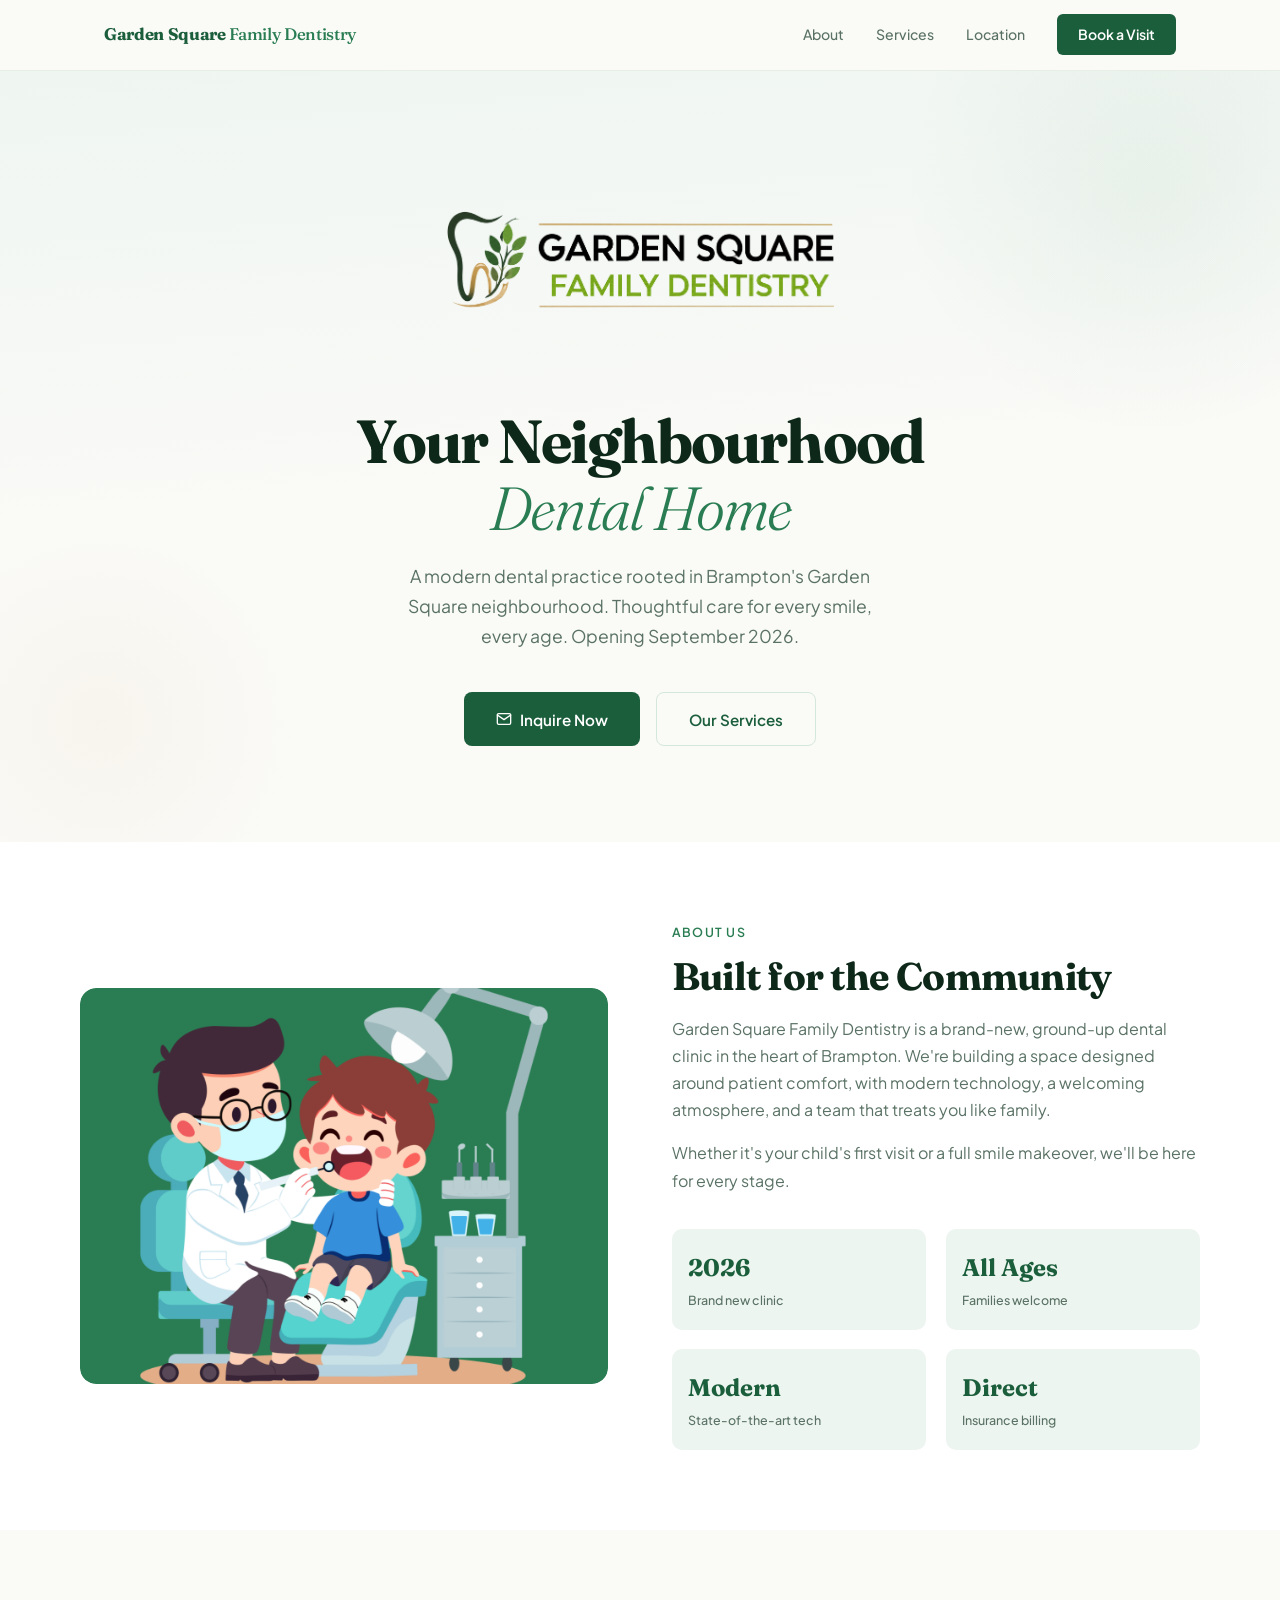
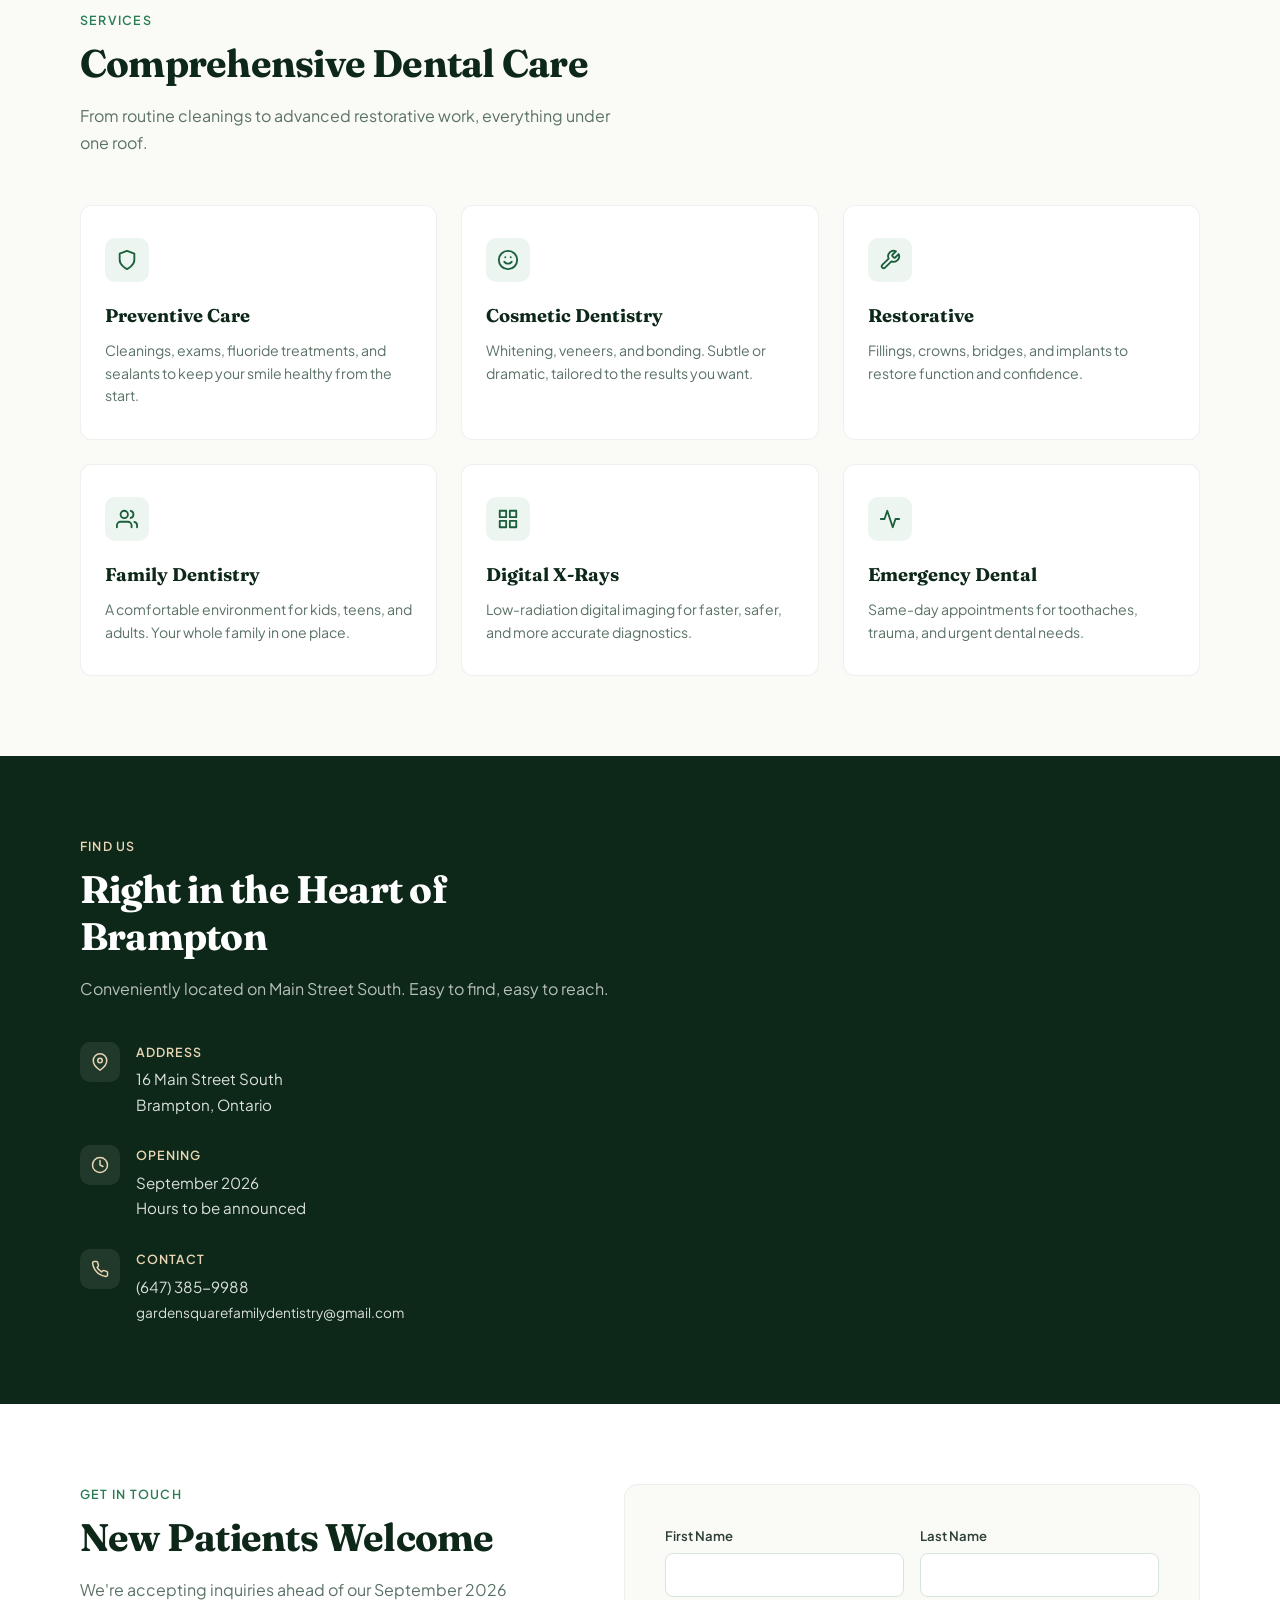
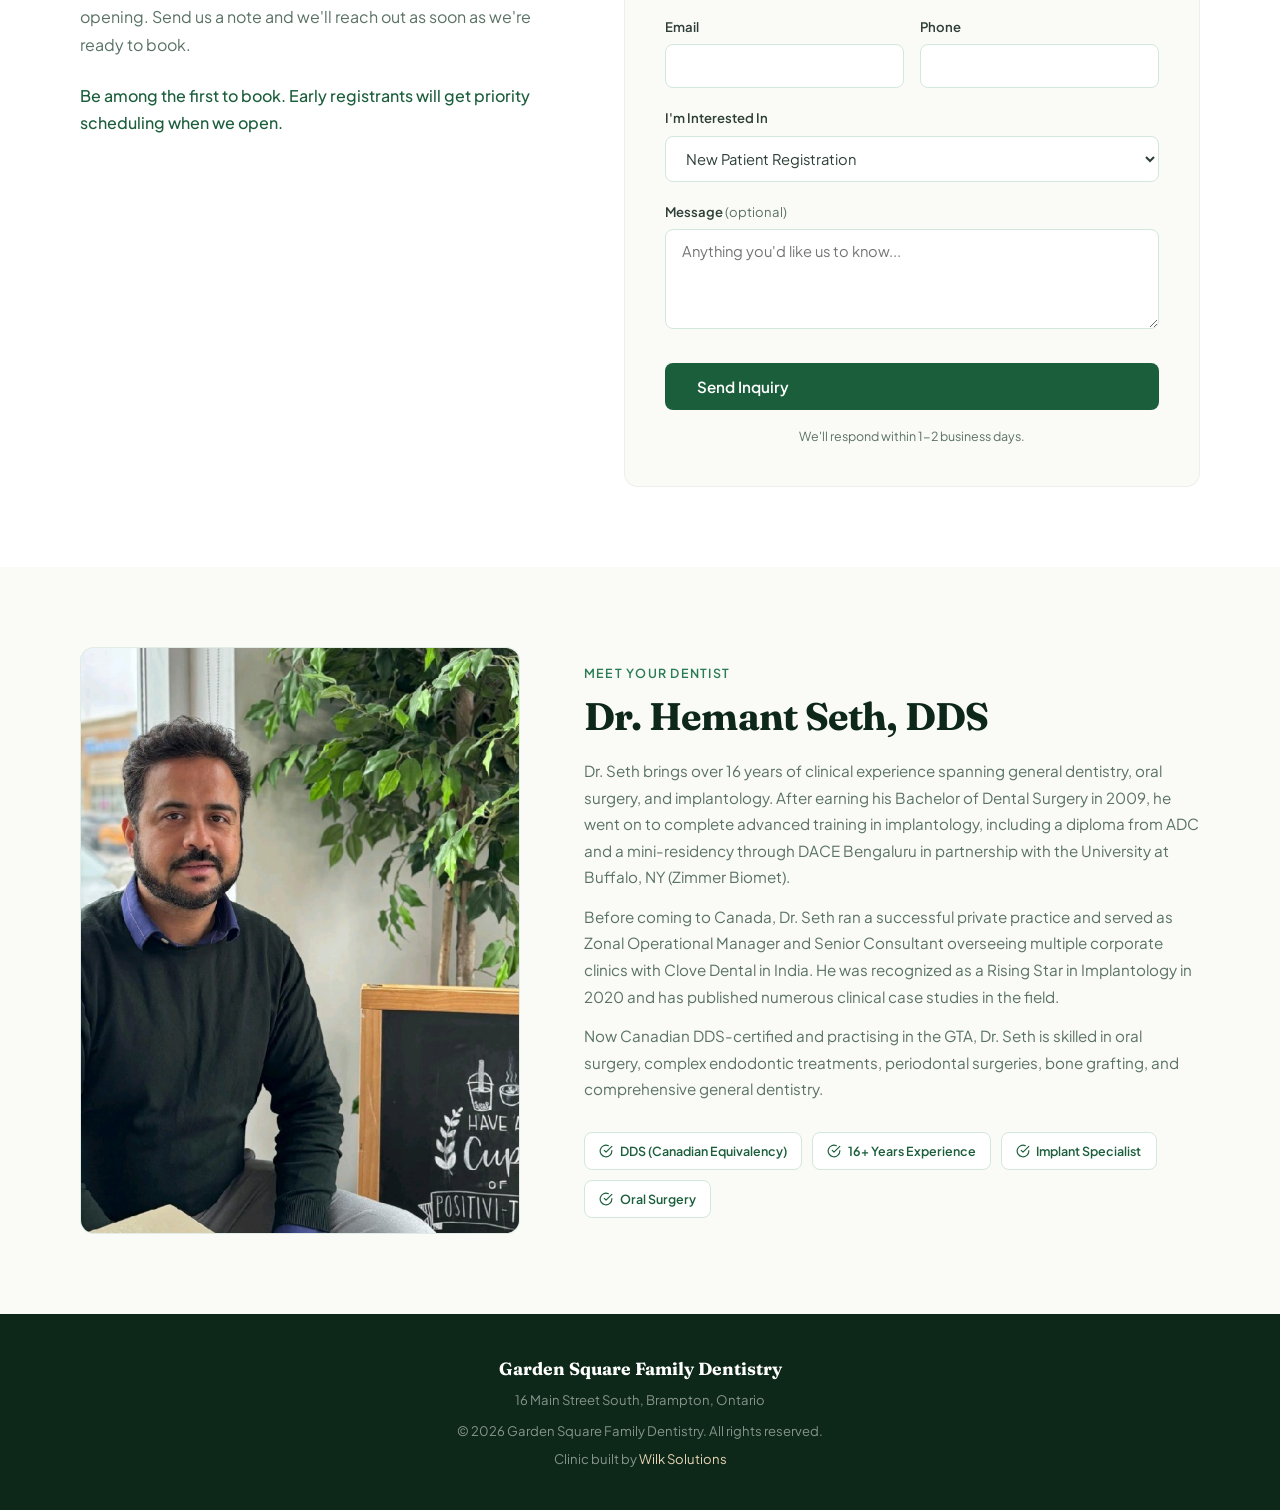
==== index.html @ 474d7d3c "fix" ====
<!DOCTYPE html>
<html lang="en">
<head>
  <meta charset="UTF-8">
  <meta name="viewport" content="width=device-width, initial-scale=1.0">
  <title>Garden Square Family Dentistry | Opening September 2026 - Brampton</title>
  <meta name="description" content="Garden Square Family Dentistry is opening September 2026 at 16 Main Street S, Brampton. New patients welcome - inquire today.">
  <meta name="keywords" content="dentist Brampton, family dentistry, dental clinic Brampton, Garden Square dentist, new dental office, Dr Hemant Seth, dental implants Brampton">
  <meta name="author" content="Garden Square Family Dentistry">
  <link rel="canonical" href="https://gardensquarefamilydentistry.ca/">

  <!-- Favicons -->
  <link rel="icon" type="image/x-icon" href="/favicon.ico">
  <link rel="icon" type="image/png" sizes="32x32" href="/favicon-32x32.png">
  <link rel="icon" type="image/png" sizes="16x16" href="/favicon-16x16.png">
  <link rel="apple-touch-icon" sizes="180x180" href="/apple-touch-icon.png">
  <link rel="manifest" href="/site.webmanifest">
  <meta name="theme-color" content="#1B5E3B">

  <!-- Open Graph / Facebook -->
  <meta property="og:type" content="website">
  <meta property="og:url" content="https://gardensquarefamilydentistry.ca/">
  <meta property="og:title" content="Garden Square Family Dentistry | Opening September 2026">
  <meta property="og:description" content="A modern dental practice in the heart of Brampton. New patients welcome. Inquire today.">
  <meta property="og:image" content="https://gardensquarefamilydentistry.ca/images/og-image.jpg">
  <meta property="og:locale" content="en_CA">

  <!-- Twitter -->
  <meta name="twitter:card" content="summary_large_image">
  <meta name="twitter:title" content="Garden Square Family Dentistry | Opening September 2026">
  <meta name="twitter:description" content="A modern dental practice in the heart of Brampton. New patients welcome. Inquire today.">
  <meta name="twitter:image" content="https://gardensquarefamilydentistry.ca/images/og-image.jpg">

  <!-- Fonts -->
  <link rel="preconnect" href="https://fonts.googleapis.com">
  <link rel="preconnect" href="https://fonts.gstatic.com" crossorigin>
  <link href="https://fonts.googleapis.com/css2?family=Fraunces:ital,opsz,wght@0,9..144,300;0,9..144,500;0,9..144,700;1,9..144,400&family=Plus+Jakarta+Sans:wght@400;500;600&display=swap" rel="stylesheet">
  <style>
    *, *::before, *::after { box-sizing: border-box; margin: 0; padding: 0; }
    html, body { overflow-x: hidden; }
    :root {
      --green-deep: #1B5E3B;
      --green-dark: #0D2818;
      --green-mid: #2A7D53;
      --green-light: #D4E7DC;
      --green-pale: #EDF5F0;
      --sand: #E8D5B5;
      --sand-light: #F3EBDD;
      --bg: #FAFAF7;
      --white: #FFFFFF;
      --text: #2C3E35;
      --text-light: #5A7265;
    }
    html { scroll-behavior: smooth; }
    body {
      font-family: 'Plus Jakarta Sans', sans-serif;
      color: var(--text); background: var(--bg);
      line-height: 1.65; font-size: 16px;
      -webkit-font-smoothing: antialiased;
    }

    /* NAV */
    .nav {
      position: fixed; top: 0; left: 0; right: 0; z-index: 100;
      background: var(--bg);
      border-bottom: 1px solid rgba(27,94,59,0.08);
      transition: box-shadow 0.3s;
    }
    .nav.scrolled { box-shadow: 0 2px 20px rgba(13,40,24,0.06); }
    .nav-inner {
      max-width: 1120px; margin: 0 auto;
      padding: 0.9rem 1.5rem;
      display: flex; align-items: center; justify-content: space-between;
    }
    .nav-brand {
      font-family: 'Fraunces', serif;
      font-weight: 700; font-size: 1.05rem;
      color: var(--green-deep); text-decoration: none;
      letter-spacing: -0.02em;
    }
    .nav-brand span { color: var(--green-mid); font-weight: 500; }
    .nav-links { display: flex; gap: 2rem; align-items: center; }
    .nav-links a {
      text-decoration: none; color: var(--text-light);
      font-size: 0.88rem; font-weight: 500; transition: color 0.2s;
    }
    .nav-links a:hover { color: var(--green-deep); }
    .nav-cta {
      background: var(--green-deep) !important; color: var(--white) !important;
      padding: 0.55rem 1.3rem !important; border-radius: 6px;
      font-weight: 600 !important; transition: background 0.2s !important;
    }
    .nav-cta:hover { background: var(--green-dark) !important; }
    .hamburger {
      display: none; background: none; border: none; cursor: pointer;
      width: 28px; height: 20px; position: relative; z-index: 110;
    }
    .hamburger span {
      display: block; width: 100%; height: 2px; background: var(--green-deep);
      position: absolute; left: 0; transition: 0.3s;
    }
    .hamburger span:nth-child(1) { top: 0; }
    .hamburger span:nth-child(2) { top: 9px; }
    .hamburger span:nth-child(3) { top: 18px; }
    .hamburger.open span:nth-child(1) { top: 9px; transform: rotate(45deg); }
    .hamburger.open span:nth-child(2) { opacity: 0; }
    .hamburger.open span:nth-child(3) { top: 9px; transform: rotate(-45deg); }

    /* HERO */
    .hero {
      padding: 10rem 1.5rem 6rem; text-align: center;
      position: relative; overflow: hidden;
      background: linear-gradient(175deg, var(--green-pale) 0%, var(--bg) 55%);
    }
    .hero::before {
      content: ''; position: absolute; top: -60px; right: -120px;
      width: 500px; height: 500px; border-radius: 50%;
      background: radial-gradient(circle, rgba(42,125,83,0.06) 0%, transparent 70%);
      pointer-events: none;
    }
    .hero::after {
      content: ''; position: absolute; bottom: -80px; left: -100px;
      width: 400px; height: 400px; border-radius: 50%;
      background: radial-gradient(circle, rgba(232,213,181,0.15) 0%, transparent 70%);
      pointer-events: none;
    }
    .hero-badge {
      display: inline-flex; align-items: center; gap: 0.5rem;
      background: var(--white); border: 1px solid var(--green-light);
      border-radius: 100px; padding: 0.4rem 1rem;
      font-size: 0.82rem; font-weight: 600;
      color: var(--green-deep); margin-bottom: 2rem;
      letter-spacing: 0.03em;
    }
    .hero-badge .dot {
      width: 7px; height: 7px; border-radius: 50%;
      background: var(--green-mid);
      animation: pulse 2s ease-in-out infinite;
    }
    @keyframes pulse {
      0%, 100% { opacity: 1; transform: scale(1); }
      50% { opacity: 0.5; transform: scale(1.4); }
    }
    .hero-logo {
      max-width: 420px; width: 85%;
      margin: 0 auto 2rem;
    }
    .hero-logo img { width: 100%; height: auto; }
    .hero h1 {
      font-family: 'Fraunces', serif; font-weight: 700;
      font-size: clamp(2.4rem, 5.5vw, 3.8rem); line-height: 1.1;
      color: var(--green-dark); letter-spacing: -0.03em;
      margin-bottom: 1.2rem;
    }
    .hero h1 em { font-style: italic; font-weight: 300; color: var(--green-mid); }
    .hero-sub {
      font-size: 1.1rem; color: var(--text-light);
      max-width: 480px; margin: 0 auto 2.5rem; line-height: 1.7;
    }
    .hero-actions { display: flex; gap: 1rem; justify-content: center; flex-wrap: wrap; }
    .btn-primary {
      display: inline-flex; align-items: center; gap: 0.5rem;
      background: var(--green-deep); color: var(--white);
      padding: 0.85rem 2rem; border-radius: 8px;
      font-weight: 600; font-size: 0.95rem; font-family: inherit;
      text-decoration: none; border: none; cursor: pointer;
      transition: background 0.2s, transform 0.15s;
    }
    .btn-primary:hover { background: var(--green-dark); transform: translateY(-1px); }
    .btn-secondary {
      display: inline-flex; align-items: center; gap: 0.5rem;
      background: transparent; color: var(--green-deep);
      padding: 0.85rem 2rem; border-radius: 8px;
      font-weight: 600; font-size: 0.95rem;
      text-decoration: none; border: 1.5px solid var(--green-light);
      transition: border-color 0.2s, background 0.2s;
    }
    .btn-secondary:hover { border-color: var(--green-deep); background: var(--green-pale); }

    /* SECTIONS */
    .section { padding: 5rem 1.5rem; }
    .section-inner { max-width: 1120px; margin: 0 auto; }
    .section-label {
      font-size: 0.78rem; font-weight: 600;
      text-transform: uppercase; letter-spacing: 0.1em;
      color: var(--green-mid); margin-bottom: 0.6rem;
    }
    .section-title {
      font-family: 'Fraunces', serif; font-weight: 700;
      font-size: clamp(1.8rem, 3.5vw, 2.4rem);
      color: var(--green-dark); letter-spacing: -0.02em;
      margin-bottom: 1rem; line-height: 1.2;
    }
    .section-desc {
      color: var(--text-light); max-width: 540px;
      font-size: 1rem; line-height: 1.7;
    }

    /* ABOUT */
    .about { background: var(--white); }
    .about-grid {
      display: grid; grid-template-columns: 1fr 1fr;
      gap: 4rem; align-items: center;
    }
    .about-visual {
      border-radius: 16px;
      aspect-ratio: 4/3;
      overflow: hidden;
      position: relative;
    }
    .about-visual img {
      width: 100%; height: 100%; object-fit: cover;
      border-radius: 16px;
    }
    .about-stats {
      display: grid; grid-template-columns: 1fr 1fr;
      gap: 1.2rem; margin-top: 2.2rem;
    }
    .stat-card {
      background: var(--green-pale); border-radius: 10px;
      padding: 1.2rem 1rem;
    }
    .stat-card .num {
      font-family: 'Fraunces', serif; font-size: 1.5rem;
      font-weight: 700; color: var(--green-deep); margin-bottom: 0.15rem;
    }
    .stat-card .label { font-size: 0.78rem; color: var(--text-light); font-weight: 500; }

    /* DENTIST */
    .dentist { background: var(--bg); }
    .dentist-grid {
      display: grid; grid-template-columns: 1fr 1.4fr;
      gap: 4rem; align-items: center;
    }
    .dentist-photo {
      aspect-ratio: 3/4; border-radius: 14px;
      background: var(--green-pale);
      display: flex; align-items: center; justify-content: center;
      overflow: hidden; position: relative;
      border: 1px solid rgba(27,94,59,0.06);
    }
    .dentist-photo img {
      width: 100%; height: 100%; object-fit: cover; object-position: center top;
    }
    .dentist-credentials {
      display: flex; flex-wrap: wrap; gap: 0.6rem;
      margin-top: 1.8rem;
    }
    .credential {
      display: inline-flex; align-items: center; gap: 0.4rem;
      background: var(--white);
      border: 1px solid var(--green-light);
      border-radius: 8px;
      padding: 0.5rem 0.9rem;
      font-size: 0.78rem; font-weight: 600;
      color: var(--green-deep);
    }
    .credential svg { width: 14px; height: 14px; flex-shrink: 0; }
    .dentist-bio {
      color: var(--text-light); font-size: 0.95rem;
      line-height: 1.75; margin-top: 1.2rem;
    }
    .dentist-bio + .dentist-bio { margin-top: 0.8rem; }

    /* SERVICES */
    .services-grid {
      display: grid; grid-template-columns: repeat(3, 1fr);
      gap: 1.5rem; margin-top: 3rem;
    }
    .service-card {
      background: var(--white); border: 1px solid rgba(27,94,59,0.08);
      border-radius: 12px; padding: 2rem 1.5rem;
      transition: border-color 0.2s, box-shadow 0.2s;
    }
    .service-card:hover {
      border-color: var(--green-light);
      box-shadow: 0 4px 20px rgba(13,40,24,0.04);
    }
    .service-icon {
      width: 44px; height: 44px; background: var(--green-pale);
      border-radius: 10px; display: flex; align-items: center;
      justify-content: center; margin-bottom: 1.2rem;
    }
    .service-icon svg { width: 22px; height: 22px; color: var(--green-deep); }
    .service-card h3 {
      font-family: 'Fraunces', serif; font-weight: 700;
      font-size: 1.15rem; color: var(--green-dark); margin-bottom: 0.5rem;
    }
    .service-card p { font-size: 0.88rem; color: var(--text-light); line-height: 1.6; }

    /* LOCATION */
    .location {
      background: var(--green-dark); color: var(--white);
    }
    .location .section-label { color: var(--sand); }
    .location .section-title { color: var(--white); }
    .location .section-desc { color: rgba(255,255,255,0.7); }
    .location-layout {
      display: grid; grid-template-columns: 1fr 1fr;
      gap: 3rem; align-items: stretch;
      max-width: 1120px; margin: 0 auto;
    }
    .location-content {
      display: flex; flex-direction: column;
    }
    .location-details {
      display: flex; flex-direction: column; gap: 1.8rem;
      margin-top: 2.5rem;
    }
    .loc-item { display: flex; gap: 1rem; align-items: flex-start; }
    .loc-icon {
      width: 40px; height: 40px; flex-shrink: 0;
      background: rgba(255,255,255,0.08); border-radius: 10px;
      display: flex; align-items: center; justify-content: center;
    }
    .loc-icon svg { width: 18px; height: 18px; color: var(--sand); }
    .loc-item h4 {
      font-size: 0.78rem; font-weight: 600;
      text-transform: uppercase; letter-spacing: 0.08em;
      color: var(--sand); margin-bottom: 0.25rem;
    }
    .loc-item p { color: rgba(255,255,255,0.85); font-size: 0.95rem; }
    .location-map {
      border-radius: 12px;
      overflow: hidden;
      min-height: 100%;
    }
    .location-map iframe {
      width: 100%; height: 100%; min-height: 400px; border: 0; display: block;
    }

    /* CONTACT */
    .contact { background: var(--white); }
    .contact-grid {
      display: grid; grid-template-columns: 1fr 1.2fr;
      gap: 4rem; align-items: start;
    }
    .form-card {
      background: var(--bg); border-radius: 14px; padding: 2.5rem;
      border: 1px solid rgba(27,94,59,0.06);
    }
    .form-row { margin-bottom: 1.2rem; }
    .form-row label {
      display: block; font-size: 0.82rem; font-weight: 600;
      color: var(--text); margin-bottom: 0.4rem;
    }
    .form-row input, .form-row select, .form-row textarea {
      width: 100%; padding: 0.75rem 1rem;
      border: 1.5px solid var(--green-light); border-radius: 8px;
      font-family: inherit; font-size: 0.92rem;
      background: var(--white); color: var(--text);
      transition: border-color 0.2s; outline: none;
    }
    .form-row input:focus, .form-row select:focus, .form-row textarea:focus {
      border-color: var(--green-mid);
    }
    .form-row textarea { resize: vertical; min-height: 100px; }
    .form-row-half { display: grid; grid-template-columns: 1fr 1fr; gap: 1rem; }
    .form-submit { width: 100%; margin-top: 0.5rem; }
    .form-note {
      text-align: center; font-size: 0.78rem;
      color: var(--text-light); margin-top: 1rem;
    }
    #form-status { text-align: center; margin-top: 1rem; font-weight: 600; font-size: 0.9rem; }
    #form-status.success { color: var(--green-deep); }
    #form-status.error { color: #c0392b; }

    /* FOOTER */
    .footer {
      background: var(--green-dark); color: rgba(255,255,255,0.5);
      padding: 2.5rem 1.5rem; text-align: center; font-size: 0.82rem;
    }
    .footer-brand {
      font-family: 'Fraunces', serif; font-weight: 700;
      font-size: 1.1rem; color: var(--white); margin-bottom: 0.4rem;
    }
    .footer a { color: var(--sand); text-decoration: none; }
    .footer a:hover { text-decoration: underline; }

    /* MOBILE */
    @media (max-width: 768px) {
      .nav-links {
        display: none;
      }
      .nav-links.open {
        display: flex; flex-direction: column;
        position: fixed; top: 0; left: 0; right: 0; bottom: 0;
        z-index: 200;
        background: var(--bg);
        justify-content: center; align-items: center; gap: 2rem;
        padding: 2rem;
      }
      .nav-links.open a {
        font-size: 1.25rem; color: var(--green-dark); font-weight: 600;
      }
      .nav-links.open .nav-cta {
        margin-top: 0.5rem;
        padding: 0.75rem 2rem !important;
        font-size: 1.1rem !important;
      }
      .hamburger { display: block; z-index: 210; }
      .hero { padding: 8rem 1.5rem 4rem; }
      .about-grid, .dentist-grid, .contact-grid { grid-template-columns: 1fr; gap: 2rem; }
      .location-layout { grid-template-columns: 1fr; gap: 1.5rem; }
      .location-content { padding: 0; }
      .location.section { padding: 2.5rem 1.5rem; }
      .location-map iframe { min-height: 300px; }
      .dentist-photo { max-width: 70%; margin: 0 auto; }
      .services-grid { grid-template-columns: 1fr; }
      .form-row-half { grid-template-columns: 1fr; }
      .about-visual { margin-bottom: 1rem; }
    }
  </style>
</head>
<body>

<nav class="nav" id="nav">
  <div class="nav-inner">
    <a href="#" class="nav-brand">Garden Square <span>Family Dentistry</span></a>
    <div class="nav-links" id="navLinks">
      <a href="#about">About</a>
      <a href="#services">Services</a>
      <a href="#location">Location</a>
      <a href="#contact" class="nav-cta">Book a Visit</a>
    </div>
    <button class="hamburger" id="hamburger" aria-label="Toggle menu">
      <span></span><span></span><span></span>
    </button>
  </div>
</nav>

<section class="hero">
  <div class="hero-logo"><img src="images/logo.png" alt="Garden Square Family Dentistry"></div>
  <h1>Your Neighbourhood<br><em>Dental Home</em></h1>
  <p class="hero-sub">A modern dental practice rooted in Brampton's Garden Square neighbourhood. Thoughtful care for every smile, every age. Opening September 2026.</p>
  <div class="hero-actions">
    <a href="#contact" class="btn-primary">
      <svg width="16" height="16" viewBox="0 0 24 24" fill="none" stroke="currentColor" stroke-width="2" stroke-linecap="round" stroke-linejoin="round"><path d="M4 4h16c1.1 0 2 .9 2 2v12c0 1.1-.9 2-2 2H4c-1.1 0-2-.9-2-2V6c0-1.1.9-2 2-2z"/><polyline points="22,6 12,13 2,6"/></svg>
      Inquire Now
    </a>
    <a href="#services" class="btn-secondary">Our Services</a>
  </div>
</section>

<section class="section about" id="about">
  <div class="section-inner about-grid">
    <div class="about-visual">
      <img src="images/storefront.png" alt="Garden Square Family Dentistry storefront illustration">
    </div>
    <div>
      <div class="section-label">About Us</div>
      <h2 class="section-title">Built for the Community</h2>
      <p class="section-desc">Garden Square Family Dentistry is a brand-new, ground-up dental clinic in the heart of Brampton. We're building a space designed around patient comfort, with modern technology, a welcoming atmosphere, and a team that treats you like family.</p>
      <p class="section-desc" style="margin-top: 1rem;">Whether it's your child's first visit or a full smile makeover, we'll be here for every stage.</p>
      <div class="about-stats">
        <div class="stat-card">
          <div class="num">2026</div>
          <div class="label">Brand new clinic</div>
        </div>
        <div class="stat-card">
          <div class="num">All Ages</div>
          <div class="label">Families welcome</div>
        </div>
        <div class="stat-card">
          <div class="num">Modern</div>
          <div class="label">State-of-the-art tech</div>
        </div>
        <div class="stat-card">
          <div class="num">Direct</div>
          <div class="label">Insurance billing</div>
        </div>
      </div>
    </div>
  </div>
</section>

<section class="section" id="services">
  <div class="section-inner">
    <div class="section-label">Services</div>
    <h2 class="section-title">Comprehensive Dental Care</h2>
    <p class="section-desc">From routine cleanings to advanced restorative work, everything under one roof.</p>
    <div class="services-grid">
      <div class="service-card">
        <div class="service-icon">
          <svg viewBox="0 0 24 24" fill="none" stroke="currentColor" stroke-width="2" stroke-linecap="round" stroke-linejoin="round"><path d="M12 22s8-4 8-10V5l-8-3-8 3v7c0 6 8 10 8 10z"/></svg>
        </div>
        <h3>Preventive Care</h3>
        <p>Cleanings, exams, fluoride treatments, and sealants to keep your smile healthy from the start.</p>
      </div>
      <div class="service-card">
        <div class="service-icon">
          <svg viewBox="0 0 24 24" fill="none" stroke="currentColor" stroke-width="2" stroke-linecap="round" stroke-linejoin="round"><circle cx="12" cy="12" r="10"/><path d="M8 14s1.5 2 4 2 4-2 4-2"/><line x1="9" y1="9" x2="9.01" y2="9"/><line x1="15" y1="9" x2="15.01" y2="9"/></svg>
        </div>
        <h3>Cosmetic Dentistry</h3>
        <p>Whitening, veneers, and bonding. Subtle or dramatic, tailored to the results you want.</p>
      </div>
      <div class="service-card">
        <div class="service-icon">
          <svg viewBox="0 0 24 24" fill="none" stroke="currentColor" stroke-width="2" stroke-linecap="round" stroke-linejoin="round"><path d="M14.7 6.3a1 1 0 0 0 0 1.4l1.6 1.6a1 1 0 0 0 1.4 0l3.77-3.77a6 6 0 0 1-7.94 7.94l-6.91 6.91a2.12 2.12 0 0 1-3-3l6.91-6.91a6 6 0 0 1 7.94-7.94l-3.76 3.76z"/></svg>
        </div>
        <h3>Restorative</h3>
        <p>Fillings, crowns, bridges, and implants to restore function and confidence.</p>
      </div>
      <div class="service-card">
        <div class="service-icon">
          <svg viewBox="0 0 24 24" fill="none" stroke="currentColor" stroke-width="2" stroke-linecap="round" stroke-linejoin="round"><path d="M17 21v-2a4 4 0 0 0-4-4H5a4 4 0 0 0-4 4v2"/><circle cx="9" cy="7" r="4"/><path d="M23 21v-2a4 4 0 0 0-3-3.87"/><path d="M16 3.13a4 4 0 0 1 0 7.75"/></svg>
        </div>
        <h3>Family Dentistry</h3>
        <p>A comfortable environment for kids, teens, and adults. Your whole family in one place.</p>
      </div>
      <div class="service-card">
        <div class="service-icon">
          <svg viewBox="0 0 24 24" fill="none" stroke="currentColor" stroke-width="2" stroke-linecap="round" stroke-linejoin="round"><rect x="3" y="3" width="7" height="7"/><rect x="14" y="3" width="7" height="7"/><rect x="14" y="14" width="7" height="7"/><rect x="3" y="14" width="7" height="7"/></svg>
        </div>
        <h3>Digital X-Rays</h3>
        <p>Low-radiation digital imaging for faster, safer, and more accurate diagnostics.</p>
      </div>
      <div class="service-card">
        <div class="service-icon">
          <svg viewBox="0 0 24 24" fill="none" stroke="currentColor" stroke-width="2" stroke-linecap="round" stroke-linejoin="round"><path d="M22 12h-4l-3 9L9 3l-3 9H2"/></svg>
        </div>
        <h3>Emergency Dental</h3>
        <p>Same-day appointments for toothaches, trauma, and urgent dental needs.</p>
      </div>
    </div>
  </div>
</section>

<section class="section location" id="location">
  <div class="location-layout">
    <div class="location-content">
      <div class="section-label">Find Us</div>
      <h2 class="section-title">Right in the Heart of Brampton</h2>
      <p class="section-desc">Conveniently located on Main Street South. Easy to find, easy to reach.</p>
      <div class="location-details">
        <div class="loc-item">
          <div class="loc-icon">
            <svg viewBox="0 0 24 24" fill="none" stroke="currentColor" stroke-width="2" stroke-linecap="round" stroke-linejoin="round"><path d="M21 10c0 7-9 13-9 13s-9-6-9-13a9 9 0 0 1 18 0z"/><circle cx="12" cy="10" r="3"/></svg>
          </div>
          <div>
            <h4>Address</h4>
            <p>16 Main Street South<br>Brampton, Ontario</p>
          </div>
        </div>
        <div class="loc-item">
          <div class="loc-icon">
            <svg viewBox="0 0 24 24" fill="none" stroke="currentColor" stroke-width="2" stroke-linecap="round" stroke-linejoin="round"><circle cx="12" cy="12" r="10"/><polyline points="12 6 12 12 16 14"/></svg>
          </div>
          <div>
            <h4>Opening</h4>
            <p>September 2026<br>Hours to be announced</p>
          </div>
        </div>
        <div class="loc-item">
          <div class="loc-icon">
            <svg viewBox="0 0 24 24" fill="none" stroke="currentColor" stroke-width="2" stroke-linecap="round" stroke-linejoin="round"><path d="M22 16.92v3a2 2 0 0 1-2.18 2 19.79 19.79 0 0 1-8.63-3.07 19.5 19.5 0 0 1-6-6 19.79 19.79 0 0 1-3.07-8.67A2 2 0 0 1 4.11 2h3a2 2 0 0 1 2 1.72 12.84 12.84 0 0 0 .7 2.81 2 2 0 0 1-.45 2.11L8.09 9.91a16 16 0 0 0 6 6l1.27-1.27a2 2 0 0 1 2.11-.45 12.84 12.84 0 0 0 2.81.7A2 2 0 0 1 22 16.92z"/></svg>
          </div>
          <div>
            <h4>Contact</h4>
            <p><a href="tel:+16473859988" style="color: rgba(255,255,255,0.85); text-decoration: none;">(647) 385-9988</a><br><a href="mailto:gardensquarefamilydentistry@gmail.com" style="color: rgba(255,255,255,0.85); text-decoration: none; word-break: break-all; font-size: 0.85rem;">gardensquarefamilydentistry@gmail.com</a></p>
          </div>
        </div>
      </div>
    </div>
    <div class="location-map">
      <iframe
        src="https://www.google.com/maps/embed/v1/place?key=AIzaSyBFw0Qbyq9zTFTd-tUY6dZWTgaQzuU17R8&q=16+Main+Street+South,Brampton,ON,Canada&zoom=16"
        allowfullscreen loading="eager" referrerpolicy="no-referrer-when-downgrade"
        title="Garden Square Family Dentistry location"></iframe>
    </div>
  </div>
</section>

<section class="section contact" id="contact">
  <div class="section-inner contact-grid">
    <div>
      <div class="section-label">Get in Touch</div>
      <h2 class="section-title">New Patients Welcome</h2>
      <p class="section-desc">We're accepting inquiries ahead of our September 2026 opening. Send us a note and we'll reach out as soon as we're ready to book.</p>
      <p class="section-desc" style="margin-top: 1.5rem; font-weight: 500; color: var(--green-deep);">Be among the first to book. Early registrants will get priority scheduling when we open.</p>
    </div>
    <div class="form-card">
      <form id="inquiryForm" action="https://api.web3forms.com/submit" method="POST">
        <input type="hidden" name="access_key" value="b5e4b0f8-1d61-40ca-8b70-3351ad9c95c6">
        <input type="hidden" name="subject" value="New Inquiry - Garden Square Family Dentistry">
        <input type="hidden" name="from_name" value="Garden Square Family Dentistry Website">
        <input type="checkbox" name="botcheck" style="display:none">
        <div class="form-row form-row-half">
          <div>
            <label for="firstName">First Name</label>
            <input type="text" id="firstName" name="first_name" required>
          </div>
          <div>
            <label for="lastName">Last Name</label>
            <input type="text" id="lastName" name="last_name" required>
          </div>
        </div>
        <div class="form-row form-row-half">
          <div>
            <label for="email">Email</label>
            <input type="email" id="email" name="email" required>
          </div>
          <div>
            <label for="phone">Phone</label>
            <input type="tel" id="phone" name="phone">
          </div>
        </div>
        <div class="form-row">
          <label for="interest">I'm Interested In</label>
          <select id="interest" name="interest">
            <option value="New Patient Registration">New Patient Registration</option>
            <option value="General Inquiry">General Inquiry</option>
            <option value="Cosmetic Consultation">Cosmetic Consultation</option>
            <option value="Family Dentistry">Family Dentistry</option>
            <option value="Emergency Dental">Emergency Dental</option>
            <option value="Other">Other</option>
          </select>
        </div>
        <div class="form-row">
          <label for="message">Message <span style="font-weight:400; color: var(--text-light);">(optional)</span></label>
          <textarea id="message" name="message" rows="4" placeholder="Anything you'd like us to know..."></textarea>
        </div>
        <button type="submit" class="btn-primary form-submit">Send Inquiry</button>
        <div id="form-status"></div>
        <p class="form-note">We'll respond within 1-2 business days.</p>
      </form>
    </div>
  </div>
</section>

<section class="section dentist" id="dentist">
  <div class="section-inner dentist-grid">
    <div class="dentist-photo">
      <img src="images/dr-seth.jpg" alt="Dr. Hemant Seth, DDS - Garden Square Family Dentistry">
    </div>
    <div>
      <div class="section-label">Meet Your Dentist</div>
      <h2 class="section-title">Dr. Hemant Seth, DDS</h2>
      <p class="dentist-bio">Dr. Seth brings over 16 years of clinical experience spanning general dentistry, oral surgery, and implantology. After earning his Bachelor of Dental Surgery in 2009, he went on to complete advanced training in implantology, including a diploma from ADC and a mini-residency through DACE Bengaluru in partnership with the University at Buffalo, NY (Zimmer Biomet).</p>
      <p class="dentist-bio">Before coming to Canada, Dr. Seth ran a successful private practice and served as Zonal Operational Manager and Senior Consultant overseeing multiple corporate clinics with Clove Dental in India. He was recognized as a Rising Star in Implantology in 2020 and has published numerous clinical case studies in the field.</p>
      <p class="dentist-bio">Now Canadian DDS-certified and practising in the GTA, Dr. Seth is skilled in oral surgery, complex endodontic treatments, periodontal surgeries, bone grafting, and comprehensive general dentistry.</p>
      <div class="dentist-credentials">
        <div class="credential">
          <svg viewBox="0 0 24 24" fill="none" stroke="currentColor" stroke-width="2" stroke-linecap="round" stroke-linejoin="round"><path d="M22 11.08V12a10 10 0 1 1-5.93-9.14"/><polyline points="22 4 12 14.01 9 11.01"/></svg>
          DDS (Canadian Equivalency)
        </div>
        <div class="credential">
          <svg viewBox="0 0 24 24" fill="none" stroke="currentColor" stroke-width="2" stroke-linecap="round" stroke-linejoin="round"><path d="M22 11.08V12a10 10 0 1 1-5.93-9.14"/><polyline points="22 4 12 14.01 9 11.01"/></svg>
          16+ Years Experience
        </div>
        <div class="credential">
          <svg viewBox="0 0 24 24" fill="none" stroke="currentColor" stroke-width="2" stroke-linecap="round" stroke-linejoin="round"><path d="M22 11.08V12a10 10 0 1 1-5.93-9.14"/><polyline points="22 4 12 14.01 9 11.01"/></svg>
          Implant Specialist
        </div>
        <div class="credential">
          <svg viewBox="0 0 24 24" fill="none" stroke="currentColor" stroke-width="2" stroke-linecap="round" stroke-linejoin="round"><path d="M22 11.08V12a10 10 0 1 1-5.93-9.14"/><polyline points="22 4 12 14.01 9 11.01"/></svg>
          Oral Surgery
        </div>
      </div>
    </div>
  </div>
</section>

<footer class="footer">
  <div class="footer-brand">Garden Square Family Dentistry</div>
  <p>16 Main Street South, Brampton, Ontario</p>
  <p style="margin-top: 0.6rem;">&copy; 2026 Garden Square Family Dentistry. All rights reserved.</p>
  <p style="margin-top: 0.4rem;">
    Clinic built by <a href="https://wilksolutions.ca" target="_blank" rel="noopener">Wilk Solutions</a>
  </p>
</footer>

<script>
  const nav = document.getElementById('nav');
  window.addEventListener('scroll', () => {
    nav.classList.toggle('scrolled', window.scrollY > 40);
  });
  const hamburger = document.getElementById('hamburger');
  const navLinks = document.getElementById('navLinks');
  hamburger.addEventListener('click', () => {
    hamburger.classList.toggle('open');
    navLinks.classList.toggle('open');
  });
  navLinks.querySelectorAll('a').forEach(a => {
    a.addEventListener('click', () => {
      hamburger.classList.remove('open');
      navLinks.classList.remove('open');
    });
  });
  const form = document.getElementById('inquiryForm');
  const status = document.getElementById('form-status');
  form.addEventListener('submit', async (e) => {
    e.preventDefault();
    status.textContent = 'Sending...';
    status.className = '';
    try {
      const res = await fetch('https://api.web3forms.com/submit', {
        method: 'POST',
        body: new FormData(form)
      });
      console.log('Response status:', res.status, res.statusText);
      const data = await res.json();
      console.log('Response data:', data);
      if (data.success) {
        status.textContent = "Thank you! We'll be in touch soon.";
        status.className = 'success';
        form.reset();
      } else {
        status.textContent = data.message || 'Something went wrong. Please try again.';
        status.className = 'error';
      }
    } catch (err) {
      console.error('Form error:', err);
      status.textContent = 'Network error. Please try again.';
      status.className = 'error';
    }
  });
</script>

</body>
</html>
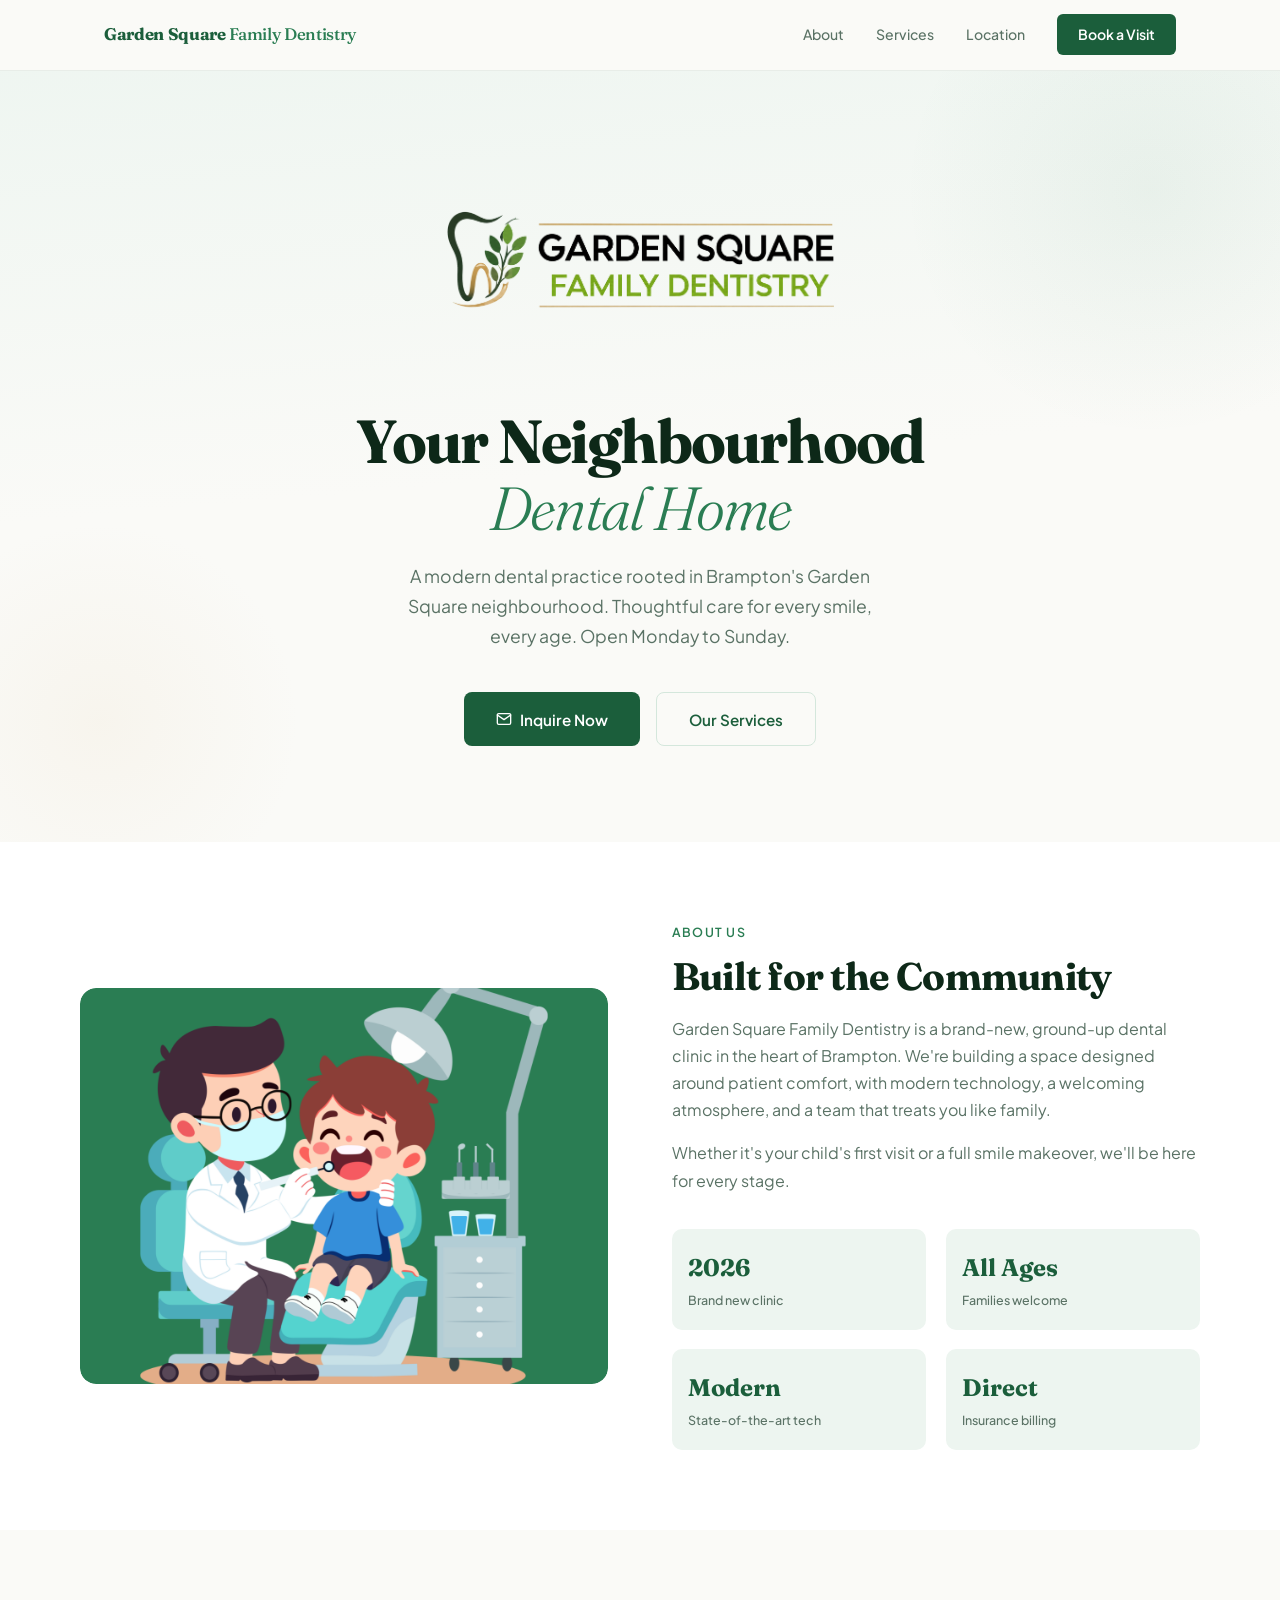
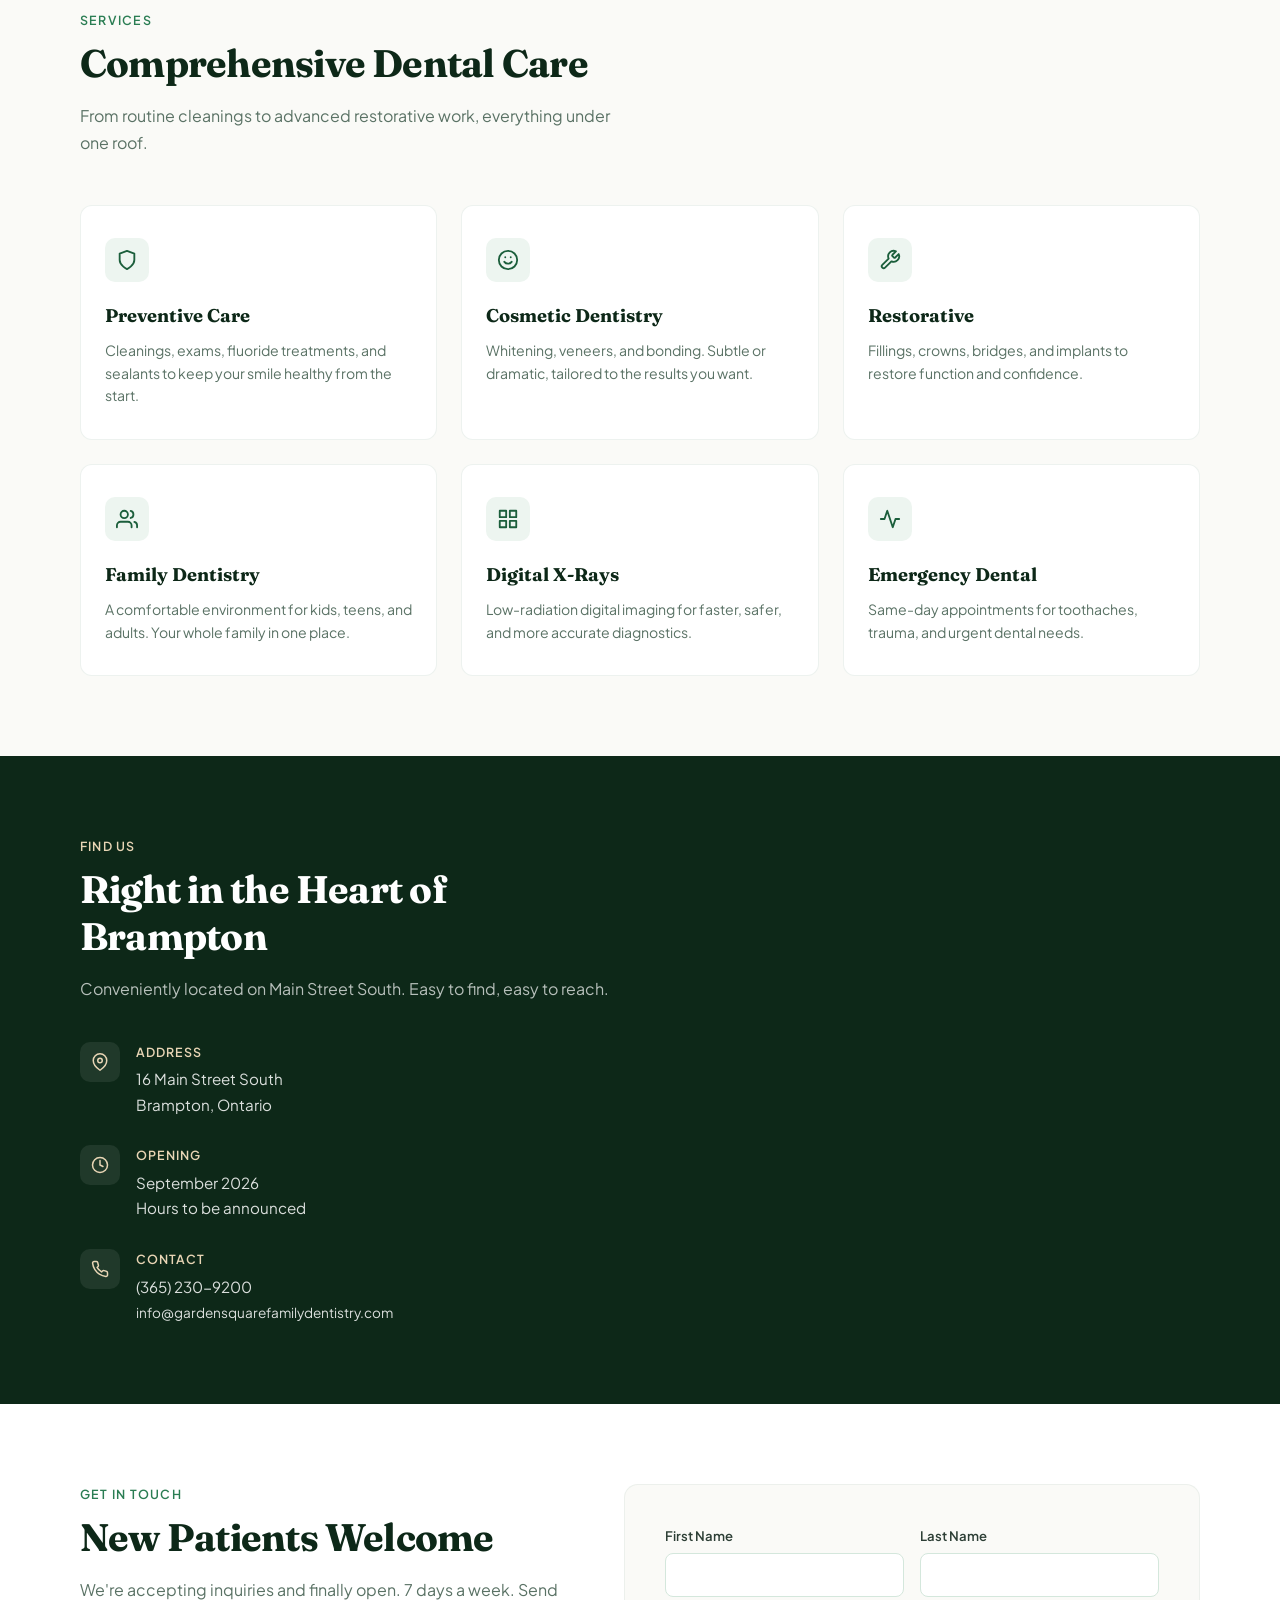
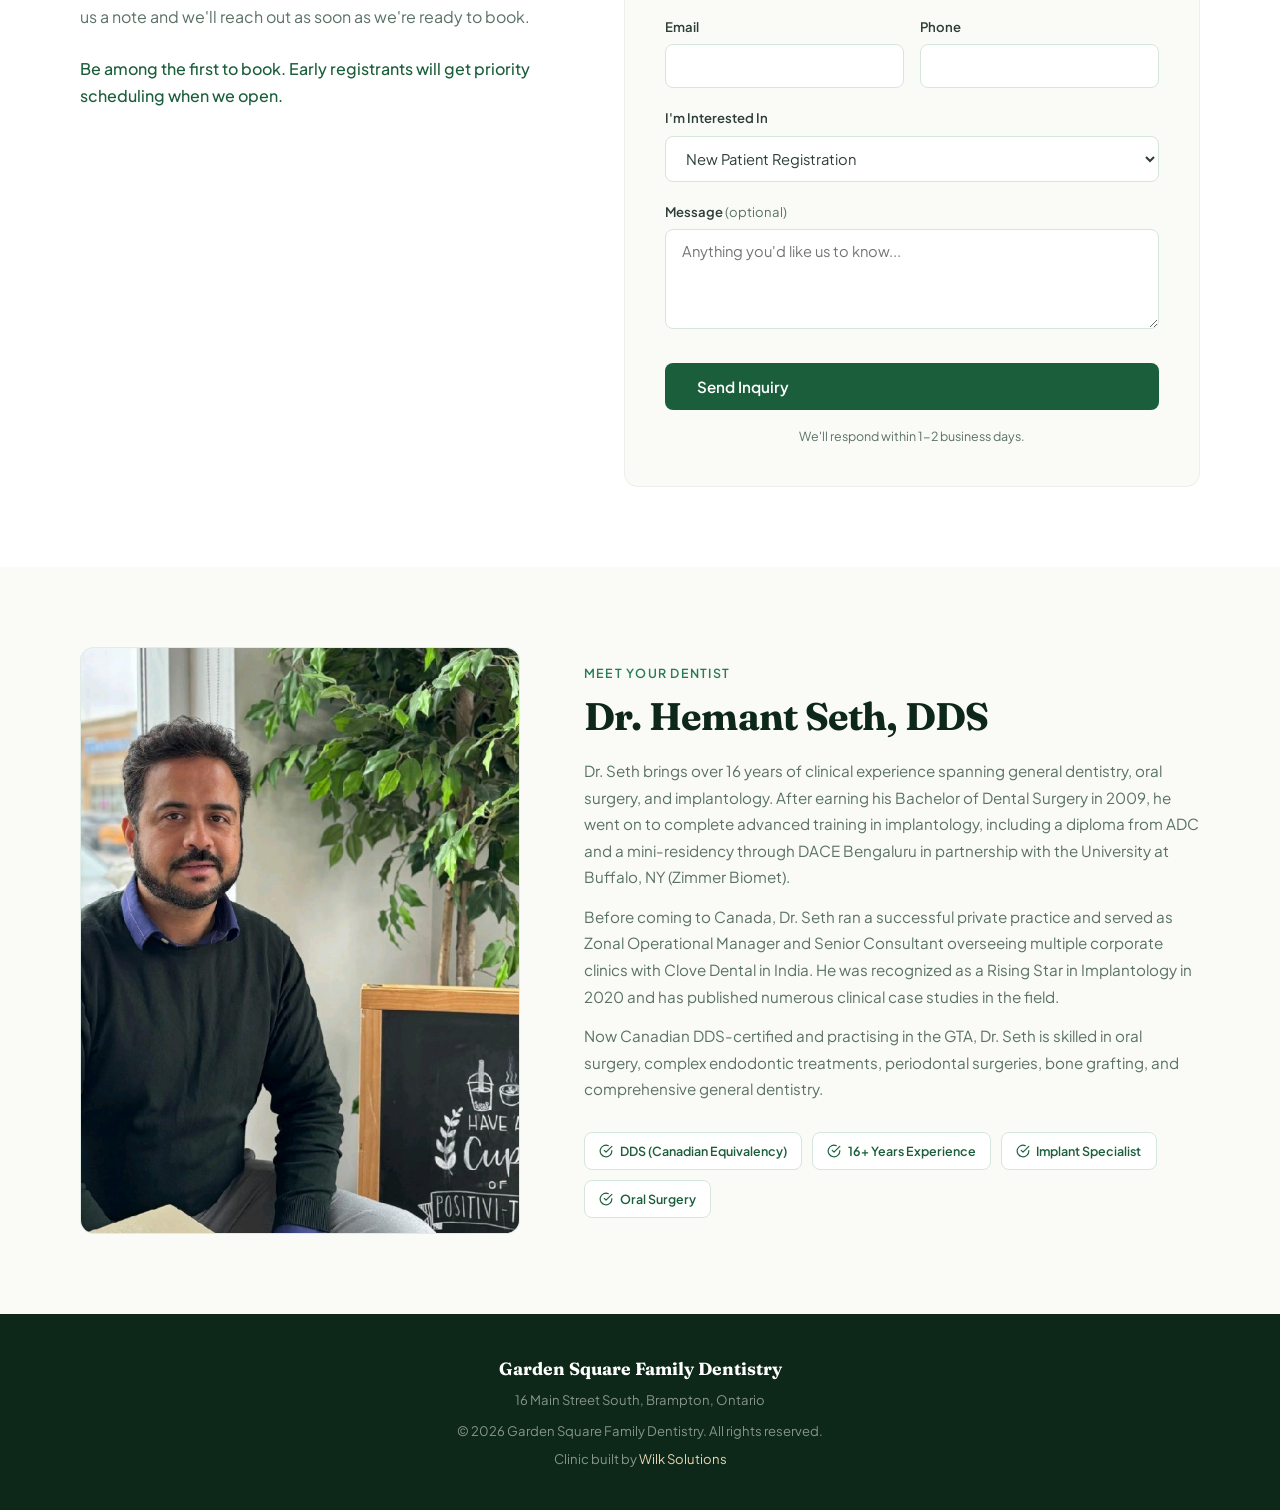
==== commit f756fe07: "Update index.html" ====
--- a/index.html
+++ b/index.html
@@ -3,7 +3,7 @@
 <head>
   <meta charset="UTF-8">
   <meta name="viewport" content="width=device-width, initial-scale=1.0">
-  <title>Garden Square Family Dentistry | Opening September 2026 - Brampton</title>
+  <title>Garden Square Family Dentistry | Open Monday-Sunday - Brampton</title>
   <meta name="description" content="Garden Square Family Dentistry is opening September 2026 at 16 Main Street S, Brampton. New patients welcome - inquire today.">
   <meta name="keywords" content="dentist Brampton, family dentistry, dental clinic Brampton, Garden Square dentist, new dental office, Dr Hemant Seth, dental implants Brampton">
   <meta name="author" content="Garden Square Family Dentistry">
@@ -20,14 +20,14 @@
   <!-- Open Graph / Facebook -->
   <meta property="og:type" content="website">
   <meta property="og:url" content="https://gardensquarefamilydentistry.ca/">
-  <meta property="og:title" content="Garden Square Family Dentistry | Opening September 2026">
+  <meta property="og:title" content="Garden Square Family Dentistry | Opened Monday-Sunday">
   <meta property="og:description" content="A modern dental practice in the heart of Brampton. New patients welcome. Inquire today.">
   <meta property="og:image" content="https://gardensquarefamilydentistry.ca/images/og-image.jpg">
   <meta property="og:locale" content="en_CA">
 
   <!-- Twitter -->
   <meta name="twitter:card" content="summary_large_image">
-  <meta name="twitter:title" content="Garden Square Family Dentistry | Opening September 2026">
+  <meta name="twitter:title" content="Garden Square Family Dentistry | Opened September 2026">
   <meta name="twitter:description" content="A modern dental practice in the heart of Brampton. New patients welcome. Inquire today.">
   <meta name="twitter:image" content="https://gardensquarefamilydentistry.ca/images/og-image.jpg">
 
@@ -432,7 +432,7 @@
 <section class="hero">
   <div class="hero-logo"><img src="images/logo.png" alt="Garden Square Family Dentistry"></div>
   <h1>Your Neighbourhood<br><em>Dental Home</em></h1>
-  <p class="hero-sub">A modern dental practice rooted in Brampton's Garden Square neighbourhood. Thoughtful care for every smile, every age. Opening September 2026.</p>
+  <p class="hero-sub">A modern dental practice rooted in Brampton's Garden Square neighbourhood. Thoughtful care for every smile, every age. Open Monday to Sunday.</p>
   <div class="hero-actions">
     <a href="#contact" class="btn-primary">
       <svg width="16" height="16" viewBox="0 0 24 24" fill="none" stroke="currentColor" stroke-width="2" stroke-linecap="round" stroke-linejoin="round"><path d="M4 4h16c1.1 0 2 .9 2 2v12c0 1.1-.9 2-2 2H4c-1.1 0-2-.9-2-2V6c0-1.1.9-2 2-2z"/><polyline points="22,6 12,13 2,6"/></svg>
@@ -557,7 +557,7 @@
           </div>
           <div>
             <h4>Contact</h4>
-            <p><a href="tel:+16473859988" style="color: rgba(255,255,255,0.85); text-decoration: none;">(647) 385-9988</a><br><a href="mailto:gardensquarefamilydentistry@gmail.com" style="color: rgba(255,255,255,0.85); text-decoration: none; word-break: break-all; font-size: 0.85rem;">gardensquarefamilydentistry@gmail.com</a></p>
+            <p><a href="tel:+16473859988" style="color: rgba(255,255,255,0.85); text-decoration: none;">(365) 230-9200</a><br><a href="mailto:info@gardensquarefamilydentistry.com" style="color: rgba(255,255,255,0.85); text-decoration: none; word-break: break-all; font-size: 0.85rem;">info@gardensquarefamilydentistry.com</a></p>
           </div>
         </div>
       </div>
@@ -576,7 +576,7 @@
     <div>
       <div class="section-label">Get in Touch</div>
       <h2 class="section-title">New Patients Welcome</h2>
-      <p class="section-desc">We're accepting inquiries ahead of our September 2026 opening. Send us a note and we'll reach out as soon as we're ready to book.</p>
+      <p class="section-desc">We're accepting inquiries and finally open. 7 days a week. Send us a note and we'll reach out as soon as we're ready to book.</p>
       <p class="section-desc" style="margin-top: 1.5rem; font-weight: 500; color: var(--green-deep);">Be among the first to book. Early registrants will get priority scheduling when we open.</p>
     </div>
     <div class="form-card">
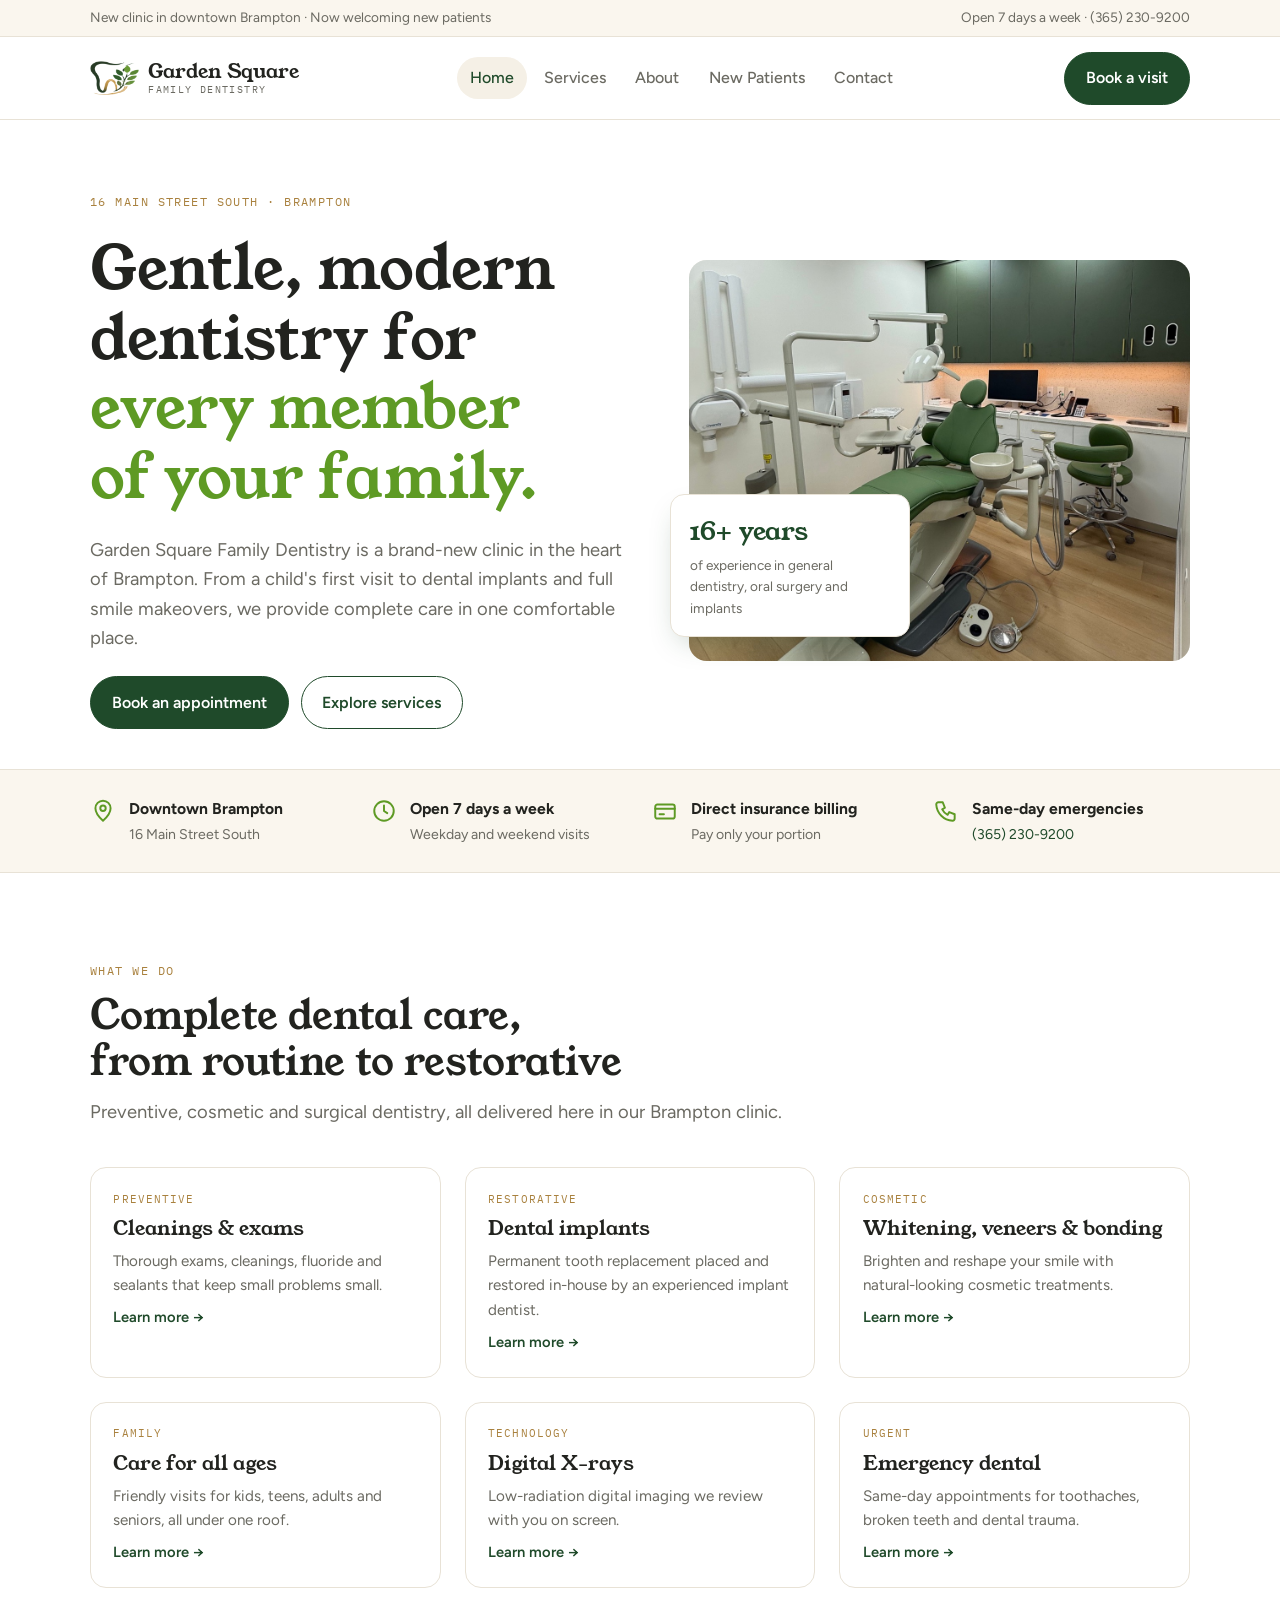
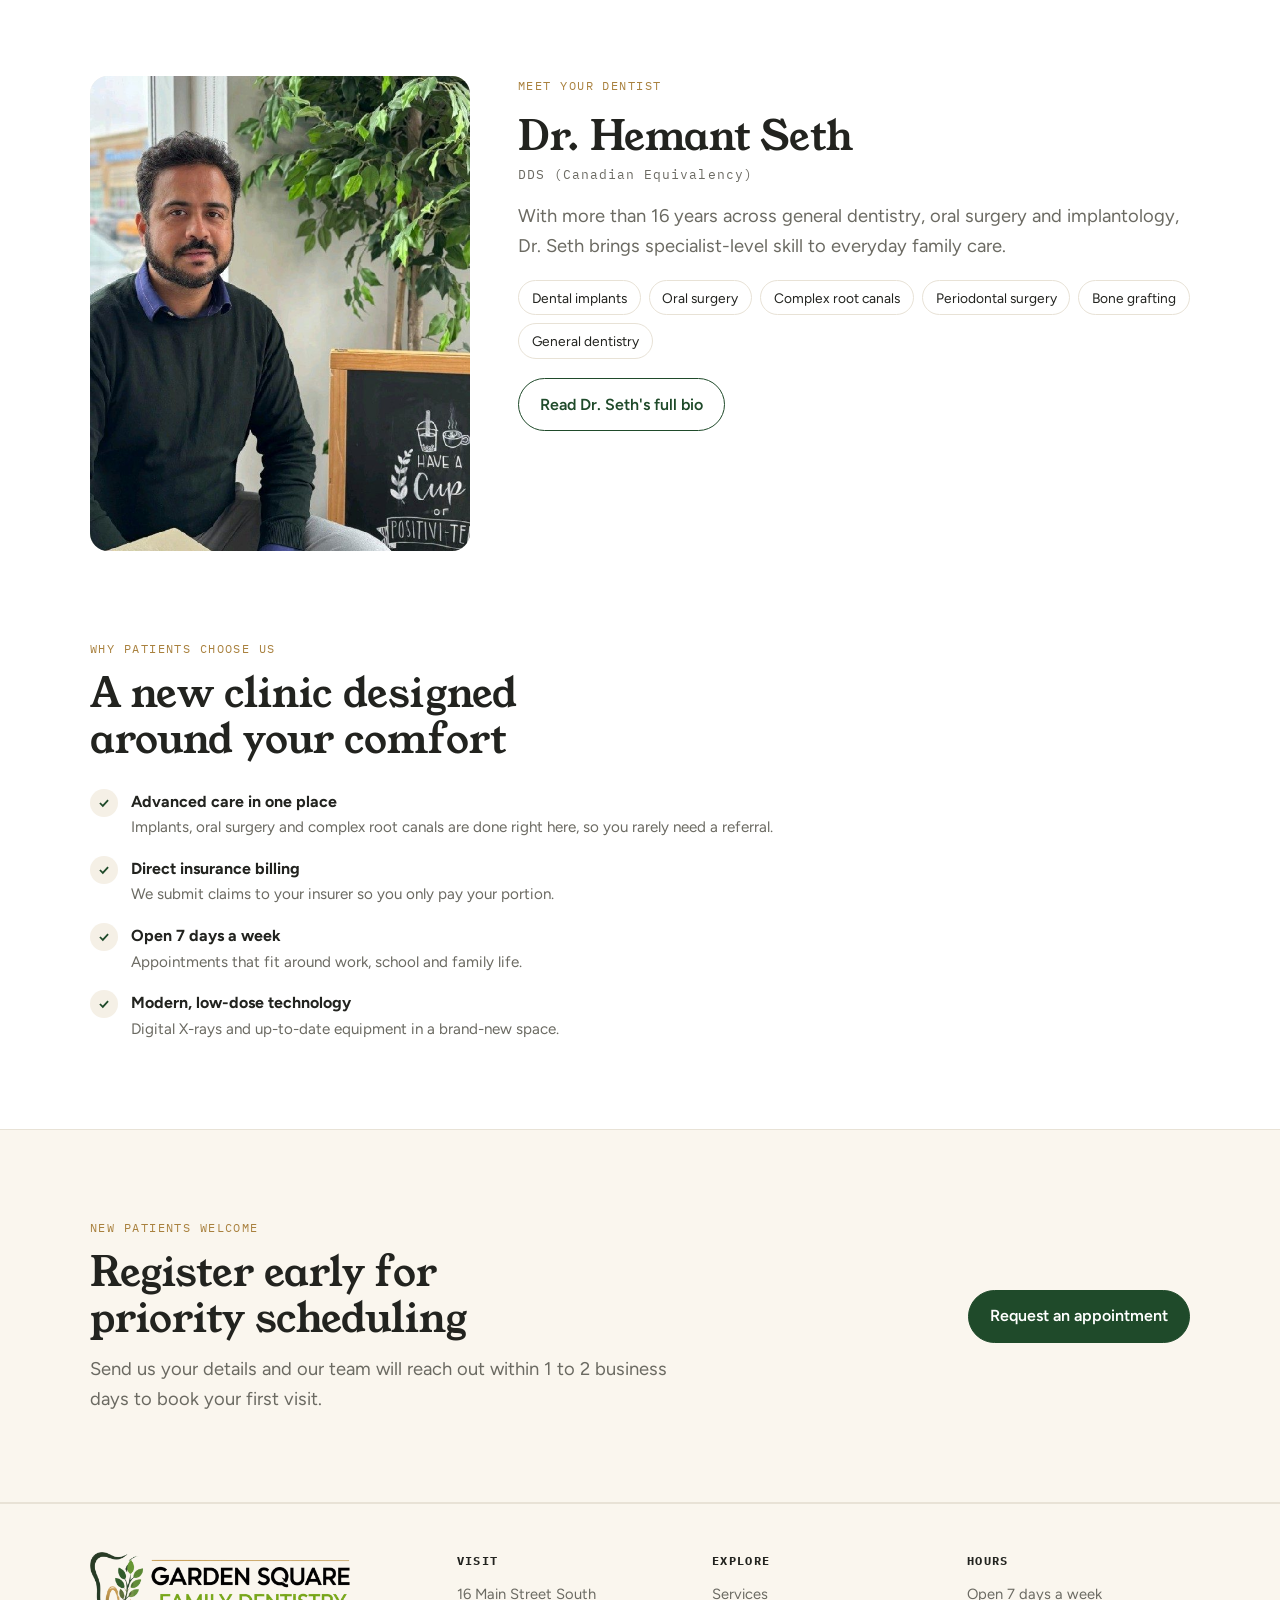
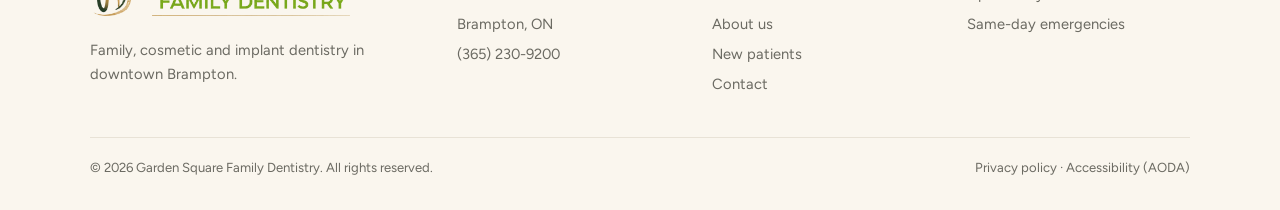
==== commit 1e04eb08: "Update hero alt text, dimensions and social share image Co-Authored-By: Claude Opus 5.5 <noreply@ant" ====
--- a/index.html
+++ b/index.html
@@ -1,721 +1,279 @@
-<!DOCTYPE html>
-<html lang="en">
+<!doctype html>
+<html lang="en-CA">
 <head>
-  <meta charset="UTF-8">
-  <meta name="viewport" content="width=device-width, initial-scale=1.0">
-  <title>Garden Square Family Dentistry | Open Monday-Sunday - Brampton</title>
-  <meta name="description" content="Garden Square Family Dentistry is opening September 2026 at 16 Main Street S, Brampton. New patients welcome - inquire today.">
-  <meta name="keywords" content="dentist Brampton, family dentistry, dental clinic Brampton, Garden Square dentist, new dental office, Dr Hemant Seth, dental implants Brampton">
-  <meta name="author" content="Garden Square Family Dentistry">
-  <link rel="canonical" href="https://gardensquarefamilydentistry.ca/">
-
-  <!-- Favicons -->
-  <link rel="icon" type="image/x-icon" href="/favicon.ico">
-  <link rel="icon" type="image/png" sizes="32x32" href="/favicon-32x32.png">
-  <link rel="icon" type="image/png" sizes="16x16" href="/favicon-16x16.png">
-  <link rel="apple-touch-icon" sizes="180x180" href="/apple-touch-icon.png">
-  <link rel="manifest" href="/site.webmanifest">
-  <meta name="theme-color" content="#1B5E3B">
-
-  <!-- Open Graph / Facebook -->
-  <meta property="og:type" content="website">
-  <meta property="og:url" content="https://gardensquarefamilydentistry.ca/">
-  <meta property="og:title" content="Garden Square Family Dentistry | Opened Monday-Sunday">
-  <meta property="og:description" content="A modern dental practice in the heart of Brampton. New patients welcome. Inquire today.">
-  <meta property="og:image" content="https://gardensquarefamilydentistry.ca/images/og-image.jpg">
-  <meta property="og:locale" content="en_CA">
-
-  <!-- Twitter -->
-  <meta name="twitter:card" content="summary_large_image">
-  <meta name="twitter:title" content="Garden Square Family Dentistry | Opened September 2026">
-  <meta name="twitter:description" content="A modern dental practice in the heart of Brampton. New patients welcome. Inquire today.">
-  <meta name="twitter:image" content="https://gardensquarefamilydentistry.ca/images/og-image.jpg">
-
-  <!-- Fonts -->
-  <link rel="preconnect" href="https://fonts.googleapis.com">
-  <link rel="preconnect" href="https://fonts.gstatic.com" crossorigin>
-  <link href="https://fonts.googleapis.com/css2?family=Fraunces:ital,opsz,wght@0,9..144,300;0,9..144,500;0,9..144,700;1,9..144,400&family=Plus+Jakarta+Sans:wght@400;500;600&display=swap" rel="stylesheet">
-  <style>
-    *, *::before, *::after { box-sizing: border-box; margin: 0; padding: 0; }
-    html, body { overflow-x: hidden; }
-    :root {
-      --green-deep: #1B5E3B;
-      --green-dark: #0D2818;
-      --green-mid: #2A7D53;
-      --green-light: #D4E7DC;
-      --green-pale: #EDF5F0;
-      --sand: #E8D5B5;
-      --sand-light: #F3EBDD;
-      --bg: #FAFAF7;
-      --white: #FFFFFF;
-      --text: #2C3E35;
-      --text-light: #5A7265;
+<meta charset="utf-8">
+<meta name="viewport" content="width=device-width, initial-scale=1, viewport-fit=cover">
+<title>Garden Square Family Dentistry | Dentist in Brampton, ON</title>
+<meta name="description" content="Family dentist in downtown Brampton at 16 Main Street South. Cleanings, dental implants, root canals, cosmetic and emergency dentistry. Open 7 days, direct billing.">
+<link rel="canonical" href="https://gardensquarefamilydentistry.ca/">
+<meta name="robots" content="index, follow, max-image-preview:large">
+<meta name="theme-color" content="#FFFFFF">
+<meta name="geo.region" content="CA-ON">
+<meta name="geo.placename" content="Brampton">
+<meta property="og:type" content="website">
+<meta property="og:site_name" content="Garden Square Family Dentistry">
+<meta property="og:locale" content="en_CA">
+<meta property="og:title" content="Garden Square Family Dentistry | Dentist in Brampton, ON">
+<meta property="og:description" content="Family dentist in downtown Brampton at 16 Main Street South. Cleanings, dental implants, root canals, cosmetic and emergency dentistry. Open 7 days, direct billing.">
+<meta property="og:url" content="https://gardensquarefamilydentistry.ca/">
+<meta property="og:image" content="https://gardensquarefamilydentistry.ca/images/og-image.jpg">
+<meta property="og:image:width" content="1200">
+<meta property="og:image:height" content="630">
+<meta property="og:image:alt" content="Garden Square Family Dentistry logo">
+<meta name="twitter:card" content="summary_large_image">
+<meta name="twitter:title" content="Garden Square Family Dentistry | Dentist in Brampton, ON">
+<meta name="twitter:description" content="Family dentist in downtown Brampton at 16 Main Street South. Cleanings, dental implants, root canals, cosmetic and emergency dentistry. Open 7 days, direct billing.">
+<meta name="twitter:image" content="https://gardensquarefamilydentistry.ca/images/og-image.jpg">
+<link rel="icon" href="/favicon.ico" sizes="32x32">
+<link rel="icon" type="image/png" sizes="32x32" href="/favicon-32x32.png">
+<link rel="icon" type="image/png" sizes="16x16" href="/favicon-16x16.png">
+<link rel="apple-touch-icon" href="/apple-touch-icon.png">
+<link rel="manifest" href="/site.webmanifest">
+<link rel="preload" as="image" href="/images/hero.jpg" fetchpriority="high">
+<link rel="preconnect" href="https://fonts.googleapis.com">
+<link rel="preconnect" href="https://fonts.gstatic.com" crossorigin>
+<link rel="stylesheet" href="https://fonts.googleapis.com/css2?family=Young+Serif&family=Figtree:wght@400;500;600;700&family=IBM+Plex+Mono:wght@400;500&display=swap">
+<link rel="stylesheet" href="/styles.css">
+<script type="application/ld+json">
+{
+ "@context": "https://schema.org",
+ "@graph": [
+  {
+   "@type": "Dentist",
+   "@id": "https://gardensquarefamilydentistry.ca/#clinic",
+   "name": "Garden Square Family Dentistry",
+   "url": "https://gardensquarefamilydentistry.ca/",
+   "logo": "https://gardensquarefamilydentistry.ca/images/logo.png",
+   "image": [
+    "https://gardensquarefamilydentistry.ca/images/og-image.jpg",
+    "https://gardensquarefamilydentistry.ca/images/hero.jpg"
+   ],
+   "description": "Family, cosmetic and implant dentistry in downtown Brampton, Ontario. Direct insurance billing, open 7 days a week, same-day emergency appointments.",
+   "telephone": "+1-365-230-9200",
+   "email": "info@gardensquarefamilydentistry.com",
+   "address": {
+    "@type": "PostalAddress",
+    "streetAddress": "16 Main Street South",
+    "addressLocality": "Brampton",
+    "addressRegion": "ON",
+    "addressCountry": "CA"
+   },
+   "areaServed": [
+    {
+     "@type": "City",
+     "name": "Brampton"
+    },
+    {
+     "@type": "City",
+     "name": "Mississauga"
+    },
+    {
+     "@type": "City",
+     "name": "Caledon"
     }
-    html { scroll-behavior: smooth; }
-    body {
-      font-family: 'Plus Jakarta Sans', sans-serif;
-      color: var(--text); background: var(--bg);
-      line-height: 1.65; font-size: 16px;
-      -webkit-font-smoothing: antialiased;
+   ],
+   "priceRange": "$$",
+   "currenciesAccepted": "CAD",
+   "paymentAccepted": "Cash, Debit, Credit Card, Insurance",
+   "founder": {
+    "@id": "https://gardensquarefamilydentistry.ca/about#dr-hemant-seth"
+   },
+   "employee": {
+    "@id": "https://gardensquarefamilydentistry.ca/about#dr-hemant-seth"
+   },
+   "availableService": [
+    {
+     "@type": "MedicalProcedure",
+     "name": "Dental cleanings and exams"
+    },
+    {
+     "@type": "MedicalProcedure",
+     "name": "Dental implants"
+    },
+    {
+     "@type": "MedicalProcedure",
+     "name": "Root canal therapy"
+    },
+    {
+     "@type": "MedicalProcedure",
+     "name": "Crowns and bridges"
+    },
+    {
+     "@type": "MedicalProcedure",
+     "name": "Tooth-coloured fillings"
+    },
+    {
+     "@type": "MedicalProcedure",
+     "name": "Wisdom tooth extraction"
+    },
+    {
+     "@type": "MedicalProcedure",
+     "name": "Teeth whitening"
+    },
+    {
+     "@type": "MedicalProcedure",
+     "name": "Veneers"
+    },
+    {
+     "@type": "MedicalProcedure",
+     "name": "Cosmetic bonding"
+    },
+    {
+     "@type": "MedicalProcedure",
+     "name": "Children's dentistry"
+    },
+    {
+     "@type": "MedicalProcedure",
+     "name": "Emergency dental care"
+    },
+    {
+     "@type": "MedicalProcedure",
+     "name": "Digital X-rays"
+    },
+    {
+     "@type": "MedicalProcedure",
+     "name": "Periodontal treatment"
+    },
+    {
+     "@type": "MedicalProcedure",
+     "name": "Bone grafting"
     }
-
-    /* NAV */
-    .nav {
-      position: fixed; top: 0; left: 0; right: 0; z-index: 100;
-      background: var(--bg);
-      border-bottom: 1px solid rgba(27,94,59,0.08);
-      transition: box-shadow 0.3s;
-    }
-    .nav.scrolled { box-shadow: 0 2px 20px rgba(13,40,24,0.06); }
-    .nav-inner {
-      max-width: 1120px; margin: 0 auto;
-      padding: 0.9rem 1.5rem;
-      display: flex; align-items: center; justify-content: space-between;
-    }
-    .nav-brand {
-      font-family: 'Fraunces', serif;
-      font-weight: 700; font-size: 1.05rem;
-      color: var(--green-deep); text-decoration: none;
-      letter-spacing: -0.02em;
-    }
-    .nav-brand span { color: var(--green-mid); font-weight: 500; }
-    .nav-links { display: flex; gap: 2rem; align-items: center; }
-    .nav-links a {
-      text-decoration: none; color: var(--text-light);
-      font-size: 0.88rem; font-weight: 500; transition: color 0.2s;
-    }
-    .nav-links a:hover { color: var(--green-deep); }
-    .nav-cta {
-      background: var(--green-deep) !important; color: var(--white) !important;
-      padding: 0.55rem 1.3rem !important; border-radius: 6px;
-      font-weight: 600 !important; transition: background 0.2s !important;
-    }
-    .nav-cta:hover { background: var(--green-dark) !important; }
-    .hamburger {
-      display: none; background: none; border: none; cursor: pointer;
-      width: 28px; height: 20px; position: relative; z-index: 110;
-    }
-    .hamburger span {
-      display: block; width: 100%; height: 2px; background: var(--green-deep);
-      position: absolute; left: 0; transition: 0.3s;
-    }
-    .hamburger span:nth-child(1) { top: 0; }
-    .hamburger span:nth-child(2) { top: 9px; }
-    .hamburger span:nth-child(3) { top: 18px; }
-    .hamburger.open span:nth-child(1) { top: 9px; transform: rotate(45deg); }
-    .hamburger.open span:nth-child(2) { opacity: 0; }
-    .hamburger.open span:nth-child(3) { top: 9px; transform: rotate(-45deg); }
-
-    /* HERO */
-    .hero {
-      padding: 10rem 1.5rem 6rem; text-align: center;
-      position: relative; overflow: hidden;
-      background: linear-gradient(175deg, var(--green-pale) 0%, var(--bg) 55%);
-    }
-    .hero::before {
-      content: ''; position: absolute; top: -60px; right: -120px;
-      width: 500px; height: 500px; border-radius: 50%;
-      background: radial-gradient(circle, rgba(42,125,83,0.06) 0%, transparent 70%);
-      pointer-events: none;
-    }
-    .hero::after {
-      content: ''; position: absolute; bottom: -80px; left: -100px;
-      width: 400px; height: 400px; border-radius: 50%;
-      background: radial-gradient(circle, rgba(232,213,181,0.15) 0%, transparent 70%);
-      pointer-events: none;
-    }
-    .hero-badge {
-      display: inline-flex; align-items: center; gap: 0.5rem;
-      background: var(--white); border: 1px solid var(--green-light);
-      border-radius: 100px; padding: 0.4rem 1rem;
-      font-size: 0.82rem; font-weight: 600;
-      color: var(--green-deep); margin-bottom: 2rem;
-      letter-spacing: 0.03em;
-    }
-    .hero-badge .dot {
-      width: 7px; height: 7px; border-radius: 50%;
-      background: var(--green-mid);
-      animation: pulse 2s ease-in-out infinite;
-    }
-    @keyframes pulse {
-      0%, 100% { opacity: 1; transform: scale(1); }
-      50% { opacity: 0.5; transform: scale(1.4); }
-    }
-    .hero-logo {
-      max-width: 420px; width: 85%;
-      margin: 0 auto 2rem;
-    }
-    .hero-logo img { width: 100%; height: auto; }
-    .hero h1 {
-      font-family: 'Fraunces', serif; font-weight: 700;
-      font-size: clamp(2.4rem, 5.5vw, 3.8rem); line-height: 1.1;
-      color: var(--green-dark); letter-spacing: -0.03em;
-      margin-bottom: 1.2rem;
-    }
-    .hero h1 em { font-style: italic; font-weight: 300; color: var(--green-mid); }
-    .hero-sub {
-      font-size: 1.1rem; color: var(--text-light);
-      max-width: 480px; margin: 0 auto 2.5rem; line-height: 1.7;
-    }
-    .hero-actions { display: flex; gap: 1rem; justify-content: center; flex-wrap: wrap; }
-    .btn-primary {
-      display: inline-flex; align-items: center; gap: 0.5rem;
-      background: var(--green-deep); color: var(--white);
-      padding: 0.85rem 2rem; border-radius: 8px;
-      font-weight: 600; font-size: 0.95rem; font-family: inherit;
-      text-decoration: none; border: none; cursor: pointer;
-      transition: background 0.2s, transform 0.15s;
-    }
-    .btn-primary:hover { background: var(--green-dark); transform: translateY(-1px); }
-    .btn-secondary {
-      display: inline-flex; align-items: center; gap: 0.5rem;
-      background: transparent; color: var(--green-deep);
-      padding: 0.85rem 2rem; border-radius: 8px;
-      font-weight: 600; font-size: 0.95rem;
-      text-decoration: none; border: 1.5px solid var(--green-light);
-      transition: border-color 0.2s, background 0.2s;
-    }
-    .btn-secondary:hover { border-color: var(--green-deep); background: var(--green-pale); }
-
-    /* SECTIONS */
-    .section { padding: 5rem 1.5rem; }
-    .section-inner { max-width: 1120px; margin: 0 auto; }
-    .section-label {
-      font-size: 0.78rem; font-weight: 600;
-      text-transform: uppercase; letter-spacing: 0.1em;
-      color: var(--green-mid); margin-bottom: 0.6rem;
-    }
-    .section-title {
-      font-family: 'Fraunces', serif; font-weight: 700;
-      font-size: clamp(1.8rem, 3.5vw, 2.4rem);
-      color: var(--green-dark); letter-spacing: -0.02em;
-      margin-bottom: 1rem; line-height: 1.2;
-    }
-    .section-desc {
-      color: var(--text-light); max-width: 540px;
-      font-size: 1rem; line-height: 1.7;
-    }
-
-    /* ABOUT */
-    .about { background: var(--white); }
-    .about-grid {
-      display: grid; grid-template-columns: 1fr 1fr;
-      gap: 4rem; align-items: center;
-    }
-    .about-visual {
-      border-radius: 16px;
-      aspect-ratio: 4/3;
-      overflow: hidden;
-      position: relative;
-    }
-    .about-visual img {
-      width: 100%; height: 100%; object-fit: cover;
-      border-radius: 16px;
-    }
-    .about-stats {
-      display: grid; grid-template-columns: 1fr 1fr;
-      gap: 1.2rem; margin-top: 2.2rem;
-    }
-    .stat-card {
-      background: var(--green-pale); border-radius: 10px;
-      padding: 1.2rem 1rem;
-    }
-    .stat-card .num {
-      font-family: 'Fraunces', serif; font-size: 1.5rem;
-      font-weight: 700; color: var(--green-deep); margin-bottom: 0.15rem;
-    }
-    .stat-card .label { font-size: 0.78rem; color: var(--text-light); font-weight: 500; }
-
-    /* DENTIST */
-    .dentist { background: var(--bg); }
-    .dentist-grid {
-      display: grid; grid-template-columns: 1fr 1.4fr;
-      gap: 4rem; align-items: center;
-    }
-    .dentist-photo {
-      aspect-ratio: 3/4; border-radius: 14px;
-      background: var(--green-pale);
-      display: flex; align-items: center; justify-content: center;
-      overflow: hidden; position: relative;
-      border: 1px solid rgba(27,94,59,0.06);
-    }
-    .dentist-photo img {
-      width: 100%; height: 100%; object-fit: cover; object-position: center top;
-    }
-    .dentist-credentials {
-      display: flex; flex-wrap: wrap; gap: 0.6rem;
-      margin-top: 1.8rem;
-    }
-    .credential {
-      display: inline-flex; align-items: center; gap: 0.4rem;
-      background: var(--white);
-      border: 1px solid var(--green-light);
-      border-radius: 8px;
-      padding: 0.5rem 0.9rem;
-      font-size: 0.78rem; font-weight: 600;
-      color: var(--green-deep);
-    }
-    .credential svg { width: 14px; height: 14px; flex-shrink: 0; }
-    .dentist-bio {
-      color: var(--text-light); font-size: 0.95rem;
-      line-height: 1.75; margin-top: 1.2rem;
-    }
-    .dentist-bio + .dentist-bio { margin-top: 0.8rem; }
-
-    /* SERVICES */
-    .services-grid {
-      display: grid; grid-template-columns: repeat(3, 1fr);
-      gap: 1.5rem; margin-top: 3rem;
-    }
-    .service-card {
-      background: var(--white); border: 1px solid rgba(27,94,59,0.08);
-      border-radius: 12px; padding: 2rem 1.5rem;
-      transition: border-color 0.2s, box-shadow 0.2s;
-    }
-    .service-card:hover {
-      border-color: var(--green-light);
-      box-shadow: 0 4px 20px rgba(13,40,24,0.04);
-    }
-    .service-icon {
-      width: 44px; height: 44px; background: var(--green-pale);
-      border-radius: 10px; display: flex; align-items: center;
-      justify-content: center; margin-bottom: 1.2rem;
-    }
-    .service-icon svg { width: 22px; height: 22px; color: var(--green-deep); }
-    .service-card h3 {
-      font-family: 'Fraunces', serif; font-weight: 700;
-      font-size: 1.15rem; color: var(--green-dark); margin-bottom: 0.5rem;
-    }
-    .service-card p { font-size: 0.88rem; color: var(--text-light); line-height: 1.6; }
-
-    /* LOCATION */
-    .location {
-      background: var(--green-dark); color: var(--white);
-    }
-    .location .section-label { color: var(--sand); }
-    .location .section-title { color: var(--white); }
-    .location .section-desc { color: rgba(255,255,255,0.7); }
-    .location-layout {
-      display: grid; grid-template-columns: 1fr 1fr;
-      gap: 3rem; align-items: stretch;
-      max-width: 1120px; margin: 0 auto;
-    }
-    .location-content {
-      display: flex; flex-direction: column;
-    }
-    .location-details {
-      display: flex; flex-direction: column; gap: 1.8rem;
-      margin-top: 2.5rem;
-    }
-    .loc-item { display: flex; gap: 1rem; align-items: flex-start; }
-    .loc-icon {
-      width: 40px; height: 40px; flex-shrink: 0;
-      background: rgba(255,255,255,0.08); border-radius: 10px;
-      display: flex; align-items: center; justify-content: center;
-    }
-    .loc-icon svg { width: 18px; height: 18px; color: var(--sand); }
-    .loc-item h4 {
-      font-size: 0.78rem; font-weight: 600;
-      text-transform: uppercase; letter-spacing: 0.08em;
-      color: var(--sand); margin-bottom: 0.25rem;
-    }
-    .loc-item p { color: rgba(255,255,255,0.85); font-size: 0.95rem; }
-    .location-map {
-      border-radius: 12px;
-      overflow: hidden;
-      min-height: 100%;
-    }
-    .location-map iframe {
-      width: 100%; height: 100%; min-height: 400px; border: 0; display: block;
-    }
-
-    /* CONTACT */
-    .contact { background: var(--white); }
-    .contact-grid {
-      display: grid; grid-template-columns: 1fr 1.2fr;
-      gap: 4rem; align-items: start;
-    }
-    .form-card {
-      background: var(--bg); border-radius: 14px; padding: 2.5rem;
-      border: 1px solid rgba(27,94,59,0.06);
-    }
-    .form-row { margin-bottom: 1.2rem; }
-    .form-row label {
-      display: block; font-size: 0.82rem; font-weight: 600;
-      color: var(--text); margin-bottom: 0.4rem;
-    }
-    .form-row input, .form-row select, .form-row textarea {
-      width: 100%; padding: 0.75rem 1rem;
-      border: 1.5px solid var(--green-light); border-radius: 8px;
-      font-family: inherit; font-size: 0.92rem;
-      background: var(--white); color: var(--text);
-      transition: border-color 0.2s; outline: none;
-    }
-    .form-row input:focus, .form-row select:focus, .form-row textarea:focus {
-      border-color: var(--green-mid);
-    }
-    .form-row textarea { resize: vertical; min-height: 100px; }
-    .form-row-half { display: grid; grid-template-columns: 1fr 1fr; gap: 1rem; }
-    .form-submit { width: 100%; margin-top: 0.5rem; }
-    .form-note {
-      text-align: center; font-size: 0.78rem;
-      color: var(--text-light); margin-top: 1rem;
-    }
-    #form-status { text-align: center; margin-top: 1rem; font-weight: 600; font-size: 0.9rem; }
-    #form-status.success { color: var(--green-deep); }
-    #form-status.error { color: #c0392b; }
-
-    /* FOOTER */
-    .footer {
-      background: var(--green-dark); color: rgba(255,255,255,0.5);
-      padding: 2.5rem 1.5rem; text-align: center; font-size: 0.82rem;
-    }
-    .footer-brand {
-      font-family: 'Fraunces', serif; font-weight: 700;
-      font-size: 1.1rem; color: var(--white); margin-bottom: 0.4rem;
-    }
-    .footer a { color: var(--sand); text-decoration: none; }
-    .footer a:hover { text-decoration: underline; }
-
-    /* MOBILE */
-    @media (max-width: 768px) {
-      .nav-links {
-        display: none;
-      }
-      .nav-links.open {
-        display: flex; flex-direction: column;
-        position: fixed; top: 0; left: 0; right: 0; bottom: 0;
-        z-index: 200;
-        background: var(--bg);
-        justify-content: center; align-items: center; gap: 2rem;
-        padding: 2rem;
-      }
-      .nav-links.open a {
-        font-size: 1.25rem; color: var(--green-dark); font-weight: 600;
-      }
-      .nav-links.open .nav-cta {
-        margin-top: 0.5rem;
-        padding: 0.75rem 2rem !important;
-        font-size: 1.1rem !important;
-      }
-      .hamburger { display: block; z-index: 210; }
-      .hero { padding: 8rem 1.5rem 4rem; }
-      .about-grid, .dentist-grid, .contact-grid { grid-template-columns: 1fr; gap: 2rem; }
-      .location-layout { grid-template-columns: 1fr; gap: 1.5rem; }
-      .location-content { padding: 0; }
-      .location.section { padding: 2.5rem 1.5rem; }
-      .location-map iframe { min-height: 300px; }
-      .dentist-photo { max-width: 70%; margin: 0 auto; }
-      .services-grid { grid-template-columns: 1fr; }
-      .form-row-half { grid-template-columns: 1fr; }
-      .about-visual { margin-bottom: 1rem; }
-    }
-  </style>
+   ]
+  },
+  {
+   "@type": "Person",
+   "@id": "https://gardensquarefamilydentistry.ca/about#dr-hemant-seth",
+   "name": "Dr. Hemant Seth",
+   "honorificSuffix": "DDS",
+   "jobTitle": "Dentist",
+   "image": "https://gardensquarefamilydentistry.ca/images/dr-hemant-seth.jpg",
+   "worksFor": {
+    "@id": "https://gardensquarefamilydentistry.ca/#clinic"
+   },
+   "knowsAbout": [
+    "Dental implants",
+    "Oral surgery",
+    "Endodontics",
+    "Periodontal surgery",
+    "Bone grafting",
+    "General dentistry"
+   ],
+   "award": "Rising Star in Implantology (2020)"
+  }
+ ]
+}
+</script>
 </head>
 <body>
-
-<nav class="nav" id="nav">
-  <div class="nav-inner">
-    <a href="#" class="nav-brand">Garden Square <span>Family Dentistry</span></a>
-    <div class="nav-links" id="navLinks">
-      <a href="#about">About</a>
-      <a href="#services">Services</a>
-      <a href="#location">Location</a>
-      <a href="#contact" class="nav-cta">Book a Visit</a>
-    </div>
-    <button class="hamburger" id="hamburger" aria-label="Toggle menu">
-      <span></span><span></span><span></span>
-    </button>
+<header class="site">
+  <div class="topbar"><div class="wrap">
+    <span>New clinic in downtown Brampton · Now welcoming new patients</span>
+    <span>Open 7 days a week · <a href="tel:+13652309200">(365) 230-9200</a></span>
+  </div></div>
+  <div class="wrap nav">
+    <a class="brand" href="/">
+      <img class="brand-mark" src="/images/logo-mark.png" width="128" height="90" alt="">
+      <span class="brand-name">Garden Square<small>Family Dentistry</small></span>
+    </a>
+    <button class="menu-btn" id="menuBtn" aria-expanded="false" aria-controls="navLinks">Menu</button>
+    <ul class="nav-links" id="navLinks">
+      <li><a href="/" aria-current="page">Home</a></li>
+      <li><a href="/services">Services</a></li>
+      <li><a href="/about">About</a></li>
+      <li><a href="/new-patients">New Patients</a></li>
+      <li><a href="/contact">Contact</a></li>
+    </ul>
+    <a class="btn btn-primary nav-cta" href="/contact">Book a visit</a>
   </div>
-</nav>
-
-<section class="hero">
-  <div class="hero-logo"><img src="images/logo.png" alt="Garden Square Family Dentistry"></div>
-  <h1>Your Neighbourhood<br><em>Dental Home</em></h1>
-  <p class="hero-sub">A modern dental practice rooted in Brampton's Garden Square neighbourhood. Thoughtful care for every smile, every age. Open Monday to Sunday.</p>
-  <div class="hero-actions">
-    <a href="#contact" class="btn-primary">
-      <svg width="16" height="16" viewBox="0 0 24 24" fill="none" stroke="currentColor" stroke-width="2" stroke-linecap="round" stroke-linejoin="round"><path d="M4 4h16c1.1 0 2 .9 2 2v12c0 1.1-.9 2-2 2H4c-1.1 0-2-.9-2-2V6c0-1.1.9-2 2-2z"/><polyline points="22,6 12,13 2,6"/></svg>
-      Inquire Now
-    </a>
-    <a href="#services" class="btn-secondary">Our Services</a>
+</header>
+
+<main class="page">
+  <section class="hero"><div class="wrap hero-grid">
+    <div class="hero-copy">
+      <span class="eyebrow">16 Main Street South · Brampton</span>
+      <h1>Gentle, modern dentistry for <em>every member of your family.</em></h1>
+      <p class="lede">Garden Square Family Dentistry is a brand-new clinic in the heart of Brampton. From a child's first visit to dental implants and full smile makeovers, we provide complete care in one comfortable place.</p>
+      <div class="hero-actions">
+        <a class="btn btn-primary" href="/contact">Book an appointment</a>
+        <a class="btn btn-ghost" href="/services">Explore services</a>
+      </div>
+    </div>
+    <div class="hero-visual">
+      <div class="photo"><img src="/images/hero.jpg" width="1200" height="950" alt="Treatment room at Garden Square Family Dentistry in Brampton with a green dental chair and cabinets" fetchpriority="high"></div>
+      <div class="hero-badge"><b>16+ years</b><span>of experience in general dentistry, oral surgery and implants</span></div>
+    </div>
+  </div></section>
+
+  <div class="strip"><div class="wrap strip-grid">
+    <div class="strip-item"><svg viewBox="0 0 24 24" aria-hidden="true"><path d="M12 21s-7-6.2-7-11.5A7 7 0 0 1 19 9.5C19 14.8 12 21 12 21z"/><circle cx="12" cy="9.5" r="2.5"/></svg><div><strong>Downtown Brampton</strong><span>16 Main Street South</span></div></div>
+    <div class="strip-item"><svg viewBox="0 0 24 24" aria-hidden="true"><circle cx="12" cy="12" r="9"/><path d="M12 7v5l3 2"/></svg><div><strong>Open 7 days a week</strong><span>Weekday and weekend visits</span></div></div>
+    <div class="strip-item"><svg viewBox="0 0 24 24" aria-hidden="true"><rect x="3" y="6" width="18" height="13" rx="2"/><path d="M3 10h18M7 15h4"/></svg><div><strong>Direct insurance billing</strong><span>Pay only your portion</span></div></div>
+    <div class="strip-item"><svg viewBox="0 0 24 24" aria-hidden="true"><path d="M5 4h4l2 5-2.5 1.5a11 11 0 0 0 5 5L15 13l5 2v4a2 2 0 0 1-2 2A16 16 0 0 1 3 6a2 2 0 0 1 2-2z"/></svg><div><strong>Same-day emergencies</strong><span><a href="tel:+13652309200">(365) 230-9200</a></span></div></div>
+  </div></div>
+
+  <section><div class="wrap">
+    <div class="sec-head">
+      <span class="eyebrow">What we do</span>
+      <h2>Complete dental care, from routine to restorative</h2>
+      <p class="lede">Preventive, cosmetic and surgical dentistry, all delivered here in our Brampton clinic.</p>
+    </div>
+    <div class="svc-grid">
+      <div class="svc"><div class="svc-body"><span class="tag">Preventive</span><h3>Cleanings &amp; exams</h3><p>Thorough exams, cleanings, fluoride and sealants that keep small problems small.</p><a href="/services">Learn more →</a></div></div>
+      <div class="svc"><div class="svc-body"><span class="tag">Restorative</span><h3>Dental implants</h3><p>Permanent tooth replacement placed and restored in-house by an experienced implant dentist.</p><a href="/services">Learn more →</a></div></div>
+      <div class="svc"><div class="svc-body"><span class="tag">Cosmetic</span><h3>Whitening, veneers &amp; bonding</h3><p>Brighten and reshape your smile with natural-looking cosmetic treatments.</p><a href="/services">Learn more →</a></div></div>
+      <div class="svc"><div class="svc-body"><span class="tag">Family</span><h3>Care for all ages</h3><p>Friendly visits for kids, teens, adults and seniors, all under one roof.</p><a href="/services">Learn more →</a></div></div>
+      <div class="svc"><div class="svc-body"><span class="tag">Technology</span><h3>Digital X-rays</h3><p>Low-radiation digital imaging we review with you on screen.</p><a href="/services">Learn more →</a></div></div>
+      <div class="svc"><div class="svc-body"><span class="tag">Urgent</span><h3>Emergency dental</h3><p>Same-day appointments for toothaches, broken teeth and dental trauma.</p><a href="/services">Learn more →</a></div></div>
+    </div>
+  </div></section>
+
+  <section style="padding-top:0"><div class="wrap doc">
+    <div class="photo"><img src="/images/dr-hemant-seth.jpg" width="800" height="800" alt="Dr. Hemant Seth, DDS, dentist at Garden Square Family Dentistry in Brampton" loading="lazy"></div>
+    <div class="doc-body">
+      <span class="eyebrow">Meet your dentist</span>
+      <h2>Dr. Hemant Seth<small>DDS (Canadian Equivalency)</small></h2>
+      <p class="lede">With more than 16 years across general dentistry, oral surgery and implantology, Dr. Seth brings specialist-level skill to everyday family care.</p>
+      <div class="skills"><span>Dental implants</span><span>Oral surgery</span><span>Complex root canals</span><span>Periodontal surgery</span><span>Bone grafting</span><span>General dentistry</span></div>
+      <div><a class="btn btn-ghost" href="/about">Read Dr. Seth's full bio</a></div>
+    </div>
+  </div></section>
+
+  <section style="padding-top:0"><div class="wrap split solo">
+    <div style="display:grid;gap:1.6rem">
+      <div class="sec-head" style="margin:0">
+        <span class="eyebrow">Why patients choose us</span>
+        <h2>A new clinic designed around your comfort</h2>
+      </div>
+      <ul class="checks">
+        <li><div><strong>Advanced care in one place</strong><span>Implants, oral surgery and complex root canals are done right here, so you rarely need a referral.</span></div></li>
+        <li><div><strong>Direct insurance billing</strong><span>We submit claims to your insurer so you only pay your portion.</span></div></li>
+        <li><div><strong>Open 7 days a week</strong><span>Appointments that fit around work, school and family life.</span></div></li>
+        <li><div><strong>Modern, low-dose technology</strong><span>Digital X-rays and up-to-date equipment in a brand-new space.</span></div></li>
+      </ul>
+    </div>
+  </div></section>
+
+  <section class="band"><div class="wrap band-grid">
+    <div><span class="eyebrow">New patients welcome</span><h2>Register early for priority scheduling</h2><p class="lede">Send us your details and our team will reach out within 1 to 2 business days to book your first visit.</p></div>
+    <a class="btn btn-primary" href="/contact">Request an appointment</a>
+  </div></section>
+</main>
+
+<footer><div class="wrap">
+  <div class="foot-grid">
+    <div style="display:grid;gap:.8rem">
+      <span class="foot-logo"><img src="/images/logo.png" width="900" height="222" alt="Garden Square Family Dentistry" loading="lazy"></span>
+      <p>Family, cosmetic and implant dentistry in downtown Brampton.</p>
+    </div>
+    <div><h4>Visit</h4><ul><li>16 Main Street South</li><li>Brampton, ON</li><li>(365) 230-9200</li></ul></div>
+    <div><h4>Explore</h4><ul>
+      <li><a href="/services">Services</a></li><li><a href="/about">About us</a></li>
+      <li><a href="/new-patients">New patients</a></li><li><a href="/contact">Contact</a></li></ul></div>
+    <div><h4>Hours</h4><ul><li>Open 7 days a week</li><li>Same-day emergencies</li></ul></div>
   </div>
-</section>
-
-<section class="section about" id="about">
-  <div class="section-inner about-grid">
-    <div class="about-visual">
-      <img src="images/storefront.png" alt="Garden Square Family Dentistry storefront illustration">
-    </div>
-    <div>
-      <div class="section-label">About Us</div>
-      <h2 class="section-title">Built for the Community</h2>
-      <p class="section-desc">Garden Square Family Dentistry is a brand-new, ground-up dental clinic in the heart of Brampton. We're building a space designed around patient comfort, with modern technology, a welcoming atmosphere, and a team that treats you like family.</p>
-      <p class="section-desc" style="margin-top: 1rem;">Whether it's your child's first visit or a full smile makeover, we'll be here for every stage.</p>
-      <div class="about-stats">
-        <div class="stat-card">
-          <div class="num">2026</div>
-          <div class="label">Brand new clinic</div>
-        </div>
-        <div class="stat-card">
-          <div class="num">All Ages</div>
-          <div class="label">Families welcome</div>
-        </div>
-        <div class="stat-card">
-          <div class="num">Modern</div>
-          <div class="label">State-of-the-art tech</div>
-        </div>
-        <div class="stat-card">
-          <div class="num">Direct</div>
-          <div class="label">Insurance billing</div>
-        </div>
-      </div>
-    </div>
-  </div>
-</section>
-
-<section class="section" id="services">
-  <div class="section-inner">
-    <div class="section-label">Services</div>
-    <h2 class="section-title">Comprehensive Dental Care</h2>
-    <p class="section-desc">From routine cleanings to advanced restorative work, everything under one roof.</p>
-    <div class="services-grid">
-      <div class="service-card">
-        <div class="service-icon">
-          <svg viewBox="0 0 24 24" fill="none" stroke="currentColor" stroke-width="2" stroke-linecap="round" stroke-linejoin="round"><path d="M12 22s8-4 8-10V5l-8-3-8 3v7c0 6 8 10 8 10z"/></svg>
-        </div>
-        <h3>Preventive Care</h3>
-        <p>Cleanings, exams, fluoride treatments, and sealants to keep your smile healthy from the start.</p>
-      </div>
-      <div class="service-card">
-        <div class="service-icon">
-          <svg viewBox="0 0 24 24" fill="none" stroke="currentColor" stroke-width="2" stroke-linecap="round" stroke-linejoin="round"><circle cx="12" cy="12" r="10"/><path d="M8 14s1.5 2 4 2 4-2 4-2"/><line x1="9" y1="9" x2="9.01" y2="9"/><line x1="15" y1="9" x2="15.01" y2="9"/></svg>
-        </div>
-        <h3>Cosmetic Dentistry</h3>
-        <p>Whitening, veneers, and bonding. Subtle or dramatic, tailored to the results you want.</p>
-      </div>
-      <div class="service-card">
-        <div class="service-icon">
-          <svg viewBox="0 0 24 24" fill="none" stroke="currentColor" stroke-width="2" stroke-linecap="round" stroke-linejoin="round"><path d="M14.7 6.3a1 1 0 0 0 0 1.4l1.6 1.6a1 1 0 0 0 1.4 0l3.77-3.77a6 6 0 0 1-7.94 7.94l-6.91 6.91a2.12 2.12 0 0 1-3-3l6.91-6.91a6 6 0 0 1 7.94-7.94l-3.76 3.76z"/></svg>
-        </div>
-        <h3>Restorative</h3>
-        <p>Fillings, crowns, bridges, and implants to restore function and confidence.</p>
-      </div>
-      <div class="service-card">
-        <div class="service-icon">
-          <svg viewBox="0 0 24 24" fill="none" stroke="currentColor" stroke-width="2" stroke-linecap="round" stroke-linejoin="round"><path d="M17 21v-2a4 4 0 0 0-4-4H5a4 4 0 0 0-4 4v2"/><circle cx="9" cy="7" r="4"/><path d="M23 21v-2a4 4 0 0 0-3-3.87"/><path d="M16 3.13a4 4 0 0 1 0 7.75"/></svg>
-        </div>
-        <h3>Family Dentistry</h3>
-        <p>A comfortable environment for kids, teens, and adults. Your whole family in one place.</p>
-      </div>
-      <div class="service-card">
-        <div class="service-icon">
-          <svg viewBox="0 0 24 24" fill="none" stroke="currentColor" stroke-width="2" stroke-linecap="round" stroke-linejoin="round"><rect x="3" y="3" width="7" height="7"/><rect x="14" y="3" width="7" height="7"/><rect x="14" y="14" width="7" height="7"/><rect x="3" y="14" width="7" height="7"/></svg>
-        </div>
-        <h3>Digital X-Rays</h3>
-        <p>Low-radiation digital imaging for faster, safer, and more accurate diagnostics.</p>
-      </div>
-      <div class="service-card">
-        <div class="service-icon">
-          <svg viewBox="0 0 24 24" fill="none" stroke="currentColor" stroke-width="2" stroke-linecap="round" stroke-linejoin="round"><path d="M22 12h-4l-3 9L9 3l-3 9H2"/></svg>
-        </div>
-        <h3>Emergency Dental</h3>
-        <p>Same-day appointments for toothaches, trauma, and urgent dental needs.</p>
-      </div>
-    </div>
-  </div>
-</section>
-
-<section class="section location" id="location">
-  <div class="location-layout">
-    <div class="location-content">
-      <div class="section-label">Find Us</div>
-      <h2 class="section-title">Right in the Heart of Brampton</h2>
-      <p class="section-desc">Conveniently located on Main Street South. Easy to find, easy to reach.</p>
-      <div class="location-details">
-        <div class="loc-item">
-          <div class="loc-icon">
-            <svg viewBox="0 0 24 24" fill="none" stroke="currentColor" stroke-width="2" stroke-linecap="round" stroke-linejoin="round"><path d="M21 10c0 7-9 13-9 13s-9-6-9-13a9 9 0 0 1 18 0z"/><circle cx="12" cy="10" r="3"/></svg>
-          </div>
-          <div>
-            <h4>Address</h4>
-            <p>16 Main Street South<br>Brampton, Ontario</p>
-          </div>
-        </div>
-        <div class="loc-item">
-          <div class="loc-icon">
-            <svg viewBox="0 0 24 24" fill="none" stroke="currentColor" stroke-width="2" stroke-linecap="round" stroke-linejoin="round"><circle cx="12" cy="12" r="10"/><polyline points="12 6 12 12 16 14"/></svg>
-          </div>
-          <div>
-            <h4>Opening</h4>
-            <p>September 2026<br>Hours to be announced</p>
-          </div>
-        </div>
-        <div class="loc-item">
-          <div class="loc-icon">
-            <svg viewBox="0 0 24 24" fill="none" stroke="currentColor" stroke-width="2" stroke-linecap="round" stroke-linejoin="round"><path d="M22 16.92v3a2 2 0 0 1-2.18 2 19.79 19.79 0 0 1-8.63-3.07 19.5 19.5 0 0 1-6-6 19.79 19.79 0 0 1-3.07-8.67A2 2 0 0 1 4.11 2h3a2 2 0 0 1 2 1.72 12.84 12.84 0 0 0 .7 2.81 2 2 0 0 1-.45 2.11L8.09 9.91a16 16 0 0 0 6 6l1.27-1.27a2 2 0 0 1 2.11-.45 12.84 12.84 0 0 0 2.81.7A2 2 0 0 1 22 16.92z"/></svg>
-          </div>
-          <div>
-            <h4>Contact</h4>
-            <p><a href="tel:+16473859988" style="color: rgba(255,255,255,0.85); text-decoration: none;">(365) 230-9200</a><br><a href="mailto:info@gardensquarefamilydentistry.com" style="color: rgba(255,255,255,0.85); text-decoration: none; word-break: break-all; font-size: 0.85rem;">info@gardensquarefamilydentistry.com</a></p>
-          </div>
-        </div>
-      </div>
-    </div>
-    <div class="location-map">
-      <iframe
-        src="https://www.google.com/maps/embed/v1/place?key=AIzaSyBFw0Qbyq9zTFTd-tUY6dZWTgaQzuU17R8&q=16+Main+Street+South,Brampton,ON,Canada&zoom=16"
-        allowfullscreen loading="eager" referrerpolicy="no-referrer-when-downgrade"
-        title="Garden Square Family Dentistry location"></iframe>
-    </div>
-  </div>
-</section>
-
-<section class="section contact" id="contact">
-  <div class="section-inner contact-grid">
-    <div>
-      <div class="section-label">Get in Touch</div>
-      <h2 class="section-title">New Patients Welcome</h2>
-      <p class="section-desc">We're accepting inquiries and finally open. 7 days a week. Send us a note and we'll reach out as soon as we're ready to book.</p>
-      <p class="section-desc" style="margin-top: 1.5rem; font-weight: 500; color: var(--green-deep);">Be among the first to book. Early registrants will get priority scheduling when we open.</p>
-    </div>
-    <div class="form-card">
-      <form id="inquiryForm" action="https://api.web3forms.com/submit" method="POST">
-        <input type="hidden" name="access_key" value="b5e4b0f8-1d61-40ca-8b70-3351ad9c95c6">
-        <input type="hidden" name="subject" value="New Inquiry - Garden Square Family Dentistry">
-        <input type="hidden" name="from_name" value="Garden Square Family Dentistry Website">
-        <input type="checkbox" name="botcheck" style="display:none">
-        <div class="form-row form-row-half">
-          <div>
-            <label for="firstName">First Name</label>
-            <input type="text" id="firstName" name="first_name" required>
-          </div>
-          <div>
-            <label for="lastName">Last Name</label>
-            <input type="text" id="lastName" name="last_name" required>
-          </div>
-        </div>
-        <div class="form-row form-row-half">
-          <div>
-            <label for="email">Email</label>
-            <input type="email" id="email" name="email" required>
-          </div>
-          <div>
-            <label for="phone">Phone</label>
-            <input type="tel" id="phone" name="phone">
-          </div>
-        </div>
-        <div class="form-row">
-          <label for="interest">I'm Interested In</label>
-          <select id="interest" name="interest">
-            <option value="New Patient Registration">New Patient Registration</option>
-            <option value="General Inquiry">General Inquiry</option>
-            <option value="Cosmetic Consultation">Cosmetic Consultation</option>
-            <option value="Family Dentistry">Family Dentistry</option>
-            <option value="Emergency Dental">Emergency Dental</option>
-            <option value="Other">Other</option>
-          </select>
-        </div>
-        <div class="form-row">
-          <label for="message">Message <span style="font-weight:400; color: var(--text-light);">(optional)</span></label>
-          <textarea id="message" name="message" rows="4" placeholder="Anything you'd like us to know..."></textarea>
-        </div>
-        <button type="submit" class="btn-primary form-submit">Send Inquiry</button>
-        <div id="form-status"></div>
-        <p class="form-note">We'll respond within 1-2 business days.</p>
-      </form>
-    </div>
-  </div>
-</section>
-
-<section class="section dentist" id="dentist">
-  <div class="section-inner dentist-grid">
-    <div class="dentist-photo">
-      <img src="images/dr-seth.jpg" alt="Dr. Hemant Seth, DDS - Garden Square Family Dentistry">
-    </div>
-    <div>
-      <div class="section-label">Meet Your Dentist</div>
-      <h2 class="section-title">Dr. Hemant Seth, DDS</h2>
-      <p class="dentist-bio">Dr. Seth brings over 16 years of clinical experience spanning general dentistry, oral surgery, and implantology. After earning his Bachelor of Dental Surgery in 2009, he went on to complete advanced training in implantology, including a diploma from ADC and a mini-residency through DACE Bengaluru in partnership with the University at Buffalo, NY (Zimmer Biomet).</p>
-      <p class="dentist-bio">Before coming to Canada, Dr. Seth ran a successful private practice and served as Zonal Operational Manager and Senior Consultant overseeing multiple corporate clinics with Clove Dental in India. He was recognized as a Rising Star in Implantology in 2020 and has published numerous clinical case studies in the field.</p>
-      <p class="dentist-bio">Now Canadian DDS-certified and practising in the GTA, Dr. Seth is skilled in oral surgery, complex endodontic treatments, periodontal surgeries, bone grafting, and comprehensive general dentistry.</p>
-      <div class="dentist-credentials">
-        <div class="credential">
-          <svg viewBox="0 0 24 24" fill="none" stroke="currentColor" stroke-width="2" stroke-linecap="round" stroke-linejoin="round"><path d="M22 11.08V12a10 10 0 1 1-5.93-9.14"/><polyline points="22 4 12 14.01 9 11.01"/></svg>
-          DDS (Canadian Equivalency)
-        </div>
-        <div class="credential">
-          <svg viewBox="0 0 24 24" fill="none" stroke="currentColor" stroke-width="2" stroke-linecap="round" stroke-linejoin="round"><path d="M22 11.08V12a10 10 0 1 1-5.93-9.14"/><polyline points="22 4 12 14.01 9 11.01"/></svg>
-          16+ Years Experience
-        </div>
-        <div class="credential">
-          <svg viewBox="0 0 24 24" fill="none" stroke="currentColor" stroke-width="2" stroke-linecap="round" stroke-linejoin="round"><path d="M22 11.08V12a10 10 0 1 1-5.93-9.14"/><polyline points="22 4 12 14.01 9 11.01"/></svg>
-          Implant Specialist
-        </div>
-        <div class="credential">
-          <svg viewBox="0 0 24 24" fill="none" stroke="currentColor" stroke-width="2" stroke-linecap="round" stroke-linejoin="round"><path d="M22 11.08V12a10 10 0 1 1-5.93-9.14"/><polyline points="22 4 12 14.01 9 11.01"/></svg>
-          Oral Surgery
-        </div>
-      </div>
-    </div>
-  </div>
-</section>
-
-<footer class="footer">
-  <div class="footer-brand">Garden Square Family Dentistry</div>
-  <p>16 Main Street South, Brampton, Ontario</p>
-  <p style="margin-top: 0.6rem;">&copy; 2026 Garden Square Family Dentistry. All rights reserved.</p>
-  <p style="margin-top: 0.4rem;">
-    Clinic built by <a href="https://wilksolutions.ca" target="_blank" rel="noopener">Wilk Solutions</a>
-  </p>
-</footer>
-
-<script>
-  const nav = document.getElementById('nav');
-  window.addEventListener('scroll', () => {
-    nav.classList.toggle('scrolled', window.scrollY > 40);
-  });
-  const hamburger = document.getElementById('hamburger');
-  const navLinks = document.getElementById('navLinks');
-  hamburger.addEventListener('click', () => {
-    hamburger.classList.toggle('open');
-    navLinks.classList.toggle('open');
-  });
-  navLinks.querySelectorAll('a').forEach(a => {
-    a.addEventListener('click', () => {
-      hamburger.classList.remove('open');
-      navLinks.classList.remove('open');
-    });
-  });
-  const form = document.getElementById('inquiryForm');
-  const status = document.getElementById('form-status');
-  form.addEventListener('submit', async (e) => {
-    e.preventDefault();
-    status.textContent = 'Sending...';
-    status.className = '';
-    try {
-      const res = await fetch('https://api.web3forms.com/submit', {
-        method: 'POST',
-        body: new FormData(form)
-      });
-      console.log('Response status:', res.status, res.statusText);
-      const data = await res.json();
-      console.log('Response data:', data);
-      if (data.success) {
-        status.textContent = "Thank you! We'll be in touch soon.";
-        status.className = 'success';
-        form.reset();
-      } else {
-        status.textContent = data.message || 'Something went wrong. Please try again.';
-        status.className = 'error';
-      }
-    } catch (err) {
-      console.error('Form error:', err);
-      status.textContent = 'Network error. Please try again.';
-      status.className = 'error';
-    }
-  });
-</script>
-
+  <div class="legal"><span>© 2026 Garden Square Family Dentistry. All rights reserved.</span><span>Privacy policy · Accessibility (AODA)</span></div>
+</div></footer>
+
+<script src="/script.js" defer></script>
 </body>
 </html>
--- a/styles.css
+++ b/styles.css
@@ -0,0 +1,215 @@
+/* Layout: calm clinical pages, left-aligned editorial headings, photo-led sections, quick-info strip under the hero */
+:root{
+  --bg:#FFFFFF; --surface:#FFFFFF; --ink:#22231F; --muted:#6B6A62; --line:#E8E2D6;
+  --spruce:#1F4A2A; --spruce-ink:#FFFFFF; --mint:#F5F0E6; --brass:#A9813E; --leaf:#5E9A24; --beige:#FAF6EE;
+  color-scheme:light;
+  --display:"Young Serif", Georgia, "Times New Roman", serif;
+  --body:"Figtree", system-ui, -apple-system, "Segoe UI", sans-serif;
+  --mono:"IBM Plex Mono", ui-monospace, Menlo, monospace;
+  --r:10px;
+}
+
+*{box-sizing:border-box}
+body{background:var(--bg);color:var(--ink);font-family:var(--body);font-size:16px;line-height:1.6;margin:0}
+a{color:inherit}
+:focus-visible{outline:2px solid var(--brass);outline-offset:3px;border-radius:4px}
+.wrap{max-width:1140px;margin-inline:auto;padding-inline:20px}
+h1,h2,h3{font-family:var(--display);font-weight:400;line-height:1.15;text-wrap:balance;margin:0}
+h1{font-size:clamp(2.2rem,5.2vw,3.8rem)}
+h2{font-size:clamp(1.7rem,3.4vw,2.5rem)}
+h3{font-size:1.25rem}
+p{margin:0}
+.eyebrow{font-family:var(--mono);font-size:.75rem;letter-spacing:.12em;text-transform:uppercase;color:var(--brass)}
+.lede{font-size:1.15rem;color:var(--muted);max-width:58ch}
+.btn{display:inline-flex;align-items:center;gap:.5em;padding:.8em 1.3em;border-radius:999px;text-decoration:none;border:1.5px solid var(--spruce);cursor:pointer;font:inherit;font-weight:600}
+.btn-primary{background:var(--spruce);color:var(--spruce-ink)}
+.btn-primary:hover{filter:brightness(1.1)}
+.btn-ghost{background:transparent;color:var(--spruce)}
+.btn-ghost:hover{background:var(--mint)}
+
+/* photo slots: show the image when present, otherwise a labelled placeholder */
+.photo{position:relative;border-radius:18px;overflow:hidden;background:
+  linear-gradient(135deg,var(--mint),color-mix(in srgb,var(--mint) 60%,var(--surface)));
+  max-width:100%;display:grid;place-items:center}
+.photo img{position:absolute;inset:0;width:100%;height:100%;object-fit:cover}
+.photo .ph{font-family:var(--mono);font-size:.72rem;letter-spacing:.1em;text-transform:uppercase;color:var(--muted);text-align:center;padding:1rem}
+.photo .ph::before{content:"";display:block;width:36px;height:36px;margin:0 auto .6rem;border:1.5px solid var(--muted);border-radius:8px;opacity:.6;
+  background:radial-gradient(circle at 30% 35%,var(--muted) 3px,transparent 4px),linear-gradient(135deg,transparent 55%,var(--muted) 56% 60%,transparent 61%)}
+
+/* header */
+header.site{position:sticky;top:env(safe-area-inset-top,0px);z-index:20;background:color-mix(in srgb,var(--bg) 92%,transparent);backdrop-filter:blur(8px);border-bottom:1px solid var(--line)}
+.topbar{background:var(--beige);color:var(--muted);font-size:.85rem;border-bottom:1px solid var(--line)}
+.topbar .wrap{display:flex;flex-wrap:wrap;justify-content:space-between;gap:.25rem 1.5rem;padding-block:.45rem}
+.nav{display:flex;align-items:center;justify-content:space-between;gap:1rem;padding-block:.9rem}
+.brand{display:flex;align-items:center;gap:.6rem;text-decoration:none}
+.brand-mark{height:34px;width:auto;flex:none}
+.brand-name{font-family:var(--display);font-size:1.25rem;line-height:1}
+.brand-name small{display:block;font-family:var(--mono);font-size:.62rem;letter-spacing:.14em;text-transform:uppercase;color:var(--muted);margin-top:4px}
+.nav-links{display:flex;align-items:center;gap:.25rem;list-style:none;margin:0;padding:0}
+.nav-links a{display:block;padding:.5rem .8rem;border-radius:999px;text-decoration:none;font-weight:500;color:var(--muted)}
+.nav-links a:hover{color:var(--ink);background:var(--mint)}
+.nav-links a[aria-current="page"]{color:var(--spruce);background:var(--mint)}
+.menu-btn{display:none;background:none;border:1px solid var(--line);border-radius:8px;padding:.45rem .7rem;color:var(--ink);font:inherit;cursor:pointer}
+@media (max-width:900px){
+  .menu-btn{display:block}
+  .nav{flex-wrap:wrap}
+  .nav-links{display:none;flex-direction:column;align-items:stretch;width:100%}
+  .nav-links.open{display:flex}
+  .nav-cta{display:none}
+}
+
+section{padding-block:clamp(3rem,7vw,5.5rem)}
+.sec-head{display:grid;gap:.8rem;margin-bottom:2.5rem;max-width:720px}
+
+/* hero */
+.hero{padding-block:clamp(2.5rem,6vw,4.5rem) 2.5rem}
+.hero-grid{display:grid;grid-template-columns:1.1fr 1fr;gap:3rem;align-items:center}
+.hero-copy{display:grid;gap:1.4rem;min-width:0}
+.hero-copy h1 em{font-style:normal;color:var(--leaf)}
+.hero-actions{display:flex;flex-wrap:wrap;gap:.75rem}
+.hero-facts{display:flex;flex-wrap:wrap;gap:.5rem 1.5rem;font-size:.92rem;color:var(--muted)}
+.hero-facts span::before{content:"✓";color:var(--spruce);font-weight:700;margin-right:.4em}
+.hero-visual{position:relative;min-width:0}
+.hero-visual .photo{aspect-ratio:5/4}
+.hero-badge{position:absolute;left:-1.2rem;bottom:1.5rem;background:var(--surface);border:1px solid var(--line);border-radius:14px;padding:1rem 1.2rem;display:grid;gap:.15rem;box-shadow:0 12px 30px -12px rgba(31,74,42,.35);max-width:240px}
+.hero-badge b{font-family:var(--display);font-weight:400;font-size:1.6rem;color:var(--spruce)}
+.hero-badge span{font-size:.85rem;color:var(--muted)}
+@media (max-width:860px){.hero-grid{grid-template-columns:1fr}.hero-visual .photo{aspect-ratio:4/3}.hero-badge{left:1rem}}
+
+/* quick-info strip */
+.strip{border-block:1px solid var(--line);background:var(--beige)}
+.strip-grid{display:grid;grid-template-columns:repeat(4,1fr);gap:1.5rem;padding-block:1.6rem}
+.strip-item{display:flex;gap:.8rem;align-items:flex-start;min-width:0}
+.strip-item svg{width:26px;height:26px;flex:none;fill:none;stroke:var(--leaf);stroke-width:1.8;stroke-linecap:round;stroke-linejoin:round;margin-top:2px}
+.strip-item strong{display:block;font-size:.98rem}
+.strip-item span{font-size:.88rem;color:var(--muted)}
+@media (max-width:860px){.strip-grid{grid-template-columns:repeat(2,1fr)}}
+@media (max-width:480px){.strip-grid{grid-template-columns:1fr}}
+
+/* service cards with photos */
+.svc-grid{display:grid;grid-template-columns:repeat(3,1fr);gap:1.5rem}
+.svc{background:var(--surface);border:1px solid var(--line);border-radius:16px;overflow:hidden;display:grid;grid-template-rows:auto 1fr;min-width:0}
+.svc .photo{aspect-ratio:16/10;border-radius:0}
+.svc-body{padding:1.4rem;display:grid;gap:.55rem;align-content:start}
+.svc .tag{font-family:var(--mono);font-size:.7rem;color:var(--brass);letter-spacing:.1em;text-transform:uppercase}
+.svc p{color:var(--muted);font-size:.95rem}
+.svc a{font-weight:600;color:var(--spruce);text-decoration:none;font-size:.92rem}
+.svc a:hover{text-decoration:underline}
+@media (max-width:900px){.svc-grid{grid-template-columns:repeat(2,1fr)}}
+@media (max-width:560px){.svc-grid{grid-template-columns:1fr}}
+
+.split{display:grid;grid-template-columns:1fr 1fr;gap:3rem;align-items:center}
+.split>*{min-width:0}
+.split.solo{grid-template-columns:1fr}
+.split.solo>*{max-width:760px}
+@media (max-width:860px){.split{grid-template-columns:1fr}}
+.checks{list-style:none;padding:0;margin:0;display:grid;gap:1rem}
+.checks li{display:grid;grid-template-columns:28px 1fr;gap:.8rem}
+.checks li::before{content:"";width:28px;height:28px;border-radius:50%;background:var(--mint) url("data:image/svg+xml,%3Csvg xmlns='http://www.w3.org/2000/svg' viewBox='0 0 24 24' fill='none' stroke='%231F4A2A' stroke-width='3'%3E%3Cpath d='M5 12l5 5 9-10'/%3E%3C/svg%3E") center/14px no-repeat}
+.checks strong{display:block}
+.checks span{color:var(--muted);font-size:.95rem}
+
+/* doctor feature */
+.doc{display:grid;grid-template-columns:380px 1fr;gap:3rem;align-items:start}
+.doc>*{min-width:0}
+.doc .photo{aspect-ratio:4/5}
+.doc-body{display:grid;gap:1.2rem}
+.doc-body h2 small{display:block;font-family:var(--mono);font-size:.8rem;color:var(--muted);letter-spacing:.08em;margin-top:.5rem}
+.creds{display:grid;gap:0;border-top:1px solid var(--line)}
+.creds div{display:grid;grid-template-columns:110px 1fr;gap:1rem;padding:.75rem 0;border-bottom:1px solid var(--line);font-size:.95rem}
+.creds dt{font-family:var(--mono);font-size:.78rem;color:var(--brass);padding-top:.15rem}
+.creds dd{margin:0}
+.skills{display:flex;flex-wrap:wrap;gap:.5rem}
+.skills span{font-size:.86rem;padding:.35rem .8rem;border:1px solid var(--line);border-radius:999px;background:var(--surface)}
+.doc-solo{grid-template-columns:1fr;max-width:780px}
+@media (max-width:860px){.doc{grid-template-columns:1fr}.doc .photo{max-width:420px}}
+
+.band{background:var(--beige);border-block:1px solid var(--line)}
+.band-grid{display:flex;flex-wrap:wrap;justify-content:space-between;align-items:center;gap:2rem}
+.band-grid>div{display:grid;gap:.8rem;max-width:620px}
+
+/* services page */
+.page-hero{position:relative;border-radius:20px;overflow:hidden;margin-bottom:3rem}
+.page-hero .photo{aspect-ratio:21/8;border-radius:20px}
+@media (max-width:700px){.page-hero .photo{aspect-ratio:16/9}}
+.svc-cat{display:grid;grid-template-columns:260px 1fr;gap:2.5rem;padding-block:2.5rem;border-top:1px solid var(--line)}
+.svc-cat:first-of-type{border-top:0;padding-top:0}
+.svc-cat>*{min-width:0}
+.svc-cat h2{font-size:1.8rem}
+.svc-cat .cat-num{font-family:var(--mono);font-size:.75rem;color:var(--brass);margin-bottom:.5rem}
+.svc-list{display:grid;grid-template-columns:repeat(2,1fr);gap:1.6rem 2rem}
+.svc-list div{display:grid;gap:.35rem}
+.svc-list h3{font-family:var(--body);font-weight:600;font-size:1.05rem}
+.svc-list p{color:var(--muted);font-size:.95rem}
+@media (max-width:860px){.svc-cat{grid-template-columns:1fr;gap:1.2rem}.svc-list{grid-template-columns:1fr}}
+
+.implant{background:var(--beige);border:1px solid var(--line);border-radius:18px;padding:clamp(1.5rem,4vw,2.5rem);display:grid;gap:1.8rem}
+.steps{display:grid;grid-template-columns:repeat(4,1fr);gap:1.2rem;list-style:none;padding:0;margin:0;counter-reset:s}
+.steps li{counter-increment:s;display:grid;gap:.4rem;align-content:start}
+.steps li::before{content:"Step " counter(s);font-family:var(--mono);font-size:.72rem;color:var(--brass);letter-spacing:.08em;text-transform:uppercase}
+.steps span{font-size:.92rem;color:var(--muted)}
+@media (max-width:860px){.steps{grid-template-columns:repeat(2,1fr)}}
+@media (max-width:480px){.steps{grid-template-columns:1fr}}
+
+/* about */
+.stats{display:grid;grid-template-columns:repeat(4,1fr);gap:1px;background:var(--line);border-block:1px solid var(--line)}
+.stats div{background:var(--beige);padding:1.6rem 1rem;display:grid;gap:.2rem}
+.stats b{font-family:var(--display);font-weight:400;font-size:2.2rem;color:var(--spruce);font-variant-numeric:tabular-nums}
+.stats span{font-size:.88rem;color:var(--muted)}
+@media (max-width:700px){.stats{grid-template-columns:repeat(2,1fr)}}
+.gallery{display:grid;grid-template-columns:2fr 1fr 1fr;gap:1rem}
+.gallery .photo{aspect-ratio:1}
+.gallery .photo:first-child{grid-row:span 2;aspect-ratio:auto}
+@media (max-width:700px){.gallery{grid-template-columns:1fr 1fr}.gallery .photo:first-child{grid-column:span 2;grid-row:auto;aspect-ratio:16/10}}
+
+/* patients */
+.faq{display:grid;gap:.6rem}
+.faq details{background:var(--surface);border:1px solid var(--line);border-radius:var(--r);padding:1rem 1.2rem}
+.faq summary{cursor:pointer;font-weight:600;list-style:none;display:flex;justify-content:space-between;gap:1rem}
+.faq summary::-webkit-details-marker{display:none}
+.faq summary::after{content:"+";font-family:var(--mono);color:var(--brass)}
+.faq details[open] summary::after{content:"-"}
+.faq details p{margin-top:.7rem;color:var(--muted)}
+
+/* contact */
+.contact-grid{display:grid;grid-template-columns:1fr 1.2fr;gap:3rem}
+.contact-grid>*{min-width:0}
+@media (max-width:860px){.contact-grid{grid-template-columns:1fr}}
+.info{display:grid;gap:1.4rem;align-content:start}
+.info-item{display:grid;gap:.2rem}
+.info-item .eyebrow{color:var(--muted)}
+.info-item .val{font-size:1.1rem;font-weight:500;overflow-wrap:anywhere}
+.copy{font:inherit;font-size:.8rem;background:none;border:1px solid var(--line);border-radius:6px;padding:.15rem .5rem;color:var(--muted);cursor:pointer;margin-left:.5rem}
+form{background:var(--surface);border:1px solid var(--line);border-radius:18px;padding:clamp(1.3rem,4vw,2.2rem);display:grid;gap:1rem}
+.row{display:grid;grid-template-columns:1fr 1fr;gap:1rem}
+@media (max-width:560px){.row{grid-template-columns:1fr}}
+label{display:grid;gap:.35rem;font-size:.88rem;font-weight:600}
+input,select,textarea{font:inherit;font-weight:400;padding:.7rem .85rem;border:1px solid var(--line);border-radius:8px;background:var(--beige);color:var(--ink);width:100%}
+input:focus,select:focus,textarea:focus{outline:2px solid var(--spruce);outline-offset:0;border-color:transparent}
+textarea{min-height:110px;resize:vertical}
+.chk{display:flex;gap:.6rem;align-items:flex-start;font-weight:400;font-size:.88rem;color:var(--muted)}
+.chk input{width:auto;margin-top:.3rem}
+.ok{background:var(--mint);border-radius:var(--r);padding:1rem 1.2rem}
+.map-card{border-radius:14px;border:1px solid var(--line);background:
+  repeating-linear-gradient(0deg,transparent 0 38px,var(--line) 38px 39px),
+  repeating-linear-gradient(90deg,transparent 0 38px,var(--line) 38px 39px),var(--surface);
+  min-height:180px;display:grid;place-items:center;text-align:center;padding:1rem}
+.map-card a{background:var(--surface);padding:.6rem 1rem;border-radius:999px;border:1px solid var(--spruce);color:var(--spruce);font-weight:600;text-decoration:none}
+
+.foot-logo{display:inline-block;max-width:260px}
+.foot-logo img{display:block;width:100%;height:auto}
+footer{background:var(--beige);border-top:1px solid var(--line);padding-block:3rem 2rem;font-size:.92rem;color:var(--muted)}
+.foot-grid{display:grid;grid-template-columns:1.5fr 1fr 1fr 1fr;gap:2rem}
+.foot-grid h4{font-family:var(--mono);font-size:.72rem;letter-spacing:.12em;text-transform:uppercase;color:var(--ink);margin:0 0 .8rem}
+.foot-grid ul{list-style:none;padding:0;margin:0;display:grid;gap:.4rem}
+.foot-grid a{text-decoration:none}
+.foot-grid a:hover{color:var(--spruce)}
+.legal{margin-top:2.5rem;padding-top:1.2rem;border-top:1px solid var(--line);display:flex;flex-wrap:wrap;justify-content:space-between;gap:.5rem;font-size:.82rem}
+@media (max-width:760px){.foot-grid{grid-template-columns:1fr 1fr}}
+@media (prefers-reduced-motion:no-preference){.page{animation:fade .35s ease}@keyframes fade{from{opacity:.4;transform:translateY(6px)}to{opacity:1;transform:none}}}
+
+.info-item .val a,.strip-item a,.faq a{color:var(--spruce);text-decoration:none}
+.info-item .val a:hover,.faq a:hover{text-decoration:underline}
+.topbar a{text-decoration:none}
+.hp{position:absolute;left:-9999px}
+.ok.err{background:#FBEDEA}
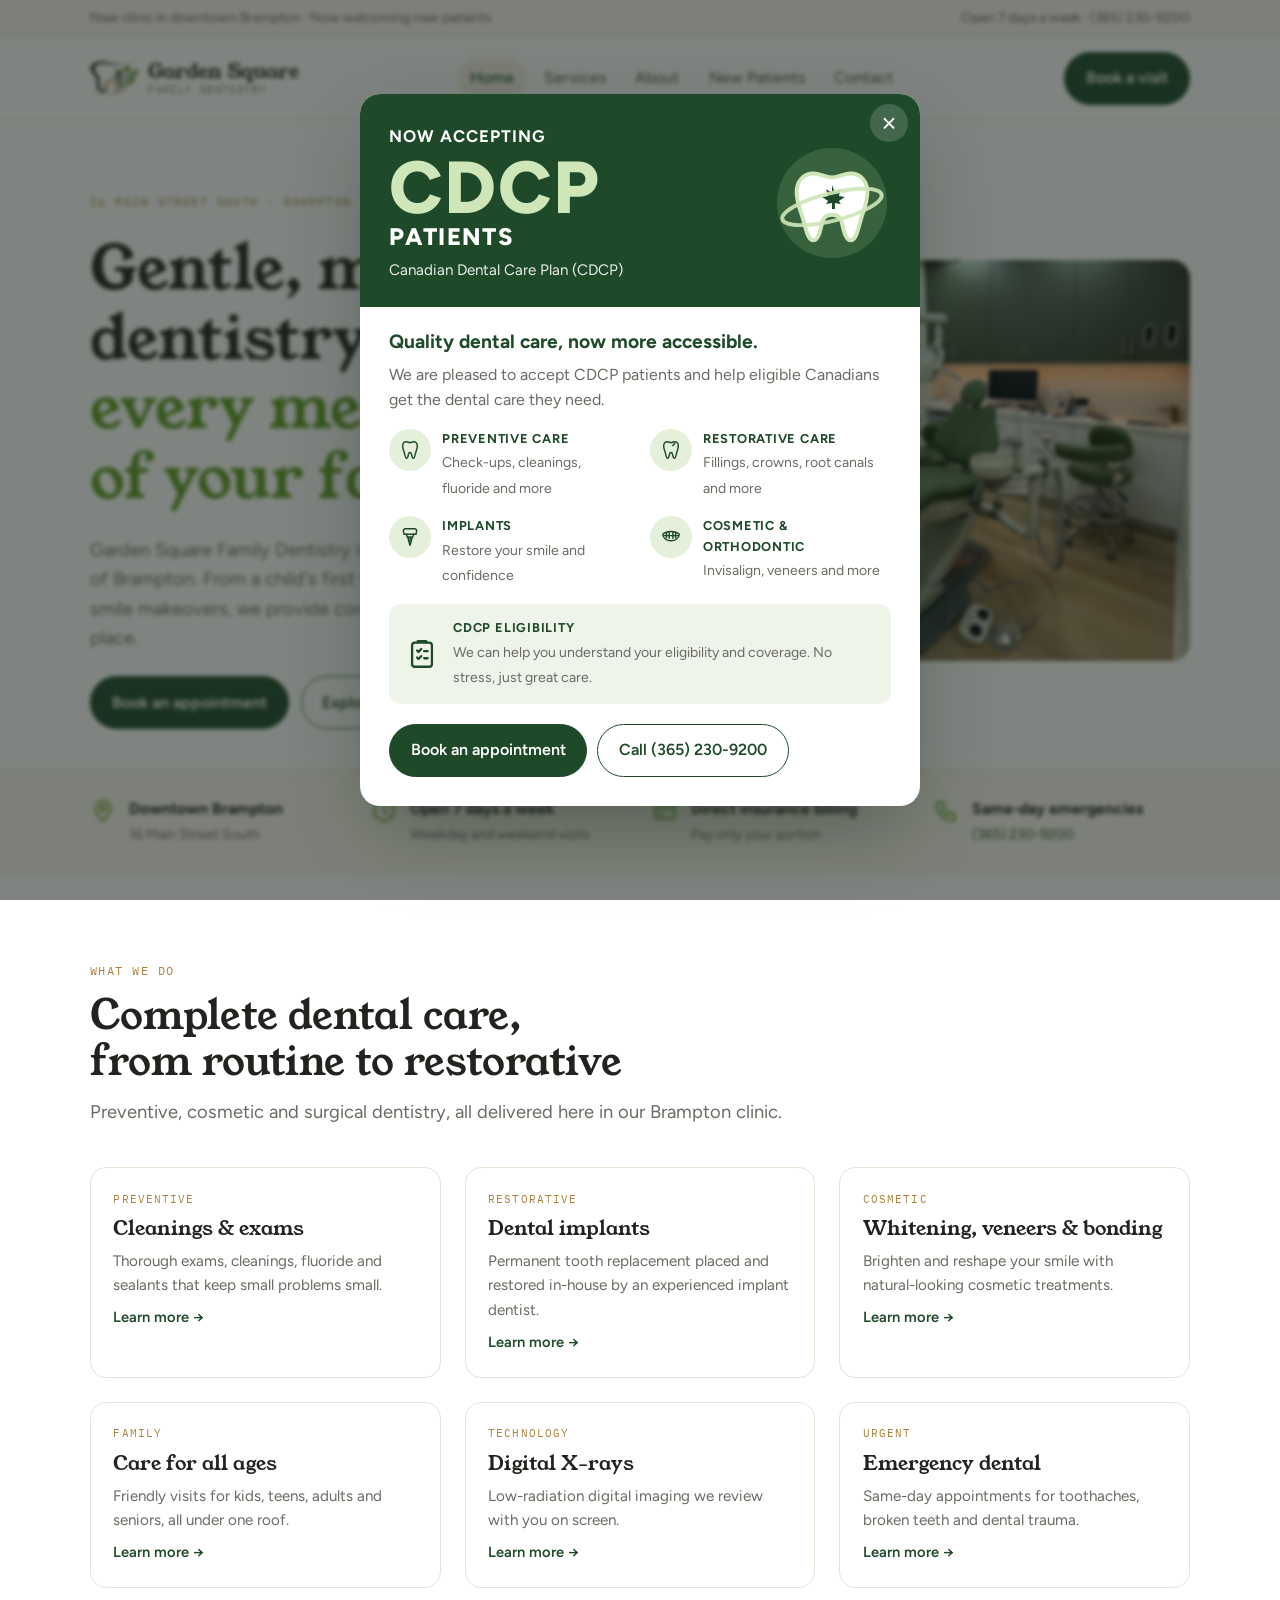
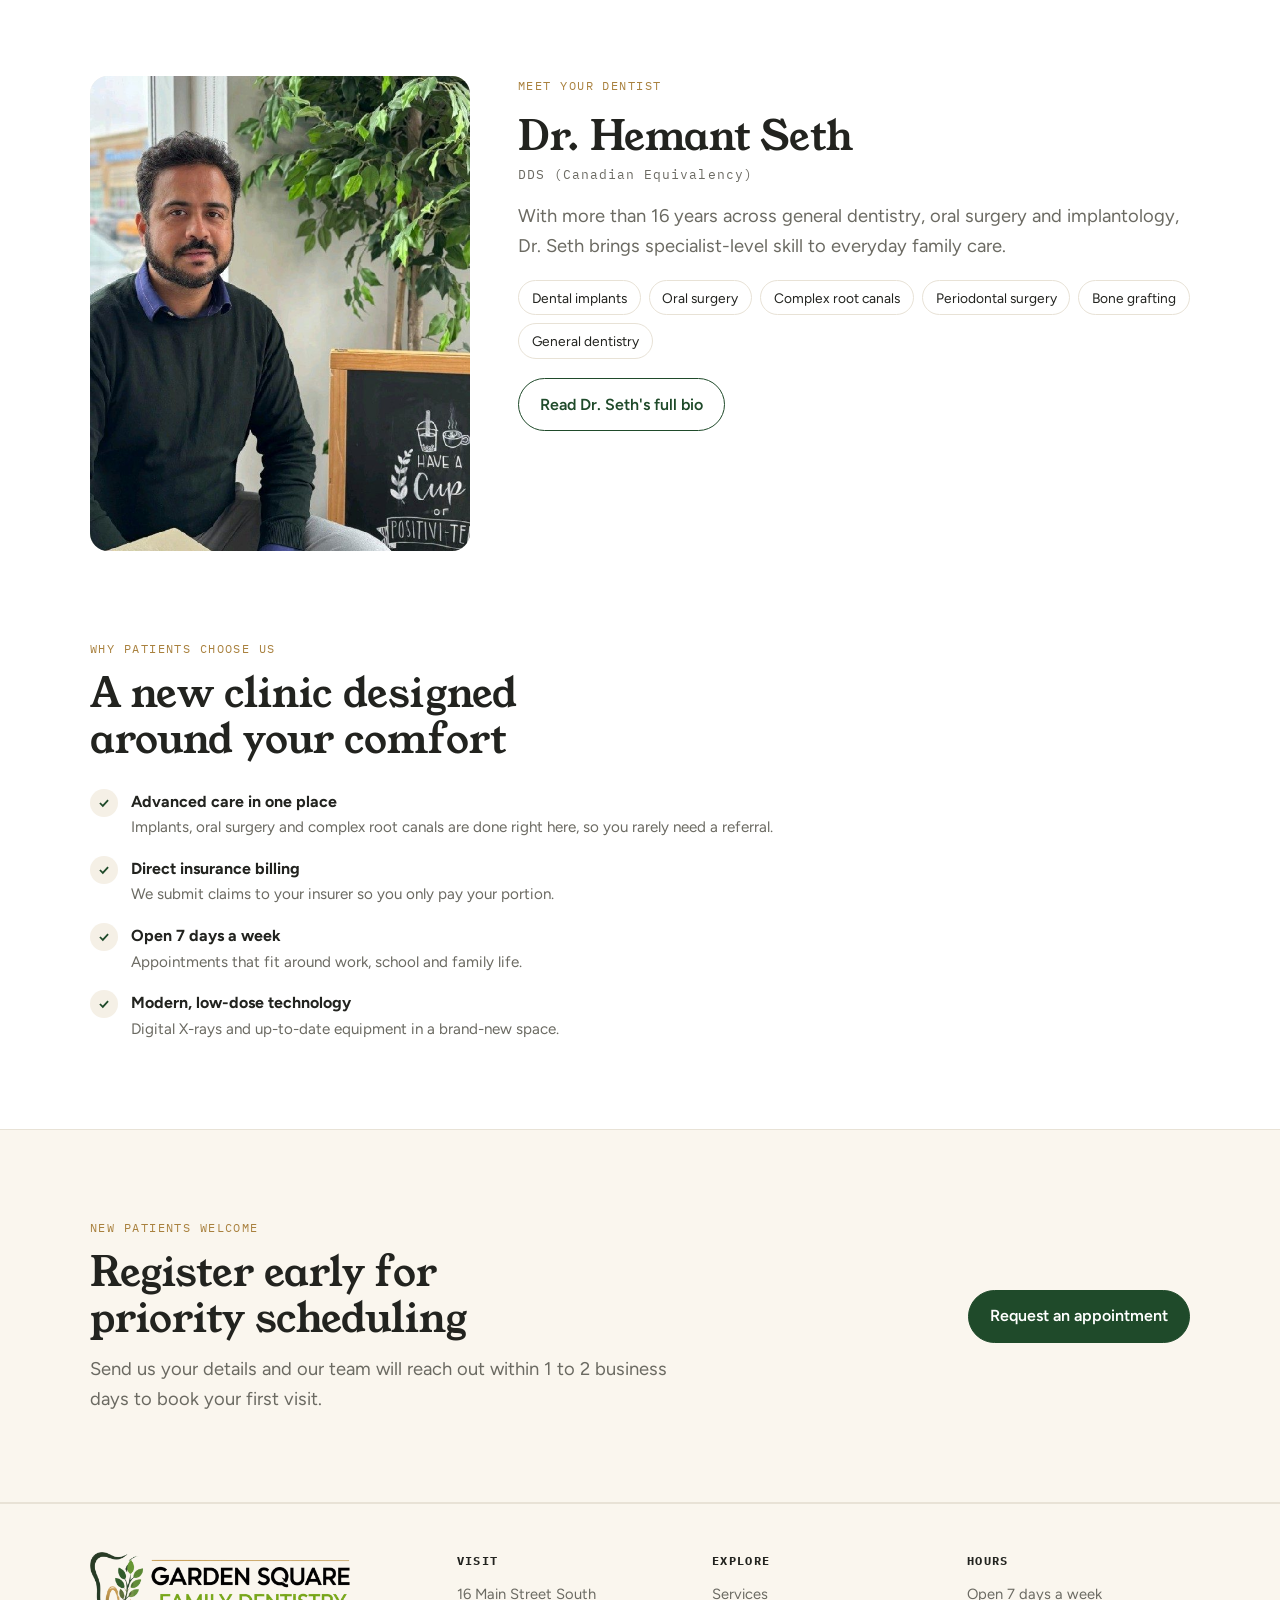
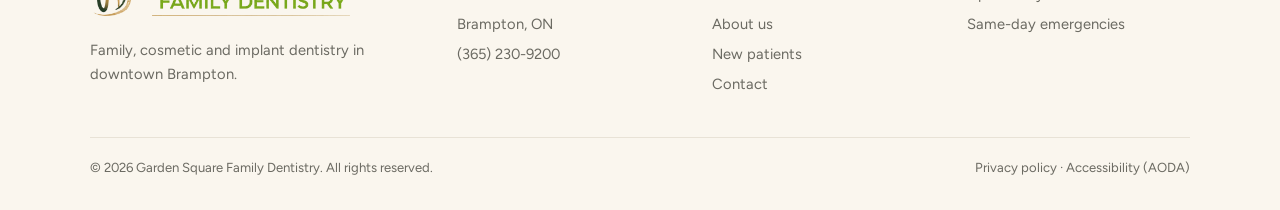
==== commit a4cb90fc: "Add CDCP popup to home page Co-Authored-By: Claude Opus 5.5 <noreply@anthropic.com> Claude-Session: " ====
--- a/index.html
+++ b/index.html
@@ -274,6 +274,41 @@
   <div class="legal"><span>© 2026 Garden Square Family Dentistry. All rights reserved.</span><span>Privacy policy · Accessibility (AODA)</span></div>
 </div></footer>
 
+<dialog class="cdcp" id="cdcpPopup" aria-labelledby="cdcpTitle">
+  <button class="cdcp-close" type="button" data-cdcp-close aria-label="Close">&times;</button>
+  <div class="cdcp-top">
+    <div class="cdcp-head">
+      <span class="cdcp-kicker">Now accepting</span>
+      <h2 id="cdcpTitle" tabindex="-1" autofocus><span class="cdcp-big">CDCP</span> patients</h2>
+      <p>Canadian Dental Care Plan (CDCP)</p>
+    </div>
+    <svg class="cdcp-mark" viewBox="0 0 120 120" aria-hidden="true">
+      <circle cx="60" cy="60" r="56" fill="currentColor" opacity=".14"/>
+      <path d="M41 30c-10 0-17 8-17 19 0 11 4 18 7 29 3 11 5 20 10 20s7-9 9-18c1-5 4-8 10-8s9 3 10 8c2 9 4 18 9 18s7-9 10-20c3-11 7-18 7-29 0-11-7-19-17-19-7 0-12 4-19 4s-12-4-19-4z" fill="#fff" stroke="currentColor" stroke-width="4" stroke-linejoin="round"/>
+      <path d="M60 42l3 7 6-3-2 7 6 1-6 4 2 3-6-1v6h-3v-6l-6 1 2-3-6-4 6-1-2-7 6 3z" fill="#1F4A2A"/>
+      <ellipse cx="60" cy="64" rx="52" ry="14" fill="none" stroke="currentColor" stroke-width="4" transform="rotate(-14 60 64)" opacity=".9"/>
+    </svg>
+  </div>
+  <div class="cdcp-body">
+    <h3>Quality dental care, now more accessible.</h3>
+    <p>We are pleased to accept CDCP patients and help eligible Canadians get the dental care they need.</p>
+    <ul class="cdcp-list">
+      <li><span class="cdcp-ic"><svg viewBox="0 0 24 24"><path d="M8 3C5.5 3 4 5 4 7.6c0 2.6 1 4.3 1.7 7C6.4 17.3 7 21 8.2 21s1.7-2.2 2.2-4.4c.2-1.2.8-1.9 1.6-1.9s1.4.7 1.6 1.9c.5 2.2 1 4.4 2.2 4.4s1.8-3.7 2.5-6.4c.7-2.7 1.7-4.4 1.7-7C20 5 18.5 3 16 3c-1.7 0-2.6 1-4 1s-2.3-1-4-1z"/></svg></span><div><strong>Preventive care</strong><span>Check-ups, cleanings, fluoride and more</span></div></li>
+      <li><span class="cdcp-ic"><svg viewBox="0 0 24 24"><path d="M8 3C5.5 3 4 5 4 7.6c0 2.6 1 4.3 1.7 7C6.4 17.3 7 21 8.2 21s1.7-2.2 2.2-4.4c.2-1.2.8-1.9 1.6-1.9s1.4.7 1.6 1.9c.5 2.2 1 4.4 2.2 4.4s1.8-3.7 2.5-6.4c.7-2.7 1.7-4.4 1.7-7C20 5 18.5 3 16 3c-1.7 0-2.6 1-4 1s-2.3-1-4-1z"/><path d="M14 7l2-2"/></svg></span><div><strong>Restorative care</strong><span>Fillings, crowns, root canals and more</span></div></li>
+      <li><span class="cdcp-ic"><svg viewBox="0 0 24 24"><path d="M7 3h10c1.5 0 2.5 1.2 2.2 2.8L18.5 9H5.5l-.7-3.2C4.5 4.2 5.5 3 7 3z"/><path d="M8 9l1 3h6l1-3M9.5 12l.5 2h4l.5-2M10 14l.5 2h3l.5-2M10.5 16l1.5 5 1.5-5"/></svg></span><div><strong>Implants</strong><span>Restore your smile and confidence</span></div></li>
+      <li><span class="cdcp-ic"><svg viewBox="0 0 24 24"><path d="M3 9c2-2 5-3 9-3s7 1 9 3c-.5 4-4 7-9 7s-8.5-3-9-7z"/><path d="M7 7.2v5.6M10 6.5v6.8M14 6.5v6.8M17 7.2v5.6M3.5 10.5h17"/></svg></span><div><strong>Cosmetic &amp; orthodontic</strong><span>Invisalign, veneers and more</span></div></li>
+    </ul>
+    <div class="cdcp-elig">
+      <svg viewBox="0 0 24 24" aria-hidden="true"><rect x="5" y="4" width="14" height="17" rx="2"/><path d="M9 4V3h6v1M8.5 9.5l1 1 2-2M8.5 14.5l1 1 2-2M13.5 10h2.5M13.5 15h2.5"/></svg>
+      <div><strong>CDCP eligibility</strong><span>We can help you understand your eligibility and coverage. No stress, just great care.</span></div>
+    </div>
+    <div class="cdcp-actions">
+      <a class="btn btn-primary" href="/contact" data-cdcp-dismiss>Book an appointment</a>
+      <a class="btn btn-ghost" href="tel:+13652309200">Call (365) 230-9200</a>
+    </div>
+  </div>
+</dialog>
+
 <script src="/script.js" defer></script>
 </body>
 </html>
--- a/styles.css
+++ b/styles.css
@@ -213,3 +213,38 @@
 .topbar a{text-decoration:none}
 .hp{position:absolute;left:-9999px}
 .ok.err{background:#FBEDEA}
+
+/* CDCP popup (home page) */
+.cdcp{--cdcp-light:#CFE6B8;width:min(560px,calc(100% - 32px));max-height:calc(100dvh - 32px);padding:0;border:0;border-radius:20px;background:var(--surface);color:var(--ink);box-shadow:0 30px 80px -20px rgba(20,40,25,.45);overflow:auto}
+.cdcp::backdrop{background:rgba(23,32,24,.55);backdrop-filter:blur(2px)}
+.cdcp-close{position:absolute;top:10px;right:12px;width:38px;height:38px;border-radius:50%;border:0;background:rgba(255,255,255,.16);color:#fff;font-size:1.6rem;line-height:1;cursor:pointer;z-index:1}
+.cdcp-close:hover{background:rgba(255,255,255,.28)}
+.cdcp-top{background:var(--spruce);color:#fff;display:grid;grid-template-columns:1fr auto;align-items:center;gap:1rem;padding:1.8rem 1.8rem 1.6rem}
+.cdcp-head{display:grid;gap:.2rem;min-width:0}
+.cdcp-kicker{font-weight:700;font-size:1.05rem;letter-spacing:.06em;text-transform:uppercase}
+.cdcp-head h2{font-family:var(--body);font-weight:800;font-size:1.5rem;letter-spacing:.06em;text-transform:uppercase;line-height:1;display:grid;gap:.1rem}
+.cdcp-big{font-size:clamp(3.4rem,13vw,4.6rem);color:var(--cdcp-light);letter-spacing:.02em;line-height:.95}
+.cdcp-head p{font-size:.95rem;opacity:.9;margin-top:.35rem}
+.cdcp-mark{width:118px;height:118px;color:var(--cdcp-light);flex:none}
+.cdcp-body{padding:1.5rem 1.8rem 1.8rem;display:grid;gap:1rem}
+.cdcp-body h3{font-family:var(--body);font-weight:700;font-size:1.2rem;color:var(--spruce)}
+.cdcp-body>p{color:var(--muted);margin-top:-.5rem}
+.cdcp-list{list-style:none;margin:0;padding:0;display:grid;grid-template-columns:1fr 1fr;gap:1rem 1.2rem}
+.cdcp-list li{display:flex;gap:.7rem;align-items:flex-start;min-width:0}
+.cdcp-ic{width:42px;height:42px;border-radius:50%;background:#E4F0DA;display:grid;place-items:center;flex:none}
+.cdcp-ic svg,.cdcp-elig svg{width:22px;height:22px;fill:none;stroke:var(--spruce);stroke-width:1.6;stroke-linecap:round;stroke-linejoin:round}
+.cdcp-list strong{display:block;font-size:.8rem;letter-spacing:.06em;text-transform:uppercase;color:var(--spruce)}
+.cdcp-list span{font-size:.88rem;color:var(--muted);line-height:1.4}
+.cdcp-elig{display:flex;gap:.9rem;align-items:center;background:#EEF5E8;border-radius:12px;padding:.9rem 1rem}
+.cdcp-elig svg{width:34px;height:34px;flex:none}
+.cdcp-elig strong{display:block;font-size:.8rem;letter-spacing:.06em;text-transform:uppercase;color:var(--spruce)}
+.cdcp-elig span{font-size:.88rem;color:var(--muted);line-height:1.4}
+.cdcp-actions{display:flex;flex-wrap:wrap;gap:.6rem;margin-top:.2rem}
+@media (max-width:520px){
+  .cdcp-top{padding:1.5rem 1.3rem 1.3rem}.cdcp-body{padding:1.3rem}
+  .cdcp-mark{width:84px;height:84px}
+  .cdcp-list{grid-template-columns:1fr}
+  .cdcp-actions .btn{flex:1 1 100%;justify-content:center}
+}
+@media (prefers-reduced-motion:no-preference){.cdcp[open]{animation:cdcpIn .35s ease}@keyframes cdcpIn{from{opacity:0;transform:translateY(14px) scale(.98)}to{opacity:1;transform:none}}}
+.cdcp-head h2:focus{outline:none}
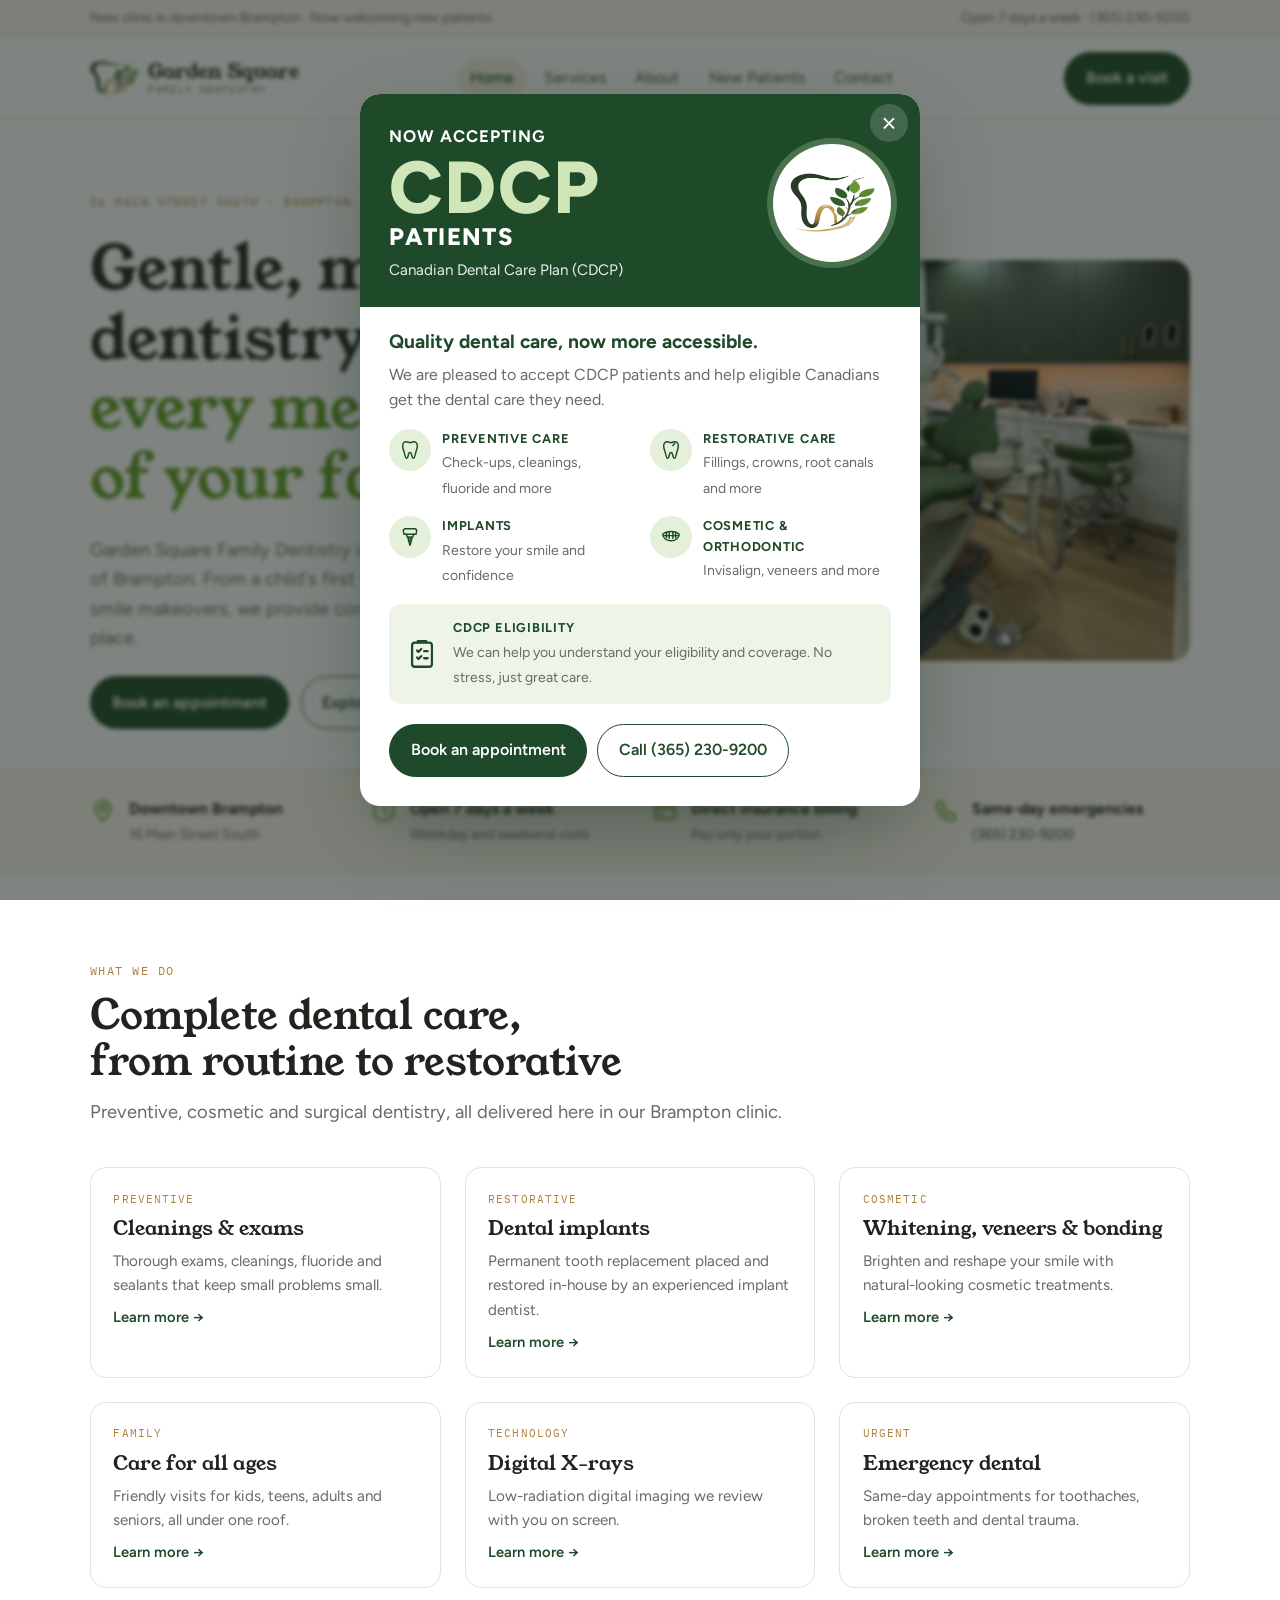
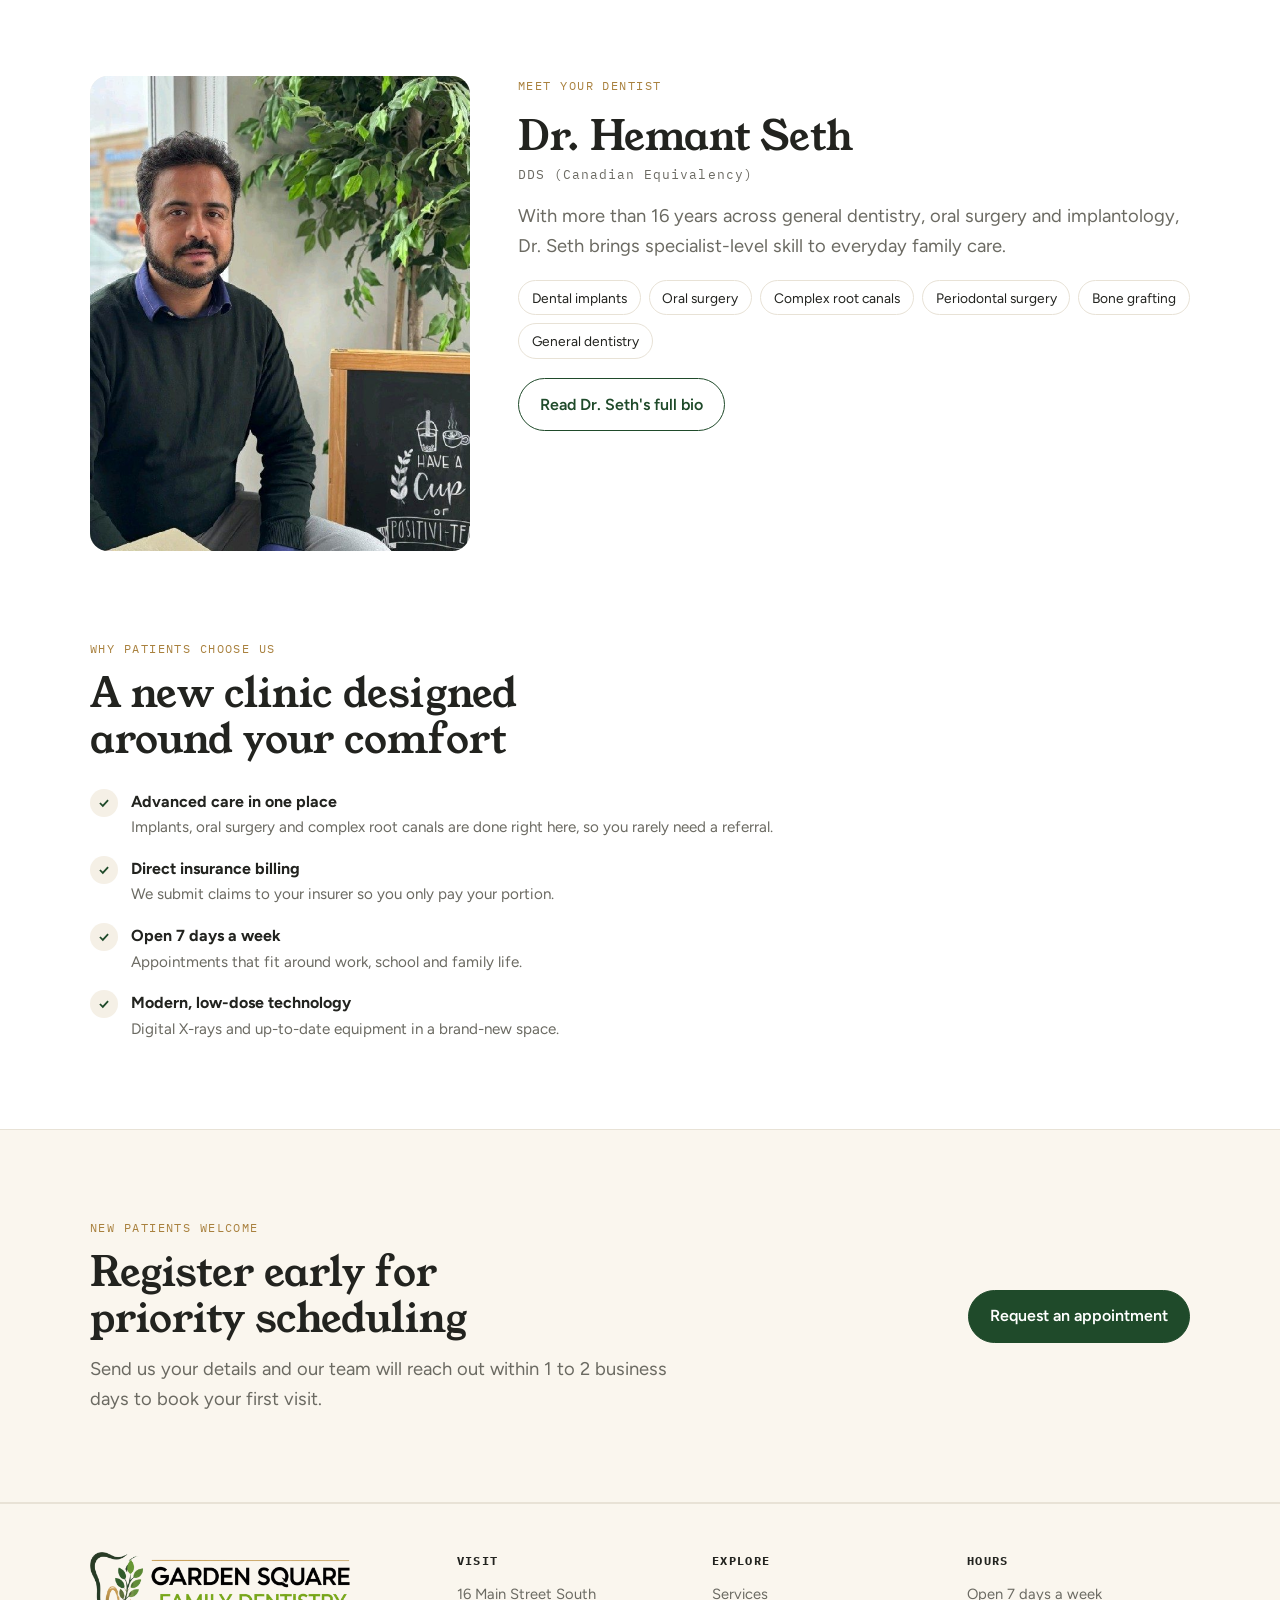
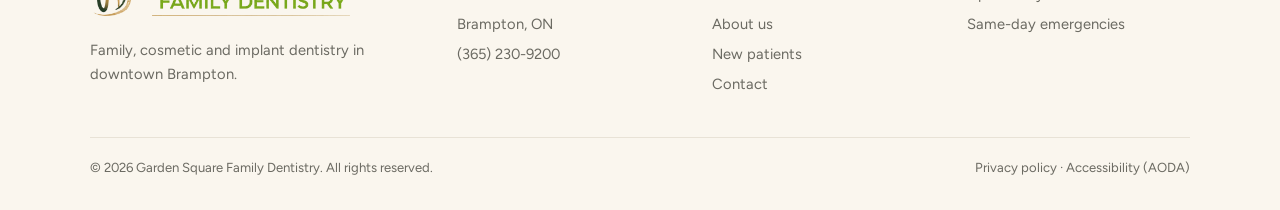
==== commit ac4b4b9a: "Use Garden Square logo in CDCP popup Co-Authored-By: Claude Opus 5.5 <noreply@anthropic.com> Claude-" ====
--- a/index.html
+++ b/index.html
@@ -282,12 +282,7 @@
       <h2 id="cdcpTitle" tabindex="-1" autofocus><span class="cdcp-big">CDCP</span> patients</h2>
       <p>Canadian Dental Care Plan (CDCP)</p>
     </div>
-    <svg class="cdcp-mark" viewBox="0 0 120 120" aria-hidden="true">
-      <circle cx="60" cy="60" r="56" fill="currentColor" opacity=".14"/>
-      <path d="M41 30c-10 0-17 8-17 19 0 11 4 18 7 29 3 11 5 20 10 20s7-9 9-18c1-5 4-8 10-8s9 3 10 8c2 9 4 18 9 18s7-9 10-20c3-11 7-18 7-29 0-11-7-19-17-19-7 0-12 4-19 4s-12-4-19-4z" fill="#fff" stroke="currentColor" stroke-width="4" stroke-linejoin="round"/>
-      <path d="M60 42l3 7 6-3-2 7 6 1-6 4 2 3-6-1v6h-3v-6l-6 1 2-3-6-4 6-1-2-7 6 3z" fill="#1F4A2A"/>
-      <ellipse cx="60" cy="64" rx="52" ry="14" fill="none" stroke="currentColor" stroke-width="4" transform="rotate(-14 60 64)" opacity=".9"/>
-    </svg>
+    <span class="cdcp-mark" aria-hidden="true"><img src="/images/logo-mark.png" width="128" height="90" alt=""></span>
   </div>
   <div class="cdcp-body">
     <h3>Quality dental care, now more accessible.</h3>
--- a/styles.css
+++ b/styles.css
@@ -225,7 +225,8 @@
 .cdcp-head h2{font-family:var(--body);font-weight:800;font-size:1.5rem;letter-spacing:.06em;text-transform:uppercase;line-height:1;display:grid;gap:.1rem}
 .cdcp-big{font-size:clamp(3.4rem,13vw,4.6rem);color:var(--cdcp-light);letter-spacing:.02em;line-height:.95}
 .cdcp-head p{font-size:.95rem;opacity:.9;margin-top:.35rem}
-.cdcp-mark{width:118px;height:118px;color:var(--cdcp-light);flex:none}
+.cdcp-mark{width:118px;height:118px;border-radius:50%;background:#fff;box-shadow:0 0 0 6px rgba(207,230,184,.25);display:grid;place-items:center;flex:none}
+.cdcp-mark img{width:72%;height:auto}
 .cdcp-body{padding:1.5rem 1.8rem 1.8rem;display:grid;gap:1rem}
 .cdcp-body h3{font-family:var(--body);font-weight:700;font-size:1.2rem;color:var(--spruce)}
 .cdcp-body>p{color:var(--muted);margin-top:-.5rem}
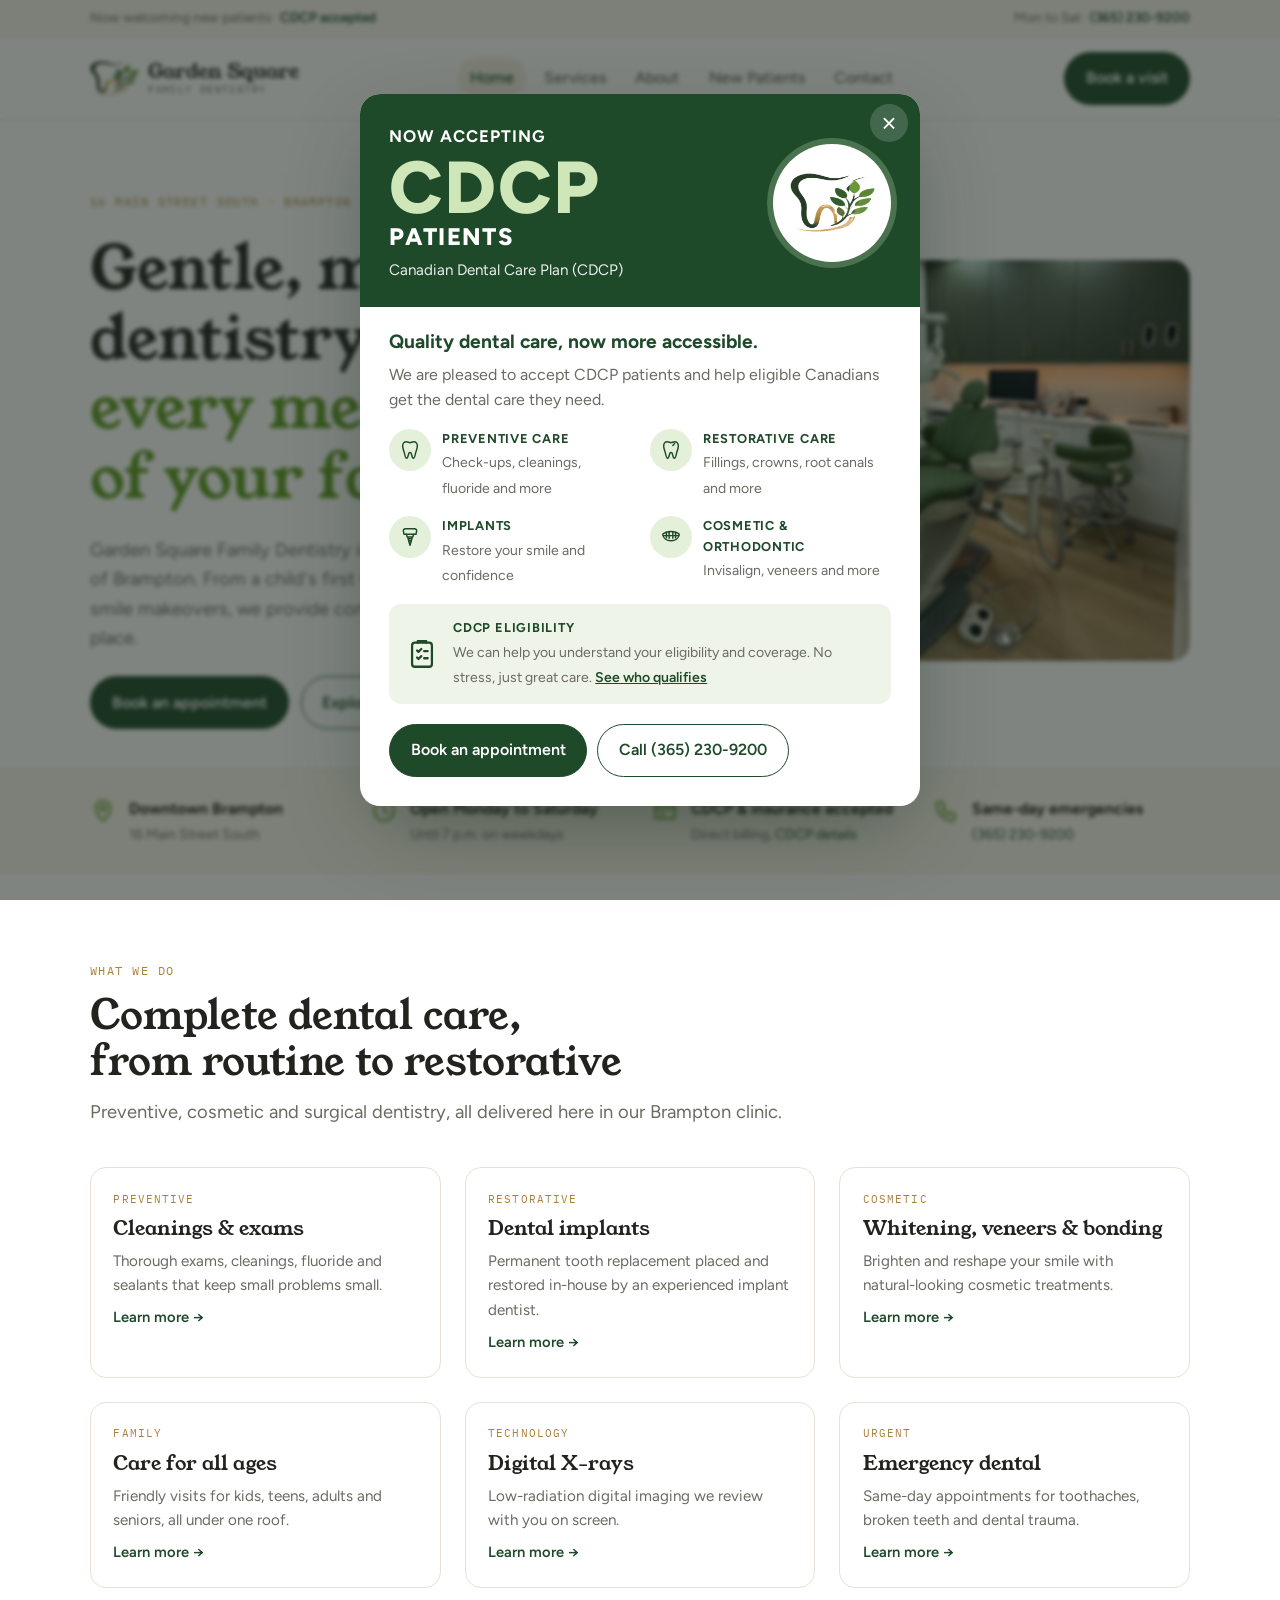
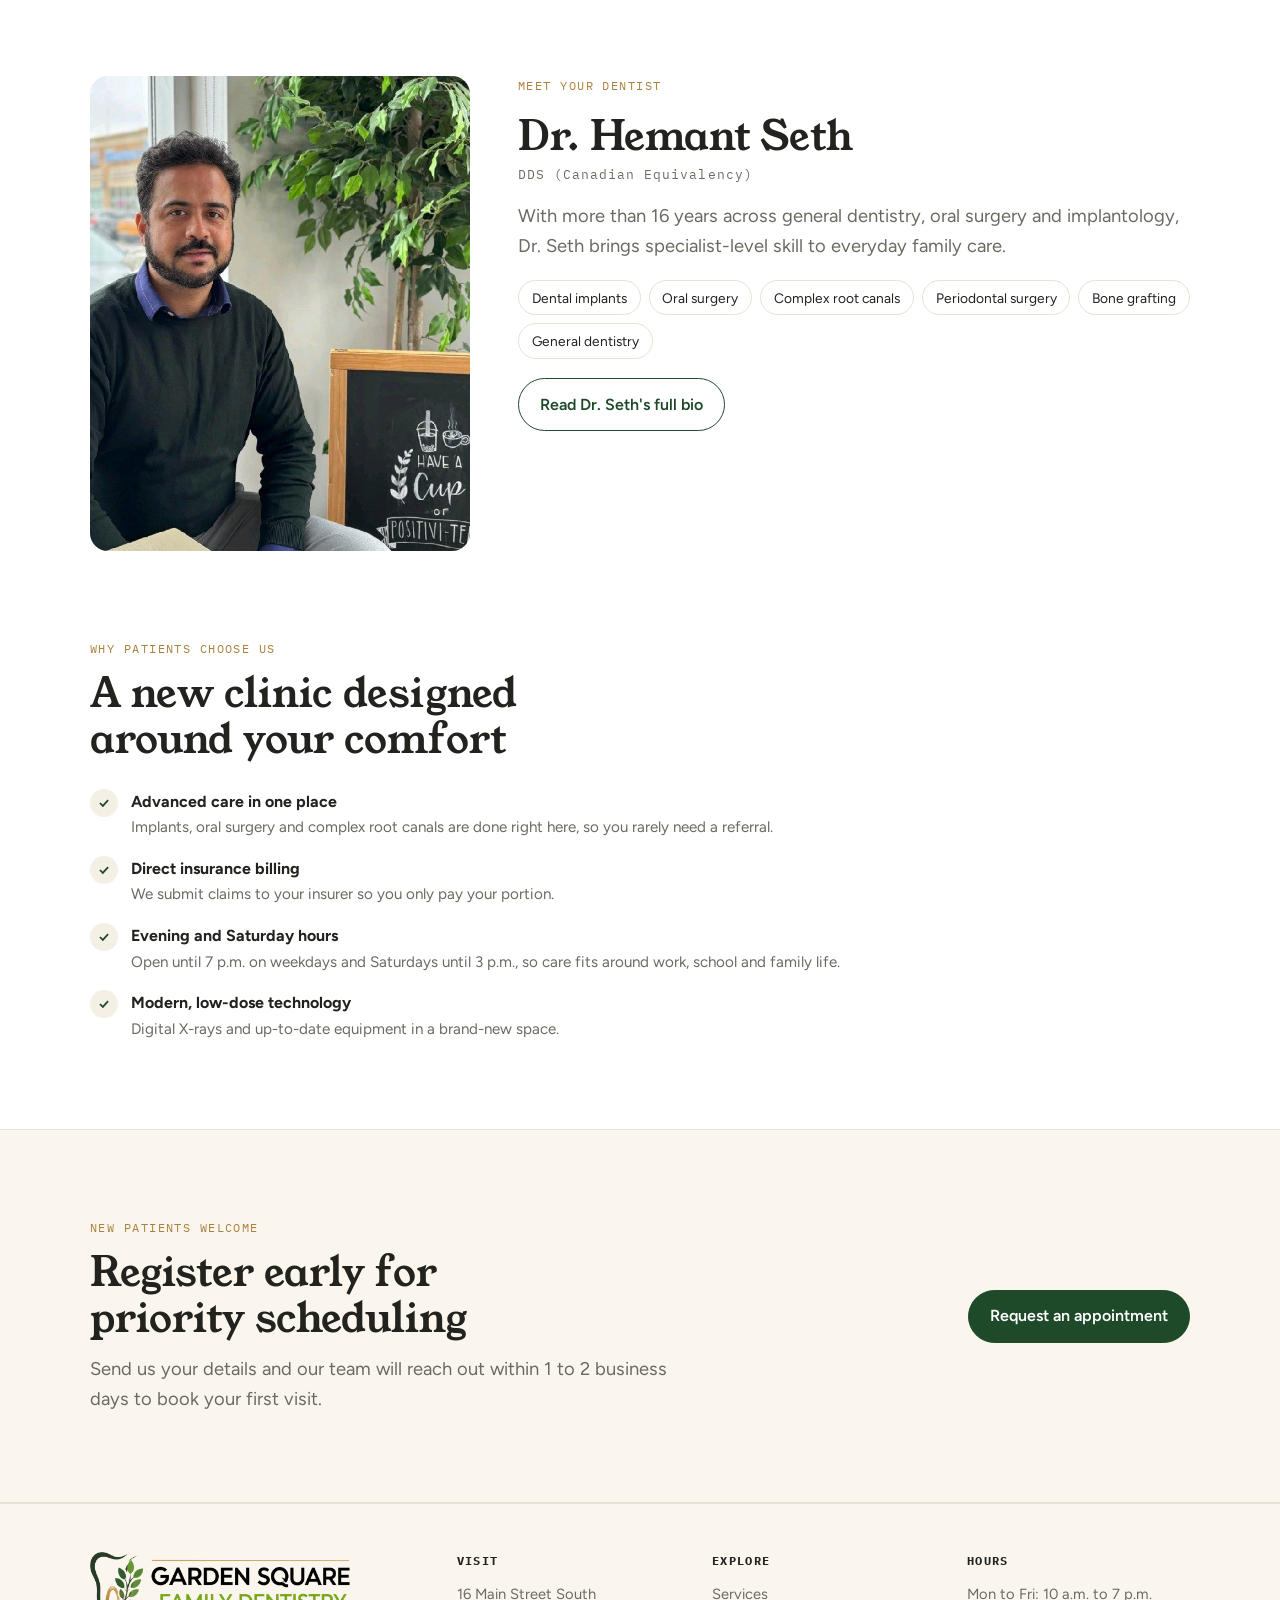
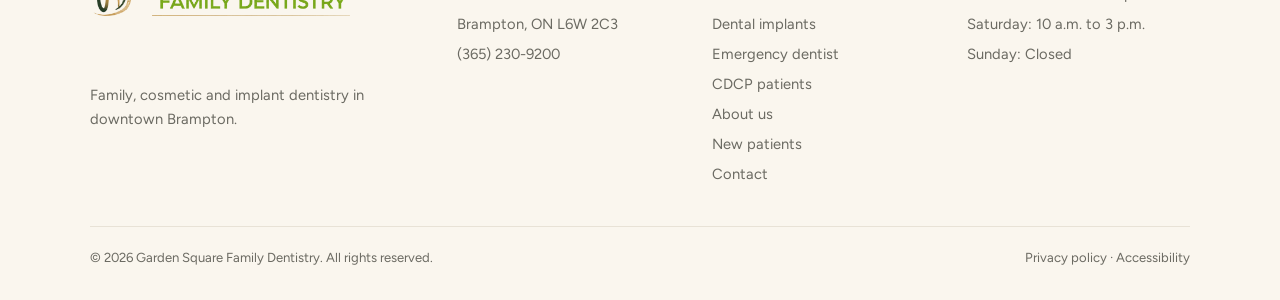
==== commit 9f4b4b6a: "SEO update: real hours and postal code, CDCP across site, new CDCP, implants, emergency and privacy " ====
--- a/index.html
+++ b/index.html
@@ -4,7 +4,7 @@
 <meta charset="utf-8">
 <meta name="viewport" content="width=device-width, initial-scale=1, viewport-fit=cover">
 <title>Garden Square Family Dentistry | Dentist in Brampton, ON</title>
-<meta name="description" content="Family dentist in downtown Brampton at 16 Main Street South. Cleanings, dental implants, root canals, cosmetic and emergency dentistry. Open 7 days, direct billing.">
+<meta name="description" content="Family dentist in downtown Brampton at 16 Main Street South. Now accepting CDCP patients. Cleanings, dental implants, root canals, cosmetic and emergency dentistry. Open Monday to Saturday.">
 <link rel="canonical" href="https://gardensquarefamilydentistry.ca/">
 <meta name="robots" content="index, follow, max-image-preview:large">
 <meta name="theme-color" content="#FFFFFF">
@@ -14,7 +14,7 @@
 <meta property="og:site_name" content="Garden Square Family Dentistry">
 <meta property="og:locale" content="en_CA">
 <meta property="og:title" content="Garden Square Family Dentistry | Dentist in Brampton, ON">
-<meta property="og:description" content="Family dentist in downtown Brampton at 16 Main Street South. Cleanings, dental implants, root canals, cosmetic and emergency dentistry. Open 7 days, direct billing.">
+<meta property="og:description" content="Family dentist in downtown Brampton at 16 Main Street South. Now accepting CDCP patients. Cleanings, dental implants, root canals, cosmetic and emergency dentistry. Open Monday to Saturday.">
 <meta property="og:url" content="https://gardensquarefamilydentistry.ca/">
 <meta property="og:image" content="https://gardensquarefamilydentistry.ca/images/og-image.jpg">
 <meta property="og:image:width" content="1200">
@@ -22,7 +22,7 @@
 <meta property="og:image:alt" content="Garden Square Family Dentistry logo">
 <meta name="twitter:card" content="summary_large_image">
 <meta name="twitter:title" content="Garden Square Family Dentistry | Dentist in Brampton, ON">
-<meta name="twitter:description" content="Family dentist in downtown Brampton at 16 Main Street South. Cleanings, dental implants, root canals, cosmetic and emergency dentistry. Open 7 days, direct billing.">
+<meta name="twitter:description" content="Family dentist in downtown Brampton at 16 Main Street South. Now accepting CDCP patients. Cleanings, dental implants, root canals, cosmetic and emergency dentistry. Open Monday to Saturday.">
 <meta name="twitter:image" content="https://gardensquarefamilydentistry.ca/images/og-image.jpg">
 <link rel="icon" href="/favicon.ico" sizes="32x32">
 <link rel="icon" type="image/png" sizes="32x32" href="/favicon-32x32.png">
@@ -48,7 +48,7 @@
     "https://gardensquarefamilydentistry.ca/images/og-image.jpg",
     "https://gardensquarefamilydentistry.ca/images/hero.jpg"
    ],
-   "description": "Family, cosmetic and implant dentistry in downtown Brampton, Ontario. Direct insurance billing, open 7 days a week, same-day emergency appointments.",
+   "description": "Family, cosmetic and implant dentistry in downtown Brampton, Ontario. Now accepting Canadian Dental Care Plan (CDCP) patients. Direct insurance billing, evening and Saturday hours, same-day emergency appointments.",
    "telephone": "+1-365-230-9200",
    "email": "info@gardensquarefamilydentistry.com",
    "address": {
@@ -56,7 +56,8 @@
     "streetAddress": "16 Main Street South",
     "addressLocality": "Brampton",
     "addressRegion": "ON",
-    "addressCountry": "CA"
+    "addressCountry": "CA",
+    "postalCode": "L6W 2C3"
    },
    "areaServed": [
     {
@@ -74,7 +75,7 @@
    ],
    "priceRange": "$$",
    "currenciesAccepted": "CAD",
-   "paymentAccepted": "Cash, Debit, Credit Card, Insurance",
+   "paymentAccepted": "Cash, Debit, Credit Card, Insurance, Canadian Dental Care Plan (CDCP)",
    "founder": {
     "@id": "https://gardensquarefamilydentistry.ca/about#dr-hemant-seth"
    },
@@ -138,7 +139,28 @@
      "@type": "MedicalProcedure",
      "name": "Bone grafting"
     }
-   ]
+   ],
+   "openingHoursSpecification": [
+    {
+     "@type": "OpeningHoursSpecification",
+     "dayOfWeek": [
+      "Monday",
+      "Tuesday",
+      "Wednesday",
+      "Thursday",
+      "Friday"
+     ],
+     "opens": "10:00",
+     "closes": "19:00"
+    },
+    {
+     "@type": "OpeningHoursSpecification",
+     "dayOfWeek": "Saturday",
+     "opens": "10:00",
+     "closes": "15:00"
+    }
+   ],
+   "hasMap": "https://www.google.com/maps/search/?api=1&query=16+Main+St+S+Brampton+ON+L6W+2C3"
   },
   {
    "@type": "Person",
@@ -167,8 +189,8 @@
 <body>
 <header class="site">
   <div class="topbar"><div class="wrap">
-    <span>New clinic in downtown Brampton · Now welcoming new patients</span>
-    <span>Open 7 days a week · <a href="tel:+13652309200">(365) 230-9200</a></span>
+    <span>Now welcoming new patients · <a href="/cdcp">CDCP accepted</a></span>
+    <span>Mon to Sat · <a href="tel:+13652309200">(365) 230-9200</a></span>
   </div></div>
   <div class="wrap nav">
     <a class="brand" href="/">
@@ -206,8 +228,8 @@
 
   <div class="strip"><div class="wrap strip-grid">
     <div class="strip-item"><svg viewBox="0 0 24 24" aria-hidden="true"><path d="M12 21s-7-6.2-7-11.5A7 7 0 0 1 19 9.5C19 14.8 12 21 12 21z"/><circle cx="12" cy="9.5" r="2.5"/></svg><div><strong>Downtown Brampton</strong><span>16 Main Street South</span></div></div>
-    <div class="strip-item"><svg viewBox="0 0 24 24" aria-hidden="true"><circle cx="12" cy="12" r="9"/><path d="M12 7v5l3 2"/></svg><div><strong>Open 7 days a week</strong><span>Weekday and weekend visits</span></div></div>
-    <div class="strip-item"><svg viewBox="0 0 24 24" aria-hidden="true"><rect x="3" y="6" width="18" height="13" rx="2"/><path d="M3 10h18M7 15h4"/></svg><div><strong>Direct insurance billing</strong><span>Pay only your portion</span></div></div>
+    <div class="strip-item"><svg viewBox="0 0 24 24" aria-hidden="true"><circle cx="12" cy="12" r="9"/><path d="M12 7v5l3 2"/></svg><div><strong>Open Monday to Saturday</strong><span>Until 7 p.m. on weekdays</span></div></div>
+    <div class="strip-item"><svg viewBox="0 0 24 24" aria-hidden="true"><rect x="3" y="6" width="18" height="13" rx="2"/><path d="M3 10h18M7 15h4"/></svg><div><strong>CDCP &amp; insurance accepted</strong><span>Direct billing, <a href="/cdcp">CDCP details</a></span></div></div>
     <div class="strip-item"><svg viewBox="0 0 24 24" aria-hidden="true"><path d="M5 4h4l2 5-2.5 1.5a11 11 0 0 0 5 5L15 13l5 2v4a2 2 0 0 1-2 2A16 16 0 0 1 3 6a2 2 0 0 1 2-2z"/></svg><div><strong>Same-day emergencies</strong><span><a href="tel:+13652309200">(365) 230-9200</a></span></div></div>
   </div></div>
 
@@ -219,11 +241,11 @@
     </div>
     <div class="svc-grid">
       <div class="svc"><div class="svc-body"><span class="tag">Preventive</span><h3>Cleanings &amp; exams</h3><p>Thorough exams, cleanings, fluoride and sealants that keep small problems small.</p><a href="/services">Learn more →</a></div></div>
-      <div class="svc"><div class="svc-body"><span class="tag">Restorative</span><h3>Dental implants</h3><p>Permanent tooth replacement placed and restored in-house by an experienced implant dentist.</p><a href="/services">Learn more →</a></div></div>
+      <div class="svc"><div class="svc-body"><span class="tag">Restorative</span><h3>Dental implants</h3><p>Permanent tooth replacement placed and restored in-house by an experienced implant dentist.</p><a href="/dental-implants">Learn more →</a></div></div>
       <div class="svc"><div class="svc-body"><span class="tag">Cosmetic</span><h3>Whitening, veneers &amp; bonding</h3><p>Brighten and reshape your smile with natural-looking cosmetic treatments.</p><a href="/services">Learn more →</a></div></div>
       <div class="svc"><div class="svc-body"><span class="tag">Family</span><h3>Care for all ages</h3><p>Friendly visits for kids, teens, adults and seniors, all under one roof.</p><a href="/services">Learn more →</a></div></div>
       <div class="svc"><div class="svc-body"><span class="tag">Technology</span><h3>Digital X-rays</h3><p>Low-radiation digital imaging we review with you on screen.</p><a href="/services">Learn more →</a></div></div>
-      <div class="svc"><div class="svc-body"><span class="tag">Urgent</span><h3>Emergency dental</h3><p>Same-day appointments for toothaches, broken teeth and dental trauma.</p><a href="/services">Learn more →</a></div></div>
+      <div class="svc"><div class="svc-body"><span class="tag">Urgent</span><h3>Emergency dental</h3><p>Same-day appointments for toothaches, broken teeth and dental trauma.</p><a href="/emergency-dentist">Learn more →</a></div></div>
     </div>
   </div></section>
 
@@ -247,7 +269,7 @@
       <ul class="checks">
         <li><div><strong>Advanced care in one place</strong><span>Implants, oral surgery and complex root canals are done right here, so you rarely need a referral.</span></div></li>
         <li><div><strong>Direct insurance billing</strong><span>We submit claims to your insurer so you only pay your portion.</span></div></li>
-        <li><div><strong>Open 7 days a week</strong><span>Appointments that fit around work, school and family life.</span></div></li>
+        <li><div><strong>Evening and Saturday hours</strong><span>Open until 7 p.m. on weekdays and Saturdays until 3 p.m., so care fits around work, school and family life.</span></div></li>
         <li><div><strong>Modern, low-dose technology</strong><span>Digital X-rays and up-to-date equipment in a brand-new space.</span></div></li>
       </ul>
     </div>
@@ -265,13 +287,14 @@
       <span class="foot-logo"><img src="/images/logo.png" width="900" height="222" alt="Garden Square Family Dentistry" loading="lazy"></span>
       <p>Family, cosmetic and implant dentistry in downtown Brampton.</p>
     </div>
-    <div><h4>Visit</h4><ul><li>16 Main Street South</li><li>Brampton, ON</li><li>(365) 230-9200</li></ul></div>
+    <div><h4>Visit</h4><ul><li>16 Main Street South</li><li>Brampton, ON L6W 2C3</li><li>(365) 230-9200</li></ul></div>
     <div><h4>Explore</h4><ul>
-      <li><a href="/services">Services</a></li><li><a href="/about">About us</a></li>
-      <li><a href="/new-patients">New patients</a></li><li><a href="/contact">Contact</a></li></ul></div>
-    <div><h4>Hours</h4><ul><li>Open 7 days a week</li><li>Same-day emergencies</li></ul></div>
+      <li><a href="/services">Services</a></li><li><a href="/dental-implants">Dental implants</a></li>
+      <li><a href="/emergency-dentist">Emergency dentist</a></li><li><a href="/cdcp">CDCP patients</a></li>
+      <li><a href="/about">About us</a></li><li><a href="/new-patients">New patients</a></li><li><a href="/contact">Contact</a></li></ul></div>
+    <div><h4>Hours</h4><ul><li>Mon to Fri: 10 a.m. to 7 p.m.</li><li>Saturday: 10 a.m. to 3 p.m.</li><li>Sunday: Closed</li></ul></div>
   </div>
-  <div class="legal"><span>© 2026 Garden Square Family Dentistry. All rights reserved.</span><span>Privacy policy · Accessibility (AODA)</span></div>
+  <div class="legal"><span>© 2026 Garden Square Family Dentistry. All rights reserved.</span><span><a href="/privacy-policy">Privacy policy</a> · <a href="/privacy-policy#accessibility">Accessibility</a></span></div>
 </div></footer>
 
 <dialog class="cdcp" id="cdcpPopup" aria-labelledby="cdcpTitle">
@@ -295,14 +318,19 @@
     </ul>
     <div class="cdcp-elig">
       <svg viewBox="0 0 24 24" aria-hidden="true"><rect x="5" y="4" width="14" height="17" rx="2"/><path d="M9 4V3h6v1M8.5 9.5l1 1 2-2M8.5 14.5l1 1 2-2M13.5 10h2.5M13.5 15h2.5"/></svg>
-      <div><strong>CDCP eligibility</strong><span>We can help you understand your eligibility and coverage. No stress, just great care.</span></div>
+      <div><strong>CDCP eligibility</strong><span>We can help you understand your eligibility and coverage. No stress, just great care. <a href="/cdcp">See who qualifies</a></span></div>
     </div>
     <div class="cdcp-actions">
-      <a class="btn btn-primary" href="/contact" data-cdcp-dismiss>Book an appointment</a>
+      <a class="btn btn-primary" href="/contact">Book an appointment</a>
       <a class="btn btn-ghost" href="tel:+13652309200">Call (365) 230-9200</a>
     </div>
   </div>
 </dialog>
+
+<div class="cdcp-bar" id="cdcpBar" hidden>
+  <button type="button" class="cdcp-bar-open" data-cdcp-open><strong>Now accepting CDCP patients</strong><span>Tap to learn more</span></button>
+  <button type="button" class="cdcp-bar-x" data-cdcp-bar-close aria-label="Close">&times;</button>
+</div>
 
 <script src="/script.js" defer></script>
 </body>
--- a/styles.css
+++ b/styles.css
@@ -249,3 +249,24 @@
 }
 @media (prefers-reduced-motion:no-preference){.cdcp[open]{animation:cdcpIn .35s ease}@keyframes cdcpIn{from{opacity:0;transform:translateY(14px) scale(.98)}to{opacity:1;transform:none}}}
 .cdcp-head h2:focus{outline:none}
+
+.topbar a{color:var(--spruce);font-weight:600}
+.legal a{text-decoration:none}.legal a:hover{color:var(--spruce);text-decoration:underline}
+
+.cdcp-elig a{color:var(--spruce);font-weight:600}
+/* mobile CDCP bar (keeps the page readable on phones) */
+.cdcp-bar{position:fixed;left:12px;right:12px;bottom:calc(12px + env(safe-area-inset-bottom,0px));z-index:30;display:flex;align-items:center;gap:.4rem;background:var(--spruce);color:#fff;border-radius:14px;padding:.35rem .35rem .35rem .4rem;box-shadow:0 14px 30px -10px rgba(20,40,25,.5)}
+.cdcp-bar-open{flex:1;display:grid;text-align:left;gap:0;background:none;border:0;color:inherit;font:inherit;padding:.45rem .6rem;cursor:pointer}
+.cdcp-bar-open strong{font-size:.95rem}
+.cdcp-bar-open span{font-size:.8rem;color:#CFE6B8}
+.cdcp-bar-x{width:36px;height:36px;border-radius:50%;border:0;background:rgba(255,255,255,.14);color:#fff;font-size:1.4rem;line-height:1;cursor:pointer;flex:none}
+.svc-list h3 a{color:inherit;text-decoration:none;border-bottom:1.5px solid var(--leaf)}
+.svc-list h3 a:hover{color:var(--spruce)}
+.legal-copy{display:grid;gap:.8rem;max-width:70ch}
+.legal-copy h2{font-size:1.4rem;margin-top:1.2rem}
+.legal-copy p{color:var(--muted)}
+.legal-copy a{color:var(--spruce)}
+.hours-tbl{border-collapse:collapse;font-variant-numeric:tabular-nums;width:100%;max-width:360px}
+.hours-tbl td{padding:.35rem 0;border-bottom:1px dashed var(--line)}
+.hours-tbl td:last-child{text-align:right;color:var(--muted)}
+[hidden]{display:none!important}
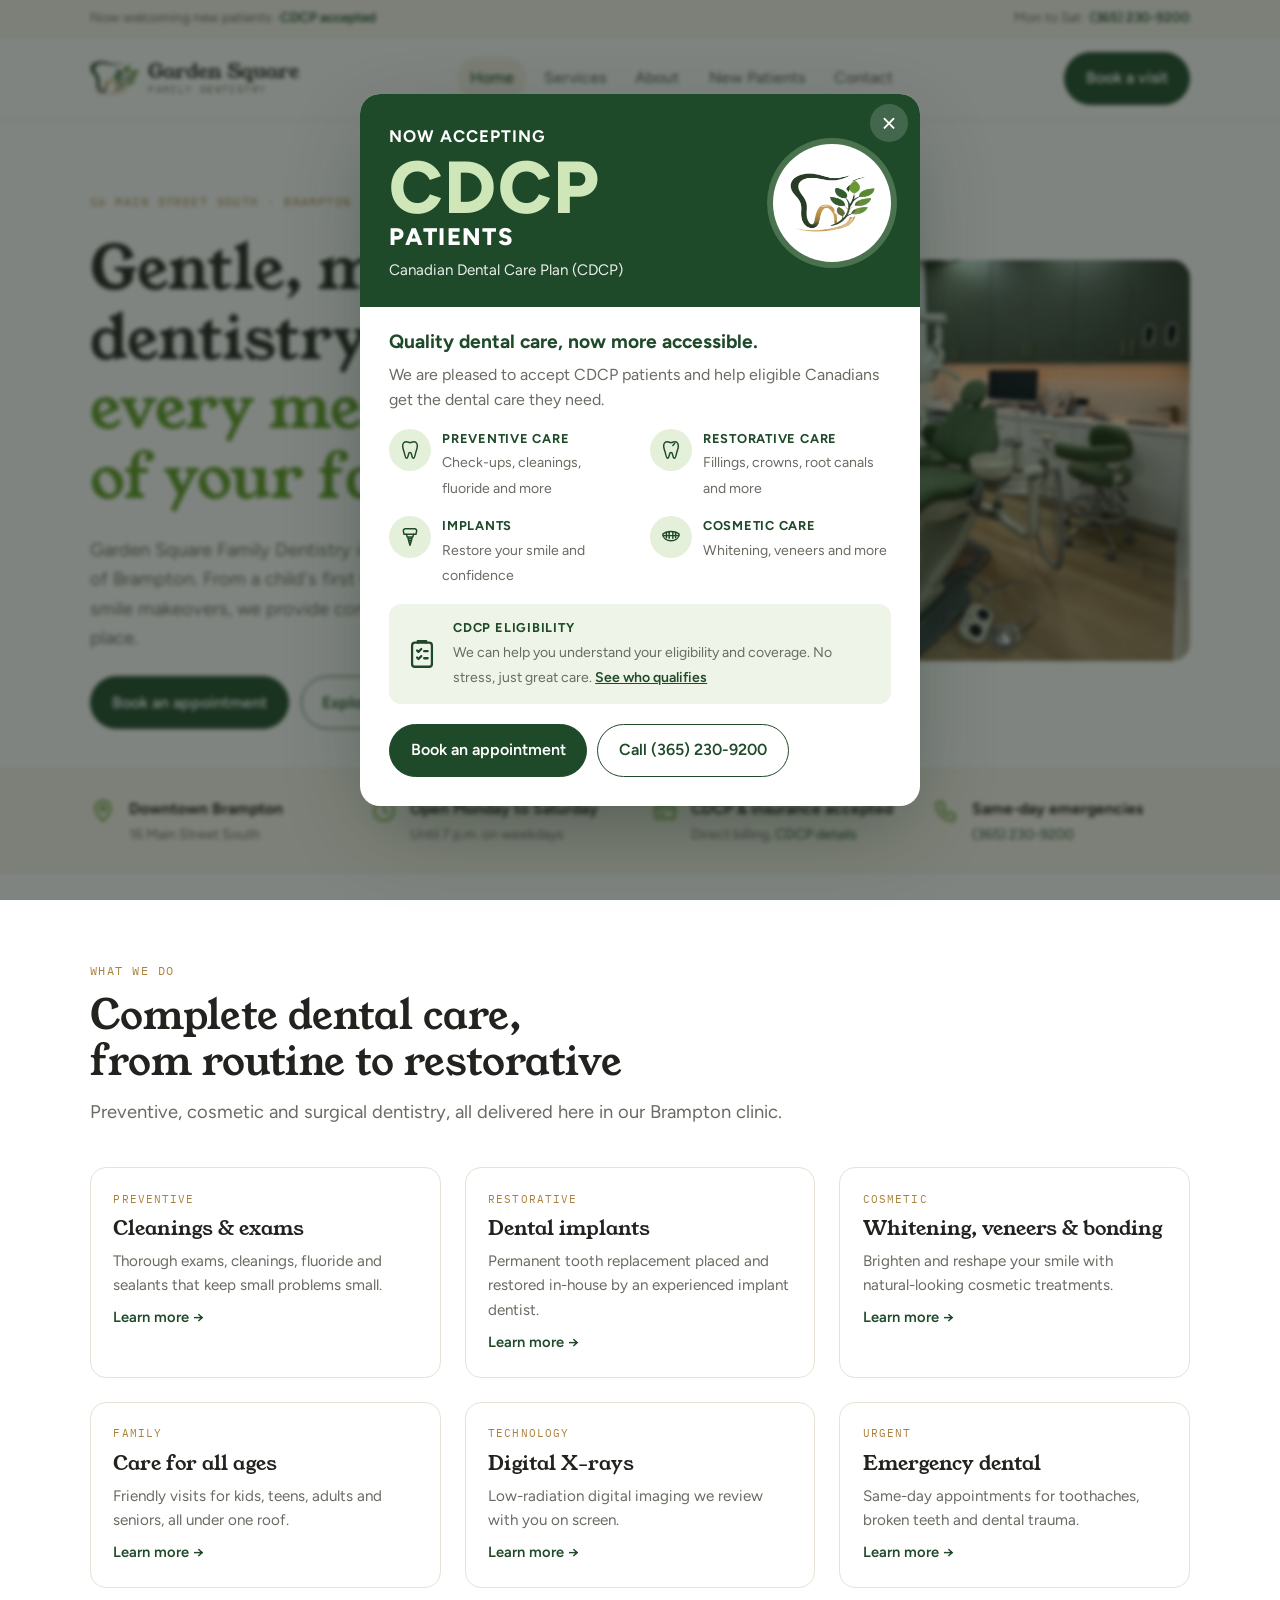
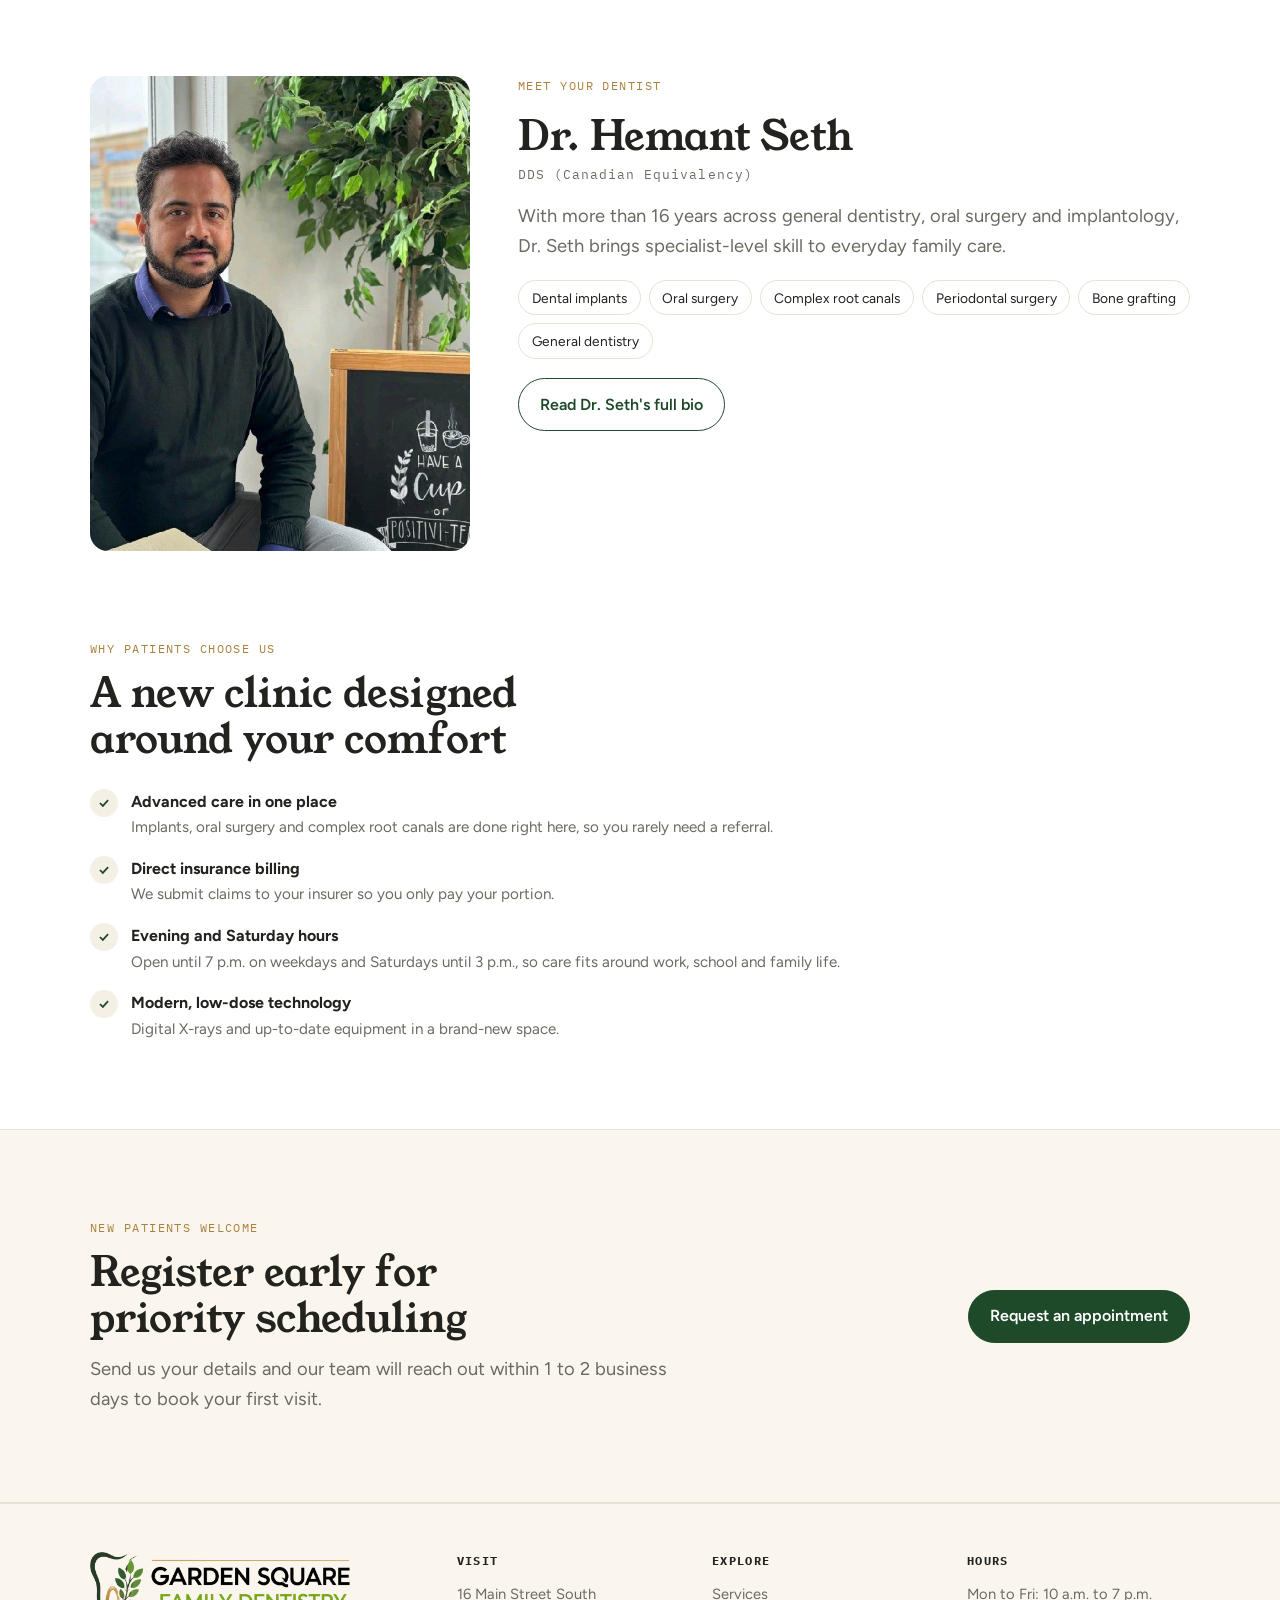
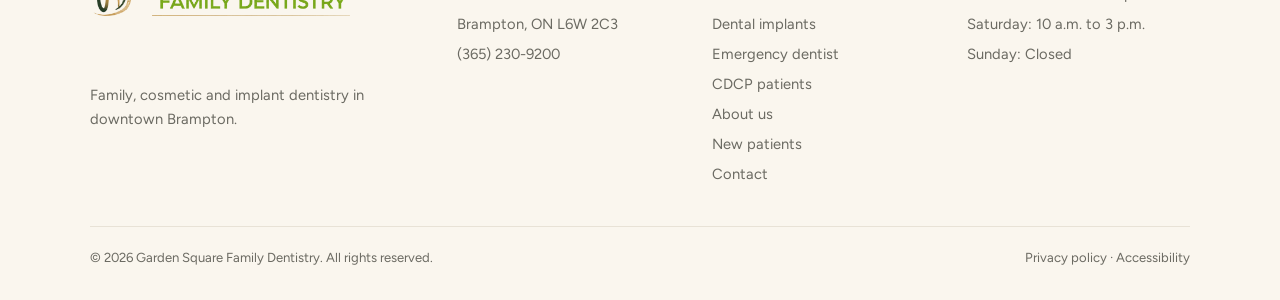
==== commit 71357b18: "Remove Invisalign mentions Co-Authored-By: Claude Opus 5.5 <noreply@anthropic.com> Claude-Session: h" ====
--- a/index.html
+++ b/index.html
@@ -314,7 +314,7 @@
       <li><span class="cdcp-ic"><svg viewBox="0 0 24 24"><path d="M8 3C5.5 3 4 5 4 7.6c0 2.6 1 4.3 1.7 7C6.4 17.3 7 21 8.2 21s1.7-2.2 2.2-4.4c.2-1.2.8-1.9 1.6-1.9s1.4.7 1.6 1.9c.5 2.2 1 4.4 2.2 4.4s1.8-3.7 2.5-6.4c.7-2.7 1.7-4.4 1.7-7C20 5 18.5 3 16 3c-1.7 0-2.6 1-4 1s-2.3-1-4-1z"/></svg></span><div><strong>Preventive care</strong><span>Check-ups, cleanings, fluoride and more</span></div></li>
       <li><span class="cdcp-ic"><svg viewBox="0 0 24 24"><path d="M8 3C5.5 3 4 5 4 7.6c0 2.6 1 4.3 1.7 7C6.4 17.3 7 21 8.2 21s1.7-2.2 2.2-4.4c.2-1.2.8-1.9 1.6-1.9s1.4.7 1.6 1.9c.5 2.2 1 4.4 2.2 4.4s1.8-3.7 2.5-6.4c.7-2.7 1.7-4.4 1.7-7C20 5 18.5 3 16 3c-1.7 0-2.6 1-4 1s-2.3-1-4-1z"/><path d="M14 7l2-2"/></svg></span><div><strong>Restorative care</strong><span>Fillings, crowns, root canals and more</span></div></li>
       <li><span class="cdcp-ic"><svg viewBox="0 0 24 24"><path d="M7 3h10c1.5 0 2.5 1.2 2.2 2.8L18.5 9H5.5l-.7-3.2C4.5 4.2 5.5 3 7 3z"/><path d="M8 9l1 3h6l1-3M9.5 12l.5 2h4l.5-2M10 14l.5 2h3l.5-2M10.5 16l1.5 5 1.5-5"/></svg></span><div><strong>Implants</strong><span>Restore your smile and confidence</span></div></li>
-      <li><span class="cdcp-ic"><svg viewBox="0 0 24 24"><path d="M3 9c2-2 5-3 9-3s7 1 9 3c-.5 4-4 7-9 7s-8.5-3-9-7z"/><path d="M7 7.2v5.6M10 6.5v6.8M14 6.5v6.8M17 7.2v5.6M3.5 10.5h17"/></svg></span><div><strong>Cosmetic &amp; orthodontic</strong><span>Invisalign, veneers and more</span></div></li>
+      <li><span class="cdcp-ic"><svg viewBox="0 0 24 24"><path d="M3 9c2-2 5-3 9-3s7 1 9 3c-.5 4-4 7-9 7s-8.5-3-9-7z"/><path d="M7 7.2v5.6M10 6.5v6.8M14 6.5v6.8M17 7.2v5.6M3.5 10.5h17"/></svg></span><div><strong>Cosmetic care</strong><span>Whitening, veneers and more</span></div></li>
     </ul>
     <div class="cdcp-elig">
       <svg viewBox="0 0 24 24" aria-hidden="true"><rect x="5" y="4" width="14" height="17" rx="2"/><path d="M9 4V3h6v1M8.5 9.5l1 1 2-2M8.5 14.5l1 1 2-2M13.5 10h2.5M13.5 15h2.5"/></svg>
